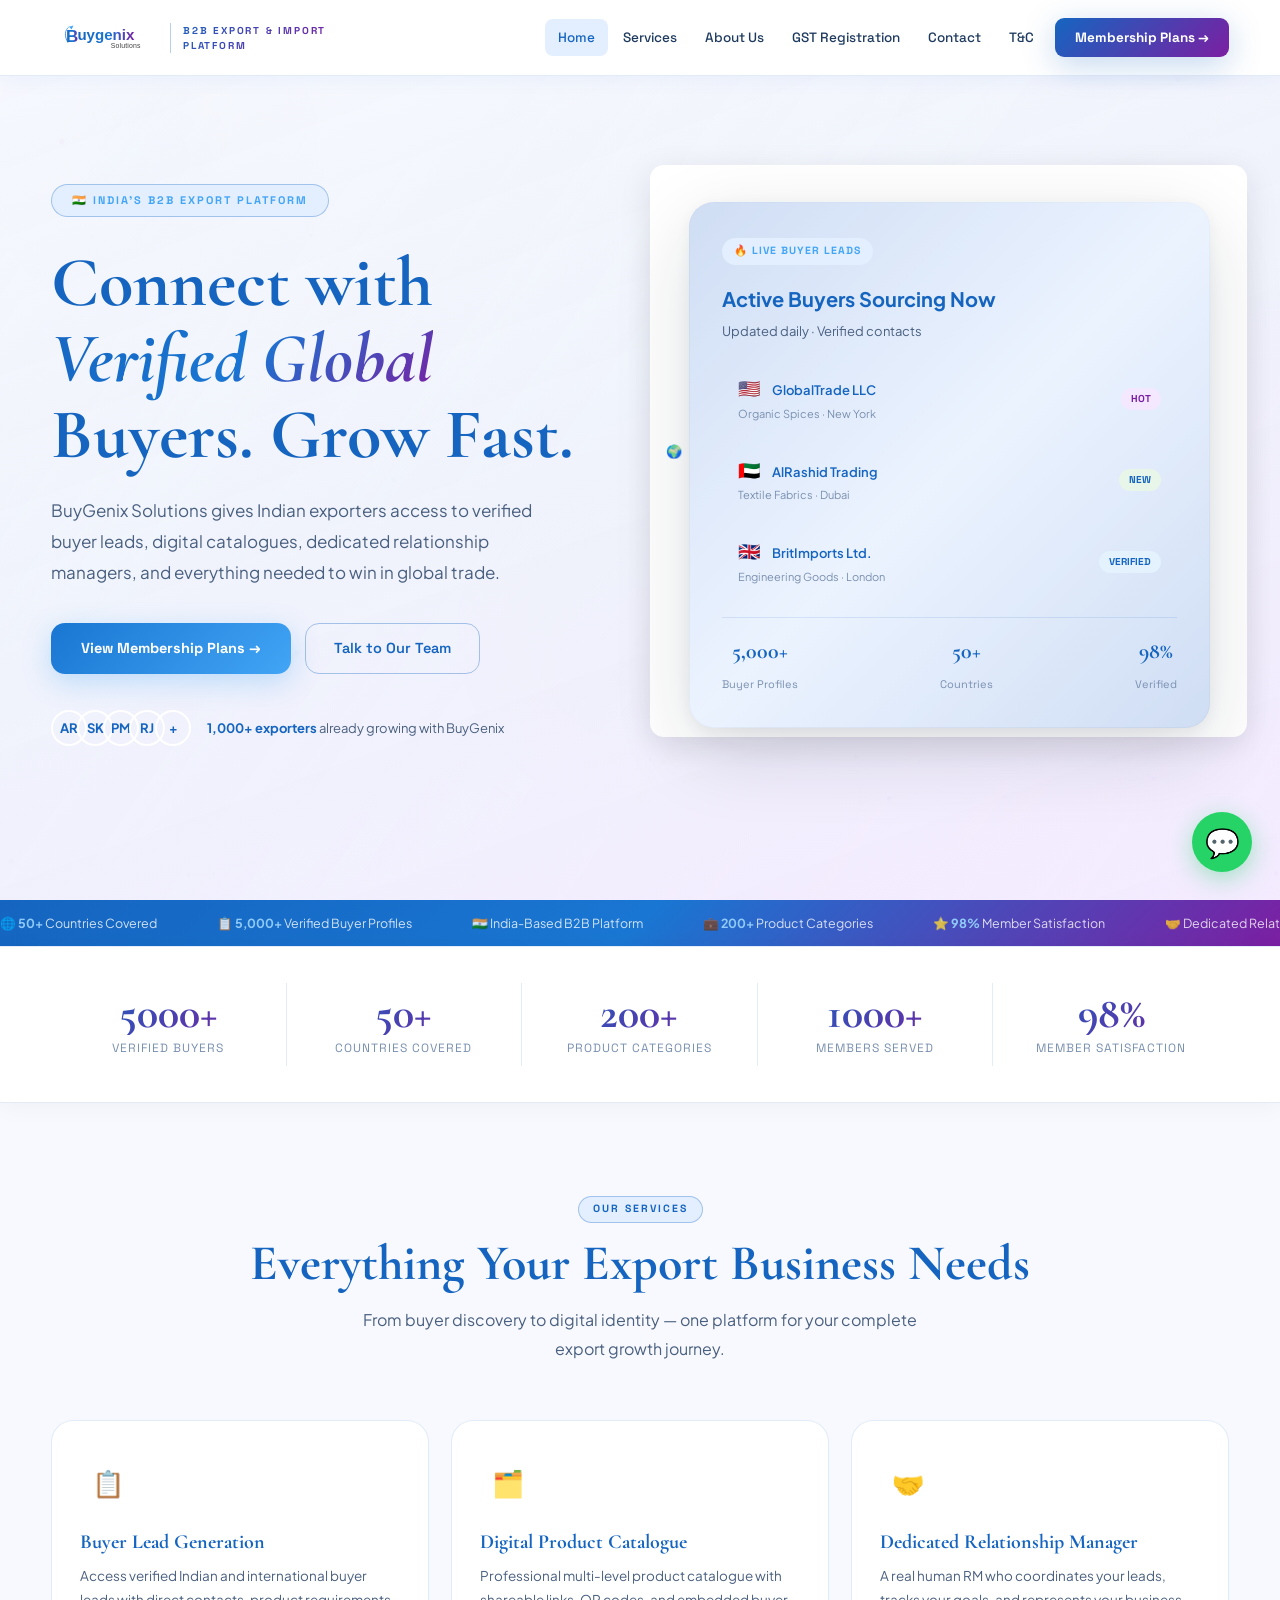
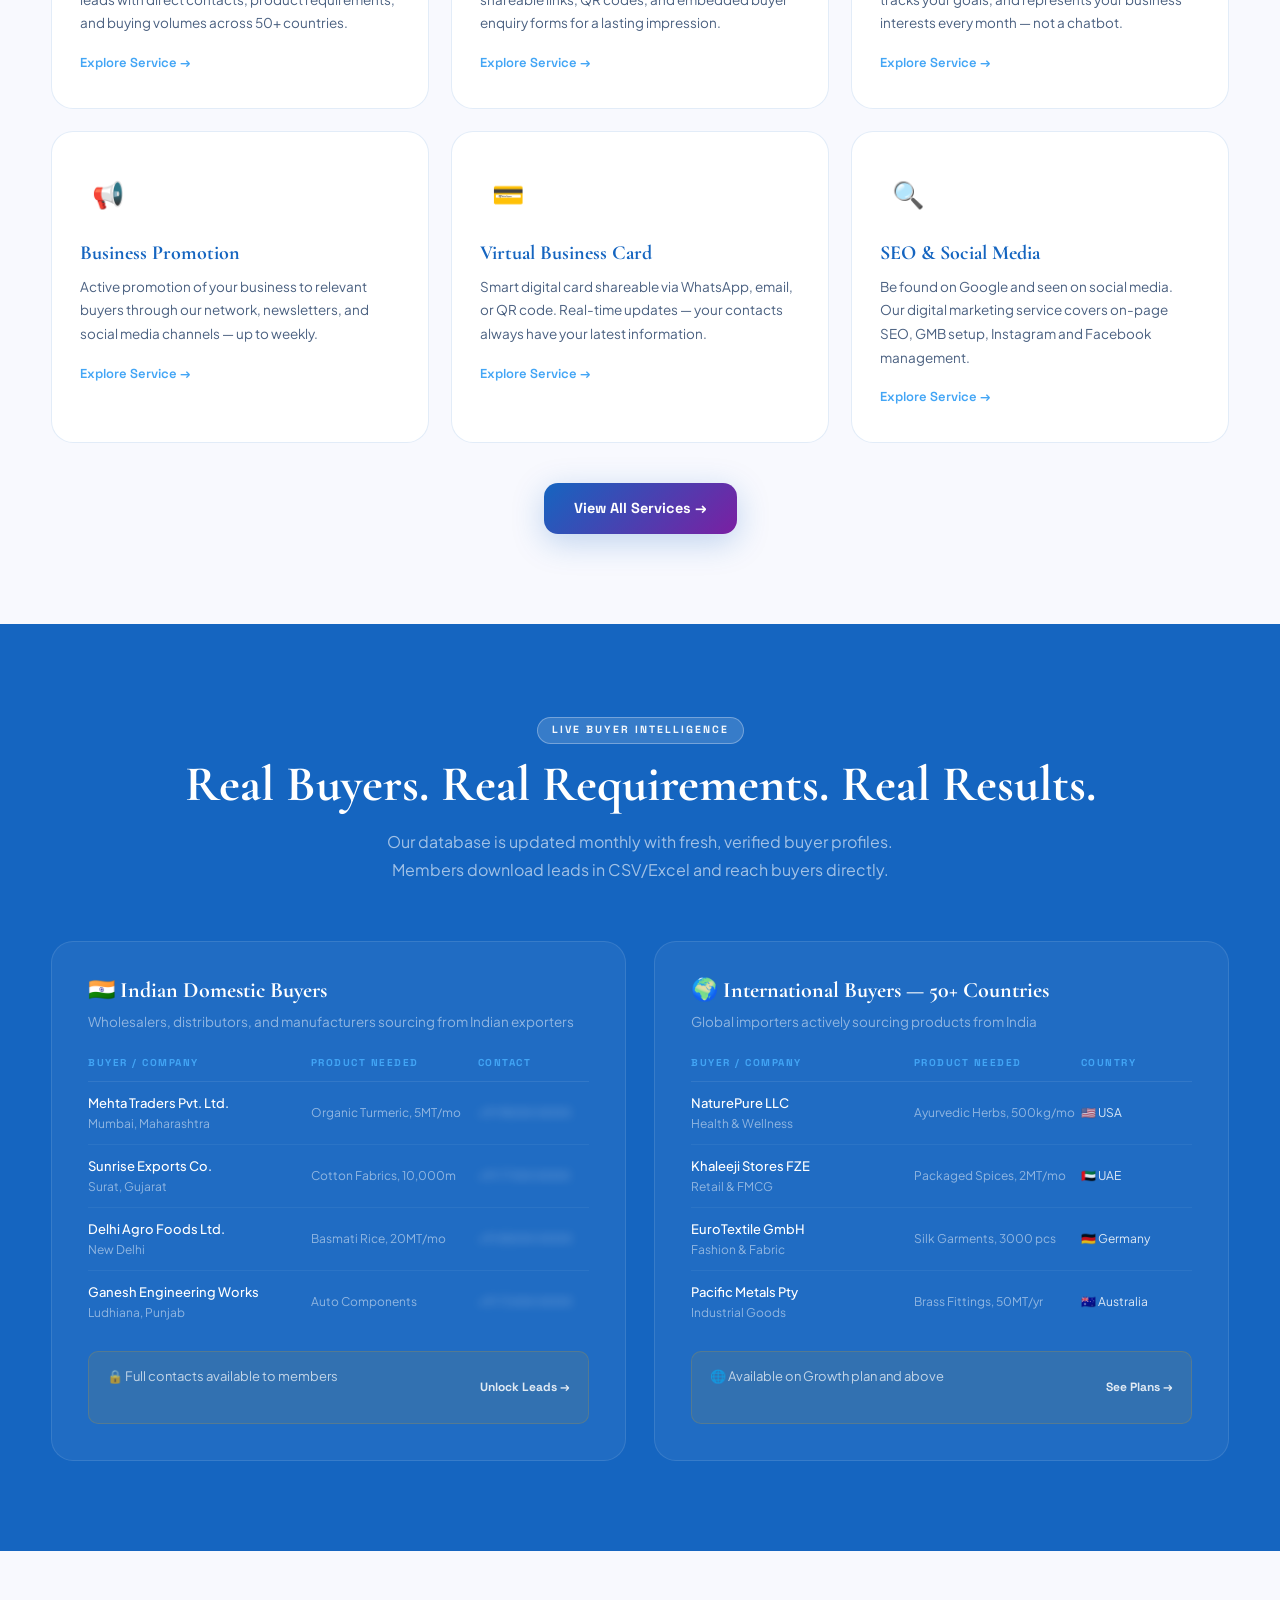
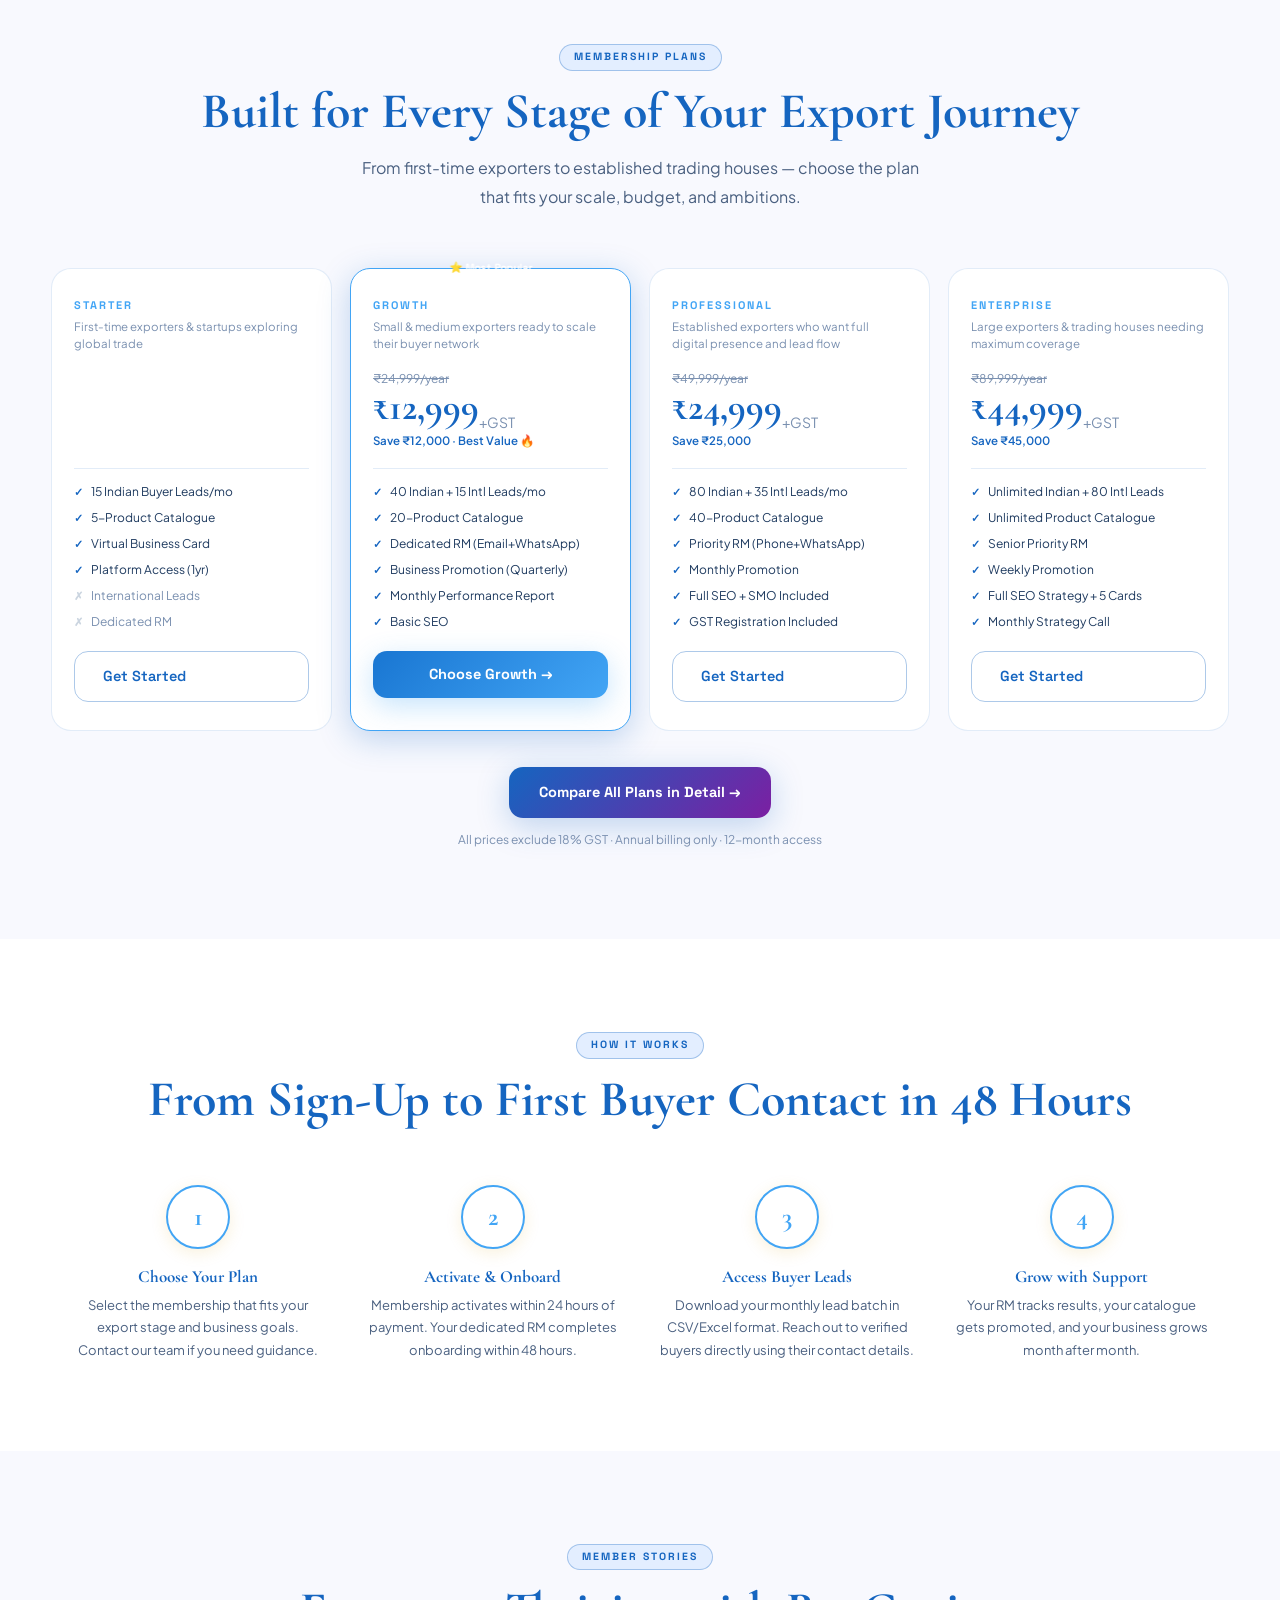
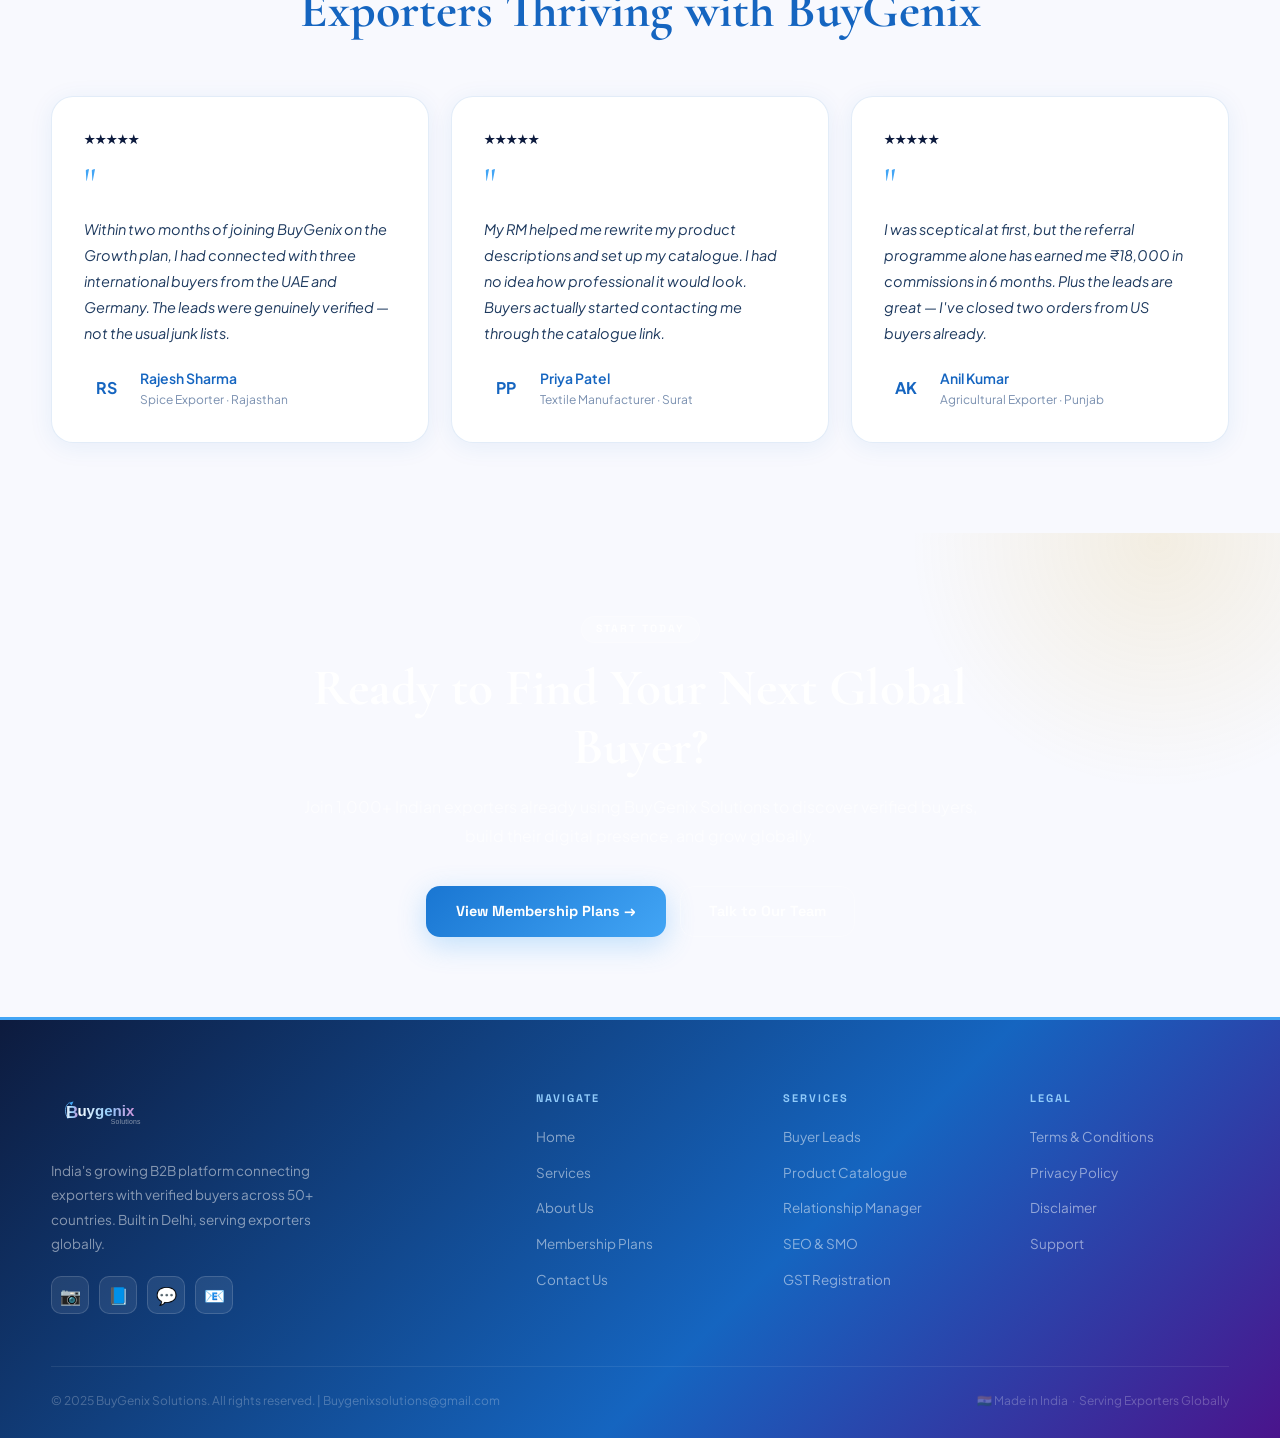
==== index.html @ 123ef962 "Add files via upload" ====
<!DOCTYPE html>
<html lang="en">
<head>
<meta charset="UTF-8">
<meta name="viewport" content="width=device-width, initial-scale=1.0">
<title>BuyGenix Solutions — India's Premier B2B Export-Import Platform</title>
<meta name="description" content="Connect with verified global buyers. Grow your export business with BuyGenix Solutions — buyer leads, digital catalogues, GST assistance and more.">
<link rel="preconnect" href="https://fonts.googleapis.com">
<link rel="preconnect" href="https://fonts.gstatic.com" crossorigin>
<link href="https://fonts.googleapis.com/css2?family=Cormorant+Garamond:ital,wght@0,400;0,500;0,600;0,700;1,400;1,600&family=Plus+Jakarta+Sans:wght@300;400;500;600;700&family=Space+Grotesk:wght@400;500;600;700&display=swap" rel="stylesheet">
<link rel="stylesheet" href="shared.css">
<style>
/* ── HERO ── */
.hero {
  position: relative; z-index: 10;
  min-height: 100vh;
  display: flex; align-items: center;
  padding: 110px 4% 80px;
}
.hero-inner { max-width: 1280px; margin: 0 auto; width: 100%; }
.hero-grid { display: grid; grid-template-columns: 1fr 1fr; gap: 60px; align-items: center; }
.hero-left {}
.hero-eyebrow {
  display: inline-flex; align-items: center; gap: 8px;
  background: linear-gradient(135deg, var(--sky-pale), var(--sky-pale));
  border: 1px solid var(--border-brand);
  color: var(--blue-sky);
  padding: 7px 20px;
  border-radius: 100px;
  font-size: 11px;
  font-weight: 700;
  letter-spacing: 2px;
  text-transform: uppercase;
  margin-bottom: 28px;
  font-family: 'Space Grotesk', sans-serif;
  animation: fadeUp 0.7s ease both;
}
.hero h1 {
  font-size: clamp(44px, 5.5vw, 78px);
  color: var(--blue-deep);
  margin-bottom: 22px;
  line-height: 1.08;
  animation: fadeUp 0.7s 0.1s ease both;
}
.hero h1 .accent { color: var(--blue-sky); font-style: italic; }
.hero h1 .line2 { display: block; }
.hero-sub {
  font-size: 17px;
  color: var(--text-mid);
  max-width: 520px;
  line-height: 1.8;
  margin-bottom: 36px;
  animation: fadeUp 0.7s 0.2s ease both;
}
.hero-btns {
  display: flex; gap: 14px; flex-wrap: wrap;
  animation: fadeUp 0.7s 0.3s ease both;
}
.hero-trust {
  display: flex; align-items: center; gap: 16px;
  margin-top: 36px;
  animation: fadeUp 0.7s 0.4s ease both;
}
.trust-avatars {
  display: flex;
}
.trust-avatars span {
  width: 36px; height: 36px;
  border-radius: 50%;
  border: 2px solid white;
  background: linear-gradient(135deg, var(--sky), var(--sky-mid));
  display: flex; align-items: center; justify-content: center;
  font-size: 13px;
  margin-left: -10px;
  font-weight: 700;
  color: var(--blue-deep);
}
.trust-avatars span:first-child { margin-left: 0; }
.trust-text { font-size: 13px; color: var(--text-mid); }
.trust-text strong { color: var(--blue-deep); }

/* Hero right — 3D floating card stack */
.hero-right {
  position: relative;
  animation: fadeUp 0.7s 0.2s ease both;
}
.hero-card-main {
  background: white;
  border-radius: 24px;
  padding: 32px;
  box-shadow: 0 24px 80px rgba(11,25,41,0.14), 0 4px 16px rgba(11,25,41,0.06);
  position: relative;
  transform-style: preserve-3d;
  animation: floatCard 6s ease-in-out infinite;
}
.hero-card-main::before {
  content: '';
  position: absolute; inset: -1px;
  border-radius: 25px;
  background: linear-gradient(135deg, var(--sky-mid), var(--sky-pale), var(--sky-mid));
  z-index: -1;
  opacity: 0.7;
}
@keyframes floatCard {
  0%, 100% { transform: translateY(0px) rotate(-1deg); }
  50% { transform: translateY(-12px) rotate(0.5deg); }
}
.hero-card-badge {
  display: inline-flex; align-items: center; gap: 6px;
  background: var(--sky-pale); color: var(--blue-sky);
  padding: 5px 12px; border-radius: 100px;
  font-size: 10.5px; font-weight: 700;
  letter-spacing: 1px; text-transform: uppercase;
  margin-bottom: 18px;
  font-family: 'Space Grotesk', sans-serif;
}
.hero-card-title {
  font-size: 20px; color: var(--blue-deep); font-weight: 700;
  margin-bottom: 6px;
}
.hero-card-sub { font-size: 13px; color: var(--text-mid); margin-bottom: 20px; }
.lead-row {
  display: flex; align-items: center; justify-content: space-between;
  background: var(--sky);
  border-radius: 10px;
  padding: 12px 16px;
  margin-bottom: 8px;
  font-size: 13px;
}
.lead-row-flag { font-size: 18px; margin-right: 10px; }
.lead-row-name { font-weight: 600; color: var(--blue-deep); }
.lead-row-cat { font-size: 11px; color: var(--text-light); }
.lead-row-badge {
  font-size: 10px; font-weight: 700;
  padding: 3px 10px; border-radius: 100px;
  font-family: 'Space Grotesk', sans-serif;
}
.badge-new { background: #E8F5E9; color: var(--blue-deep); }
.badge-hot { background: var(--purple-pale); color: var(--purple); }
.badge-verify { background: #E3F2FD; color: #1565C0; }
.hero-card-footer {
  display: flex; justify-content: space-between; align-items: center;
  margin-top: 18px; padding-top: 16px;
  border-top: 1px solid var(--border-soft);
}
.hero-card-stat { text-align: center; }
.hero-card-stat strong { display: block; font-size: 22px; color: var(--blue-deep); font-family: 'Cormorant Garamond', serif; }
.hero-card-stat span { font-size: 11px; color: var(--text-light); font-family: 'Space Grotesk', sans-serif; }

.hero-float-pill {
  position: absolute;
  background: white;
  border-radius: 14px;
  padding: 12px 16px;
  box-shadow: 0 8px 32px rgba(11,25,41,0.1);
  font-size: 13px;
  font-weight: 600;
  color: var(--blue-deep);
  white-space: nowrap;
  display: flex; align-items: center; gap: 8px;
  animation: floatPill 4s ease-in-out infinite;
}
.hero-float-pill:nth-child(2) { animation-delay: 1s; top: -18px; right: -18px; }
.hero-float-pill:nth-child(3) { animation-delay: 2s; bottom: 30px; left: -24px; }
@keyframes floatPill {
  0%, 100% { transform: translateY(0); }
  50% { transform: translateY(-6px); }
}

/* ── STATS BAR ── */
.stats-strip {
  position: relative; z-index: 10;
  background: white;
  border-top: 1px solid var(--border-soft);
  border-bottom: 1px solid var(--border-soft);
  padding: 36px 4%;
  box-shadow: 0 4px 24px rgba(11,25,41,0.04);
}
.stats-inner {
  max-width: 1200px; margin: 0 auto;
  display: grid; grid-template-columns: repeat(5, 1fr);
  gap: 0;
}
.stat-item {
  text-align: center;
  padding: 8px 20px;
  border-right: 1px solid var(--border-soft);
}
.stat-item:last-child { border-right: none; }
.stat-item .counter-val { font-size: 44px; }

/* ── SERVICES SECTION ── */
.section {
  position: relative; z-index: 10;
  padding: 90px 4%;
}
.section-inner { max-width: 1200px; margin: 0 auto; }
.section-head { text-align: center; margin-bottom: 56px; }
.section-head h2 { font-size: clamp(32px, 4vw, 50px); color: var(--blue-deep); margin-bottom: 14px; }
.section-head p { font-size: 16px; color: var(--text-mid); max-width: 560px; margin: 0 auto; line-height: 1.8; }

.services-grid {
  display: grid;
  grid-template-columns: repeat(3, 1fr);
  gap: 22px;
}
.svc-card {
  background: white;
  border: 1px solid var(--border-soft);
  border-radius: var(--radius-lg);
  padding: 34px 28px;
  transition: all 0.35s;
  position: relative; overflow: hidden;
  cursor: pointer;
}
.svc-card::after {
  content: '';
  position: absolute; bottom: 0; left: 0; right: 0; height: 3px;
  background: linear-gradient(90deg, var(--blue-sky), var(--gold-bright));
  transform: scaleX(0);
  transform-origin: left;
  transition: transform 0.35s;
}
.svc-card:hover {
  transform: translateY(-6px);
  box-shadow: var(--shadow-lg);
  border-color: var(--border-brand);
}
.svc-card:hover::after { transform: scaleX(1); }
.svc-icon {
  width: 56px; height: 56px;
  border-radius: 16px;
  background: var(--sky);
  display: flex; align-items: center; justify-content: center;
  font-size: 26px; margin-bottom: 20px;
  transition: background 0.3s;
}
.svc-card:hover .svc-icon { background: var(--sky-pale); }
.svc-card h3 { font-size: 20px; color: var(--blue-deep); margin-bottom: 10px; }
.svc-card p { font-size: 13.5px; color: var(--text-mid); line-height: 1.75; }
.svc-link {
  display: inline-flex; align-items: center; gap: 6px;
  margin-top: 18px; font-size: 13px; font-weight: 600;
  color: var(--blue-sky); font-family: 'Space Grotesk', sans-serif;
  transition: gap 0.2s;
}
.svc-card:hover .svc-link { gap: 10px; }

/* ── LEADS PREVIEW ── */
.leads-section { background: var(--blue-deep); }
.leads-section .section-head h2 { color: white; }
.leads-section .section-head p { color: rgba(255,255,255,0.6); }
.leads-grid { display: grid; grid-template-columns: 1fr 1fr; gap: 28px; margin-top: 0; }
.lead-showcase {
  background: rgba(255,255,255,0.05);
  border: 1px solid rgba(255,255,255,0.1);
  border-radius: var(--radius-lg);
  padding: 36px;
  position: relative; overflow: hidden;
}
.lead-showcase::before {
  content: '';
  position: absolute; top: 0; left: 0; right: 0; height: 3px;
  background: linear-gradient(90deg, var(--blue-sky), var(--gold-bright));
}
.lead-showcase h3 { font-size: 22px; color: white; margin-bottom: 8px; }
.lead-showcase p { font-size: 13.5px; color: rgba(255,255,255,0.5); margin-bottom: 22px; }
.lead-table { width: 100%; }
.lead-table-head {
  display: grid; grid-template-columns: 2fr 1.5fr 1fr;
  font-size: 10px; font-weight: 700;
  color: var(--blue-sky); letter-spacing: 1.5px;
  text-transform: uppercase; padding: 0 0 10px;
  border-bottom: 1px solid rgba(255,255,255,0.08);
  font-family: 'Space Grotesk', sans-serif;
}
.lead-row-grid {
  display: grid; grid-template-columns: 2fr 1.5fr 1fr;
  padding: 11px 0;
  border-bottom: 1px solid rgba(255,255,255,0.05);
  font-size: 13px;
  align-items: center;
}
.lead-row-grid:last-child { border: none; }
.lr-name { color: white; font-weight: 500; }
.lr-prod { color: rgba(255,255,255,0.5); font-size: 12px; }
.lr-blurred { filter: blur(5px); color: rgba(255,255,255,0.4); user-select: none; font-size: 12px; }
.lead-cta-strip {
  background: rgba(212,160,23,0.1);
  border: 1px solid rgba(212,160,23,0.2);
  border-radius: 10px;
  padding: 14px 18px;
  margin-top: 18px;
  display: flex; align-items: center; justify-content: space-between;
}
.lead-cta-strip p { font-size: 13px; color: rgba(255,255,255,0.7); }
.lead-cta-strip a {
  font-size: 12px; font-weight: 700; color: rgba(255,255,255,0.85);
  font-family: 'Space Grotesk', sans-serif;
  white-space: nowrap;
}

/* ── MEMBERSHIP PREVIEW ── */
.membership-light { background: var(--cream); }
.plans-preview-grid {
  display: grid;
  grid-template-columns: repeat(4, 1fr);
  gap: 18px;
  margin-top: 0;
}
.plan-card {
  background: white;
  border: 1.5px solid var(--border-soft);
  border-radius: 20px;
  padding: 28px 22px;
  position: relative;
  transition: all 0.3s;
}
.plan-card:hover { transform: translateY(-6px); box-shadow: var(--shadow-mid); }
.plan-card.featured {
  border-color: var(--blue-sky);
  box-shadow: var(--shadow-brand);
}
.plan-star {
  position: absolute; top: -13px; left: 50%;
  transform: translateX(-50%);
  background: linear-gradient(135deg, var(--blue-sky), var(--gold-bright));
  color: white;
  padding: 4px 20px; border-radius: 100px;
  font-size: 10.5px; font-weight: 700;
  white-space: nowrap;
  font-family: 'Space Grotesk', sans-serif;
}
.plan-tier {
  font-size: 11px; font-weight: 700; letter-spacing: 2px;
  text-transform: uppercase; color: var(--blue-sky);
  font-family: 'Space Grotesk', sans-serif;
  margin-bottom: 4px;
}
.plan-desc { font-size: 11.5px; color: var(--text-light); margin-bottom: 16px; line-height: 1.5; }
.plan-price-wrap { margin-bottom: 18px; }
.plan-orig { font-size: 12px; color: var(--text-light); text-decoration: line-through; }
.plan-price { font-size: 38px; color: var(--blue-deep); font-family: 'Cormorant Garamond', serif; font-weight: 700; line-height: 1; }
.plan-price sub { font-size: 14px; color: var(--text-light); font-family: 'Plus Jakarta Sans', sans-serif; font-weight: 400; }
.plan-save { font-size: 11.5px; color: var(--blue-deep); font-weight: 600; margin-top: 3px; }
.plan-divider { height: 1px; background: var(--border-soft); margin: 14px 0; }
.plan-features { list-style: none; display: flex; flex-direction: column; gap: 8px; margin-bottom: 20px; }
.plan-features li {
  font-size: 12px; color: var(--text-body);
  display: flex; align-items: flex-start; gap: 8px; line-height: 1.5;
}
.pf-yes { color: var(--blue-deep); font-size: 11px; margin-top: 1px; flex-shrink: 0; font-weight: 700; }
.pf-no { color: #CBD5E0; font-size: 11px; margin-top: 1px; flex-shrink: 0; font-weight: 700; }
.pf-dim { color: var(--text-light); }
.plan-btn-wrap { width: 100%; }
.plan-card .btn-primary, .plan-card .btn-gold { width: 100%; justify-content: center; padding: 12px 20px; }

/* ── PROCESS SECTION ── */
.process-section { background: white; }
.process-steps {
  display: grid; grid-template-columns: repeat(4, 1fr); gap: 0;
  position: relative; margin-top: 0;
}
.process-steps::before {
  content: '';
  position: absolute; top: 32px; left: calc(12.5% + 16px); right: calc(12.5% + 16px);
  height: 2px;
  background: linear-gradient(90deg, var(--blue-sky), var(--gold-bright), var(--blue-sky));
  z-index: 0;
}
.process-step { text-align: center; padding: 0 20px; position: relative; z-index:10; }
.step-num {
  width: 64px; height: 64px;
  border-radius: 50%;
  background: white;
  border: 2px solid var(--blue-sky);
  display: flex; align-items: center; justify-content: center;
  font-family: 'Cormorant Garamond', serif;
  font-size: 26px; font-weight: 700;
  color: var(--blue-sky);
  margin: 0 auto 18px;
  box-shadow: 0 4px 16px rgba(212,160,23,0.15);
}
.process-step h4 { font-size: 17px; color: var(--blue-deep); margin-bottom: 8px; }
.process-step p { font-size: 13px; color: var(--text-mid); line-height: 1.7; }

/* ── TESTIMONIALS ── */
.testimonials-section { background: var(--sky); }
.testimonials-grid { display: grid; grid-template-columns: repeat(3, 1fr); gap: 22px; }
.testi-card {
  background: white; border-radius: var(--radius-lg);
  padding: 32px; box-shadow: var(--shadow-soft);
  border: 1px solid var(--border-soft);
  position: relative;
}
.testi-quote {
  font-size: 42px; line-height: 1; color: var(--blue-sky);
  font-family: 'Cormorant Garamond', serif;
  margin-bottom: 12px;
}
.testi-text { font-size: 14.5px; color: var(--text-body); line-height: 1.8; margin-bottom: 20px; font-style: italic; }
.testi-author { display: flex; align-items: center; gap: 12px; }
.testi-avatar {
  width: 44px; height: 44px; border-radius: 50%;
  background: linear-gradient(135deg, var(--sky), var(--sky-mid));
  display: flex; align-items: center; justify-content: center;
  font-weight: 700; font-size: 16px; color: var(--blue-deep);
  flex-shrink: 0;
}
.testi-name { font-size: 14px; font-weight: 600; color: var(--blue-deep); }
.testi-role { font-size: 12px; color: var(--text-light); }
.testi-stars { color: var(--gold-bright); font-size: 13px; margin-bottom: 12px; }

/* ── WHY CHOOSE US ── */
.why-section {}
.why-grid { display: grid; grid-template-columns: 1fr 1fr; gap: 48px; align-items: center; }
.why-image-block { position: relative; }
.why-img-main {
  border-radius: var(--radius-xl);
  overflow: hidden;
  box-shadow: var(--shadow-lg);
}
.why-img-main img { width: 100%; height: 380px; object-fit: cover; display: block; }
.why-float-stat {
  position: absolute; bottom: -18px; right: -18px;
  background: white; border-radius: 18px;
  padding: 18px 22px;
  box-shadow: var(--shadow-mid);
  text-align: center;
}
.why-features { display: flex; flex-direction: column; gap: 20px; }
.why-feat-item {
  display: flex; gap: 16px; align-items: flex-start;
  padding: 18px; border-radius: var(--radius);
  border: 1px solid var(--border-soft);
  background: white;
  transition: all 0.3s;
}
.why-feat-item:hover { border-color: var(--border-brand); box-shadow: var(--shadow-soft); }
.why-feat-icon {
  width: 44px; height: 44px; border-radius: 12px;
  background: var(--sky-pale); display: flex; align-items: center; justify-content: center;
  font-size: 20px; flex-shrink: 0;
}
.why-feat-item h4 { font-size: 15px; color: var(--blue-deep); margin-bottom: 4px; }
.why-feat-item p { font-size: 13px; color: var(--text-mid); line-height: 1.7; }

/* ── CTA BANNER ── */
.cta-banner {
  position: relative; z-index: 10;
  background: linear-gradient(135deg, var(--blue-deep), var(--blue-mid), var(--slate));
  padding: 80px 4%;
  overflow: hidden;
}
.cta-banner::before {
  content: '';
  position: absolute; top: -50%; right: -10%;
  width: 500px; height: 500px; border-radius: 50%;
  background: radial-gradient(circle, rgba(212,160,23,0.12), transparent 70%);
  pointer-events: none;
}
.cta-inner {
  max-width: 700px; margin: 0 auto; text-align: center;
  position: relative; z-index:10;
}
.cta-inner h2 { font-size: clamp(32px, 4vw, 52px); color: white; margin-bottom: 16px; }
.cta-inner p { font-size: 16px; color: rgba(255,255,255,0.65); margin-bottom: 36px; line-height: 1.8; }
.cta-btns { display: flex; gap: 14px; justify-content: center; flex-wrap: wrap; }

@keyframes fadeUp {
  from { opacity: 0; transform: translateY(20px); }
  to { opacity: 1; transform: translateY(0); }
}

@media (max-width: 1024px) {
  .hero-grid, .why-grid { grid-template-columns: 1fr; }
  .hero-right { display: none; }
  .services-grid { grid-template-columns: 1fr 1fr; }
  .plans-preview-grid { grid-template-columns: 1fr 1fr; }
  .leads-grid { grid-template-columns: 1fr; }
  .process-steps { grid-template-columns: 1fr 1fr; }
  .process-steps::before { display: none; }
  .stats-inner { grid-template-columns: repeat(3, 1fr); }
}
@media (max-width: 768px) {
  .services-grid { grid-template-columns: 1fr; }
  .plans-preview-grid { grid-template-columns: 1fr; }
  .testimonials-grid { grid-template-columns: 1fr; }
  .stats-inner { grid-template-columns: repeat(2, 1fr); }
  .process-steps { grid-template-columns: 1fr; }
  .stat-item { border-right: none; border-bottom: 1px solid var(--border-soft); }
}
</style>
</head>
<body>

<canvas id="bg-canvas"></canvas>
<div class="page-overlay"></div>

<!-- WhatsApp Float -->
<a href="https://wa.me/917XXXXXXXXX" class="wa-float" title="Chat on WhatsApp">💬</a>

<!-- Navigation -->
<nav>
  <div class="logo">
    <div class="logo-svg-wrap"></div>
    <span class="logo-tagline">B2B Export &amp; Import<br>Platform</span>
  </div>
  <div class="nav-links">
    <a href="index.html" class="active">Home</a>
    <a href="services.html">Services</a>
    <a href="about.html">About Us</a>
    <a href="gst.html">GST Registration</a>
    <a href="contact.html">Contact</a>
    <a href="terms.html">T&amp;C</a>
    <a href="membership.html" class="nav-cta">Membership Plans →</a>
  </div>
  <div class="nav-burger">
    <span></span><span></span><span></span>
  </div>
</nav>

<div class="mobile-nav-overlay">
  <a href="index.html">Home</a>
  <a href="services.html">Services</a>
  <a href="about.html">About Us</a>
  <a href="gst.html">GST Registration</a>
  <a href="contact.html">Contact</a>
  <a href="terms.html">T&amp;C</a>
  <a href="membership.html" class="nav-cta">Membership Plans →</a>
</div>

<!-- HERO -->
<section class="hero">
  <div class="hero-inner">
    <div class="hero-grid">
      <div class="hero-left">
        <div class="hero-eyebrow">🇮🇳 India's B2B Export Platform</div>
        <h1>
          Connect with<br>
          <span class="accent" style="background:linear-gradient(135deg,#1565C0,#7B1FA2);-webkit-background-clip:text;-webkit-text-fill-color:transparent;background-clip:text;;background:linear-gradient(135deg,#1565C0,#1976D2,#7B1FA2);-webkit-background-clip:text;-webkit-text-fill-color:transparent;background-clip:text;">Verified Global</span>
          <span class="line2">Buyers. Grow Fast.</span>
        </h1>
        <p class="hero-sub">BuyGenix Solutions gives Indian exporters access to verified buyer leads, digital catalogues, dedicated relationship managers, and everything needed to win in global trade.</p>
        <div class="hero-btns">
          <a href="membership.html" class="btn-gold">View Membership Plans →</a>
          <a href="contact.html" class="btn-outline">Talk to Our Team</a>
        </div>
        <div class="hero-trust">
          <div class="trust-avatars">
            <span>AR</span><span>SK</span><span>PM</span><span>RJ</span><span>+</span>
          </div>
          <p class="trust-text"><strong>1,000+ exporters</strong> already growing with BuyGenix</p>
        </div>
      </div>
      <div class="hero-right">
        <div style="position:relative;padding:20px;">
          <!-- Float pills -->
          <div class="hero-float-pill" style="position:absolute;top:-10px;right:0px;">
            ✅ <span>Lead Verified</span>
          </div>
          <div class="hero-float-pill" style="position:absolute;bottom:10px;left:-20px;">
            🌍 <span>50+ Countries</span>
          </div>
          <!-- Main card -->
          <div class="hero-card-main tilt-card">
            <div class="hero-card-badge">🔥 Live Buyer Leads</div>
            <div class="hero-card-title">Active Buyers Sourcing Now</div>
            <div class="hero-card-sub">Updated daily · Verified contacts</div>
            <div class="lead-row">
              <span>
                <span class="lead-row-flag">🇺🇸</span>
                <span class="lead-row-name">GlobalTrade LLC</span><br>
                <span class="lead-row-cat">Organic Spices · New York</span>
              </span>
              <span class="lead-row-badge badge-hot">HOT</span>
            </div>
            <div class="lead-row">
              <span>
                <span class="lead-row-flag">🇦🇪</span>
                <span class="lead-row-name">AlRashid Trading</span><br>
                <span class="lead-row-cat">Textile Fabrics · Dubai</span>
              </span>
              <span class="lead-row-badge badge-new">NEW</span>
            </div>
            <div class="lead-row">
              <span>
                <span class="lead-row-flag">🇬🇧</span>
                <span class="lead-row-name">BritImports Ltd.</span><br>
                <span class="lead-row-cat">Engineering Goods · London</span>
              </span>
              <span class="lead-row-badge badge-verify">VERIFIED</span>
            </div>
            <div class="hero-card-footer">
              <div class="hero-card-stat">
                <strong>5,000+</strong>
                <span>Buyer Profiles</span>
              </div>
              <div class="hero-card-stat">
                <strong>50+</strong>
                <span>Countries</span>
              </div>
              <div class="hero-card-stat">
                <strong>98%</strong>
                <span>Verified</span>
              </div>
            </div>
          </div>
        </div>
      </div>
    </div>
  </div>
</section>

<!-- TICKER -->
<div class="ticker-wrap" style="position:relative;z-index:10;">
  <div class="ticker-track">
    <span>🌐 <strong>50+</strong> Countries Covered</span>
    <span>📋 <strong>5,000+</strong> Verified Buyer Profiles</span>
    <span>🇮🇳 India-Based B2B Platform</span>
    <span>💼 <strong>200+</strong> Product Categories</span>
    <span>⭐ <strong>98%</strong> Member Satisfaction</span>
    <span>🤝 Dedicated Relationship Manager</span>
    <span>🔒 GST Registration Assistance</span>
    <span>📊 Monthly Performance Reports</span>
    <span>💳 Virtual Business Card Included</span>
    <span>📢 Active Business Promotion</span>
    <span>💰 3-Level Referral Programme</span>
    <span>🌐 <strong>50+</strong> Countries Covered</span>
    <span>📋 <strong>5,000+</strong> Verified Buyer Profiles</span>
    <span>🇮🇳 India-Based B2B Platform</span>
    <span>💼 <strong>200+</strong> Product Categories</span>
    <span>⭐ <strong>98%</strong> Member Satisfaction</span>
    <span>🤝 Dedicated Relationship Manager</span>
    <span>🔒 GST Registration Assistance</span>
  </div>
</div>

<!-- STATS STRIP -->
<div class="stats-strip" style="position:relative;z-index:10;">
  <div class="stats-inner">
    <div class="stat-item reveal">
      <div class="counter-val" data-count="5000" data-suffix="+">0</div>
      <div class="counter-label">Verified Buyers</div>
    </div>
    <div class="stat-item reveal">
      <div class="counter-val" data-count="50" data-suffix="+">0</div>
      <div class="counter-label">Countries Covered</div>
    </div>
    <div class="stat-item reveal">
      <div class="counter-val" data-count="200" data-suffix="+">0</div>
      <div class="counter-label">Product Categories</div>
    </div>
    <div class="stat-item reveal">
      <div class="counter-val" data-count="1000" data-suffix="+">0</div>
      <div class="counter-label">Members Served</div>
    </div>
    <div class="stat-item reveal">
      <div class="counter-val" data-count="98" data-suffix="%">0</div>
      <div class="counter-label">Member Satisfaction</div>
    </div>
  </div>
</div>

<!-- SERVICES -->
<section style="position:relative;z-index:10;" class="section">
  <div class="section-inner">
    <div class="section-head">
      <div class="section-label reveal">Our Services</div>
      <h2 class="reveal">Everything Your Export Business Needs</h2>
      <p class="reveal">From buyer discovery to digital identity — one platform for your complete export growth journey.</p>
    </div>
    <div class="services-grid">
      <a href="services.html#leads" class="svc-card tilt-card reveal">
        <div class="svc-icon">📋</div>
        <h3>Buyer Lead Generation</h3>
        <p>Access verified Indian and international buyer leads with direct contacts, product requirements, and buying volumes across 50+ countries.</p>
        <span class="svc-link">Explore Service →</span>
      </a>
      <a href="services.html#catalogue" class="svc-card tilt-card reveal">
        <div class="svc-icon">🗂️</div>
        <h3>Digital Product Catalogue</h3>
        <p>Professional multi-level product catalogue with shareable links, QR codes, and embedded buyer enquiry forms for a lasting impression.</p>
        <span class="svc-link">Explore Service →</span>
      </a>
      <a href="services.html#rm" class="svc-card tilt-card reveal">
        <div class="svc-icon">🤝</div>
        <h3>Dedicated Relationship Manager</h3>
        <p>A real human RM who coordinates your leads, tracks your goals, and represents your business interests every month — not a chatbot.</p>
        <span class="svc-link">Explore Service →</span>
      </a>
      <a href="services.html#promotion" class="svc-card tilt-card reveal">
        <div class="svc-icon">📢</div>
        <h3>Business Promotion</h3>
        <p>Active promotion of your business to relevant buyers through our network, newsletters, and social media channels — up to weekly.</p>
        <span class="svc-link">Explore Service →</span>
      </a>
      <a href="services.html#bizcard" class="svc-card tilt-card reveal">
        <div class="svc-icon">💳</div>
        <h3>Virtual Business Card</h3>
        <p>Smart digital card shareable via WhatsApp, email, or QR code. Real-time updates — your contacts always have your latest information.</p>
        <span class="svc-link">Explore Service →</span>
      </a>
      <a href="services.html#seo" class="svc-card tilt-card reveal">
        <div class="svc-icon">🔍</div>
        <h3>SEO &amp; Social Media</h3>
        <p>Be found on Google and seen on social media. Our digital marketing service covers on-page SEO, GMB setup, Instagram and Facebook management.</p>
        <span class="svc-link">Explore Service →</span>
      </a>
    </div>
    <div style="text-align:center;margin-top:40px;" class="reveal">
      <a href="services.html" class="btn-primary">View All Services →</a>
    </div>
  </div>
</section>

<!-- LEADS SHOWCASE -->
<section style="position:relative;z-index:10;" class="section leads-section">
  <div class="section-inner">
    <div class="section-head">
      <div class="section-label dark reveal">Live Buyer Intelligence</div>
      <h2 class="reveal">Real Buyers. Real Requirements. Real Results.</h2>
      <p class="reveal" style="color:rgba(255,255,255,0.6);">Our database is updated monthly with fresh, verified buyer profiles. Members download leads in CSV/Excel and reach buyers directly.</p>
    </div>
    <div class="leads-grid">
      <div class="lead-showcase reveal-left">
        <h3>🇮🇳 Indian Domestic Buyers</h3>
        <p>Wholesalers, distributors, and manufacturers sourcing from Indian exporters</p>
        <div class="lead-table">
          <div class="lead-table-head">
            <span>Buyer / Company</span>
            <span>Product Needed</span>
            <span>Contact</span>
          </div>
          <div class="lead-row-grid">
            <div>
              <div class="lr-name">Mehta Traders Pvt. Ltd.</div>
              <div class="lr-prod">Mumbai, Maharashtra</div>
            </div>
            <div class="lr-prod">Organic Turmeric, 5MT/mo</div>
            <div class="lr-blurred">+91 98XXX XXXXX</div>
          </div>
          <div class="lead-row-grid">
            <div>
              <div class="lr-name">Sunrise Exports Co.</div>
              <div class="lr-prod">Surat, Gujarat</div>
            </div>
            <div class="lr-prod">Cotton Fabrics, 10,000m</div>
            <div class="lr-blurred">+91 77XXX XXXXX</div>
          </div>
          <div class="lead-row-grid">
            <div>
              <div class="lr-name">Delhi Agro Foods Ltd.</div>
              <div class="lr-prod">New Delhi</div>
            </div>
            <div class="lr-prod">Basmati Rice, 20MT/mo</div>
            <div class="lr-blurred">+91 88XXX XXXXX</div>
          </div>
          <div class="lead-row-grid">
            <div>
              <div class="lr-name">Ganesh Engineering Works</div>
              <div class="lr-prod">Ludhiana, Punjab</div>
            </div>
            <div class="lr-prod">Auto Components</div>
            <div class="lr-blurred">+91 70XXX XXXXX</div>
          </div>
        </div>
        <div class="lead-cta-strip">
          <p>🔒 Full contacts available to members</p>
          <a href="membership.html">Unlock Leads →</a>
        </div>
      </div>
      <div class="lead-showcase reveal-right">
        <h3>🌍 International Buyers — 50+ Countries</h3>
        <p>Global importers actively sourcing products from India</p>
        <div class="lead-table">
          <div class="lead-table-head">
            <span>Buyer / Company</span>
            <span>Product Needed</span>
            <span>Country</span>
          </div>
          <div class="lead-row-grid">
            <div>
              <div class="lr-name">NaturePure LLC</div>
              <div class="lr-prod">Health &amp; Wellness</div>
            </div>
            <div class="lr-prod">Ayurvedic Herbs, 500kg/mo</div>
            <div class="lr-prod" style="color:rgba(255,255,255,0.85);">🇺🇸 USA</div>
          </div>
          <div class="lead-row-grid">
            <div>
              <div class="lr-name">Khaleeji Stores FZE</div>
              <div class="lr-prod">Retail &amp; FMCG</div>
            </div>
            <div class="lr-prod">Packaged Spices, 2MT/mo</div>
            <div class="lr-prod" style="color:rgba(255,255,255,0.85);">🇦🇪 UAE</div>
          </div>
          <div class="lead-row-grid">
            <div>
              <div class="lr-name">EuroTextile GmbH</div>
              <div class="lr-prod">Fashion &amp; Fabric</div>
            </div>
            <div class="lr-prod">Silk Garments, 3000 pcs</div>
            <div class="lr-prod" style="color:rgba(255,255,255,0.85);">🇩🇪 Germany</div>
          </div>
          <div class="lead-row-grid">
            <div>
              <div class="lr-name">Pacific Metals Pty</div>
              <div class="lr-prod">Industrial Goods</div>
            </div>
            <div class="lr-prod">Brass Fittings, 50MT/yr</div>
            <div class="lr-prod" style="color:rgba(255,255,255,0.85);">🇦🇺 Australia</div>
          </div>
        </div>
        <div class="lead-cta-strip">
          <p>🌐 Available on Growth plan and above</p>
          <a href="membership.html">See Plans →</a>
        </div>
      </div>
    </div>
  </div>
</section>

<!-- MEMBERSHIP PREVIEW -->
<section style="position:relative;z-index:10;" class="section membership-light">
  <div class="section-inner">
    <div class="section-head">
      <div class="section-label reveal">Membership Plans</div>
      <h2 class="reveal">Built for Every Stage of Your Export Journey</h2>
      <p class="reveal">From first-time exporters to established trading houses — choose the plan that fits your scale, budget, and ambitions.</p>
    </div>
    <div class="plans-preview-grid">
      <div class="plan-card reveal tilt-card">
        <div class="plan-tier">Starter</div>
        <div class="plan-desc">First-time exporters &amp; startups exploring global trade</div>
        <div class="plan-price-wrap">
          <div class="plan-orig">₹8,999/year</div>
          <div class="plan-price">₹4,999<sub>+GST</sub></div>
          <div class="plan-save">Save ₹4,000 · Launch Offer</div>
        </div>
        <div class="plan-divider"></div>
        <ul class="plan-features">
          <li><span class="pf-yes">✓</span> 15 Indian Buyer Leads/mo</li>
          <li><span class="pf-yes">✓</span> 5-Product Catalogue</li>
          <li><span class="pf-yes">✓</span> Virtual Business Card</li>
          <li><span class="pf-yes">✓</span> Platform Access (1yr)</li>
          <li><span class="pf-no">✗</span> <span class="pf-dim">International Leads</span></li>
          <li><span class="pf-no">✗</span> <span class="pf-dim">Dedicated RM</span></li>
        </ul>
        <a href="contact.html" class="btn-outline plan-btn-wrap">Get Started</a>
      </div>
      <div class="plan-card featured reveal tilt-card">
        <div class="plan-star">⭐ Most Popular</div>
        <div class="plan-tier">Growth</div>
        <div class="plan-desc">Small &amp; medium exporters ready to scale their buyer network</div>
        <div class="plan-price-wrap">
          <div class="plan-orig">₹24,999/year</div>
          <div class="plan-price">₹12,999<sub>+GST</sub></div>
          <div class="plan-save">Save ₹12,000 · Best Value 🔥</div>
        </div>
        <div class="plan-divider"></div>
        <ul class="plan-features">
          <li><span class="pf-yes">✓</span> 40 Indian + 15 Intl Leads/mo</li>
          <li><span class="pf-yes">✓</span> 20-Product Catalogue</li>
          <li><span class="pf-yes">✓</span> Dedicated RM (Email+WhatsApp)</li>
          <li><span class="pf-yes">✓</span> Business Promotion (Quarterly)</li>
          <li><span class="pf-yes">✓</span> Monthly Performance Report</li>
          <li><span class="pf-yes">✓</span> Basic SEO</li>
        </ul>
        <a href="contact.html" class="btn-gold plan-btn-wrap">Choose Growth →</a>
      </div>
      <div class="plan-card reveal tilt-card">
        <div class="plan-tier">Professional</div>
        <div class="plan-desc">Established exporters who want full digital presence and lead flow</div>
        <div class="plan-price-wrap">
          <div class="plan-orig">₹49,999/year</div>
          <div class="plan-price">₹24,999<sub>+GST</sub></div>
          <div class="plan-save">Save ₹25,000</div>
        </div>
        <div class="plan-divider"></div>
        <ul class="plan-features">
          <li><span class="pf-yes">✓</span> 80 Indian + 35 Intl Leads/mo</li>
          <li><span class="pf-yes">✓</span> 40-Product Catalogue</li>
          <li><span class="pf-yes">✓</span> Priority RM (Phone+WhatsApp)</li>
          <li><span class="pf-yes">✓</span> Monthly Promotion</li>
          <li><span class="pf-yes">✓</span> Full SEO + SMO Included</li>
          <li><span class="pf-yes">✓</span> GST Registration Included</li>
        </ul>
        <a href="contact.html" class="btn-outline plan-btn-wrap">Get Started</a>
      </div>
      <div class="plan-card reveal tilt-card">
        <div class="plan-tier">Enterprise</div>
        <div class="plan-desc">Large exporters &amp; trading houses needing maximum coverage</div>
        <div class="plan-price-wrap">
          <div class="plan-orig">₹89,999/year</div>
          <div class="plan-price">₹44,999<sub>+GST</sub></div>
          <div class="plan-save">Save ₹45,000</div>
        </div>
        <div class="plan-divider"></div>
        <ul class="plan-features">
          <li><span class="pf-yes">✓</span> Unlimited Indian + 80 Intl Leads</li>
          <li><span class="pf-yes">✓</span> Unlimited Product Catalogue</li>
          <li><span class="pf-yes">✓</span> Senior Priority RM</li>
          <li><span class="pf-yes">✓</span> Weekly Promotion</li>
          <li><span class="pf-yes">✓</span> Full SEO Strategy + 5 Cards</li>
          <li><span class="pf-yes">✓</span> Monthly Strategy Call</li>
        </ul>
        <a href="contact.html" class="btn-outline plan-btn-wrap">Get Started</a>
      </div>
    </div>
    <div style="text-align:center;margin-top:36px;" class="reveal">
      <a href="membership.html" class="btn-primary">Compare All Plans in Detail →</a>
      <p style="margin-top:12px;font-size:12px;color:#7A90B0;">All prices exclude 18% GST · Annual billing only · 12-month access</p>
    </div>
  </div>
</section>

<!-- HOW IT WORKS -->
<section style="position:relative;z-index:10;" class="section process-section">
  <div class="section-inner">
    <div class="section-head">
      <div class="section-label reveal">How It Works</div>
      <h2 class="reveal">From Sign-Up to First Buyer Contact in 48 Hours</h2>
    </div>
    <div class="process-steps">
      <div class="process-step reveal">
        <div class="step-num">1</div>
        <h4>Choose Your Plan</h4>
        <p>Select the membership that fits your export stage and business goals. Contact our team if you need guidance.</p>
      </div>
      <div class="process-step reveal">
        <div class="step-num">2</div>
        <h4>Activate &amp; Onboard</h4>
        <p>Membership activates within 24 hours of payment. Your dedicated RM completes onboarding within 48 hours.</p>
      </div>
      <div class="process-step reveal">
        <div class="step-num">3</div>
        <h4>Access Buyer Leads</h4>
        <p>Download your monthly lead batch in CSV/Excel format. Reach out to verified buyers directly using their contact details.</p>
      </div>
      <div class="process-step reveal">
        <div class="step-num">4</div>
        <h4>Grow with Support</h4>
        <p>Your RM tracks results, your catalogue gets promoted, and your business grows month after month.</p>
      </div>
    </div>
  </div>
</section>

<!-- TESTIMONIALS -->
<section style="position:relative;z-index:10;" class="section testimonials-section">
  <div class="section-inner">
    <div class="section-head">
      <div class="section-label reveal">Member Stories</div>
      <h2 class="reveal">Exporters Thriving with BuyGenix</h2>
    </div>
    <div class="testimonials-grid">
      <div class="testi-card tilt-card reveal">
        <div class="testi-stars">★★★★★</div>
        <div class="testi-quote">"</div>
        <p class="testi-text">Within two months of joining BuyGenix on the Growth plan, I had connected with three international buyers from the UAE and Germany. The leads were genuinely verified — not the usual junk lists.</p>
        <div class="testi-author">
          <div class="testi-avatar">RS</div>
          <div>
            <div class="testi-name">Rajesh Sharma</div>
            <div class="testi-role">Spice Exporter · Rajasthan</div>
          </div>
        </div>
      </div>
      <div class="testi-card tilt-card reveal">
        <div class="testi-stars">★★★★★</div>
        <div class="testi-quote">"</div>
        <p class="testi-text">My RM helped me rewrite my product descriptions and set up my catalogue. I had no idea how professional it would look. Buyers actually started contacting me through the catalogue link.</p>
        <div class="testi-author">
          <div class="testi-avatar">PP</div>
          <div>
            <div class="testi-name">Priya Patel</div>
            <div class="testi-role">Textile Manufacturer · Surat</div>
          </div>
        </div>
      </div>
      <div class="testi-card tilt-card reveal">
        <div class="testi-stars">★★★★★</div>
        <div class="testi-quote">"</div>
        <p class="testi-text">I was sceptical at first, but the referral programme alone has earned me ₹18,000 in commissions in 6 months. Plus the leads are great — I've closed two orders from US buyers already.</p>
        <div class="testi-author">
          <div class="testi-avatar">AK</div>
          <div>
            <div class="testi-name">Anil Kumar</div>
            <div class="testi-role">Agricultural Exporter · Punjab</div>
          </div>
        </div>
      </div>
    </div>
  </div>
</section>

<!-- CTA BANNER -->
<div class="cta-banner">
  <div class="cta-inner reveal">
    <div class="section-label dark" style="margin-bottom:16px;">Start Today</div>
    <h2>Ready to Find Your Next Global Buyer?</h2>
    <p>Join 1,000+ Indian exporters already using BuyGenix Solutions to discover verified buyers, build their digital presence, and grow globally.</p>
    <div class="cta-btns">
      <a href="membership.html" class="btn-gold">View Membership Plans →</a>
      <a href="contact.html" class="btn-outline" style="border-color:rgba(255,255,255,0.3);color:white;">Talk to Our Team</a>
    </div>
  </div>
</div>

<!-- FOOTER -->
<footer style="position:relative;z-index:10;">
  <div class="footer-grid">
    <div class="footer-brand">
      <div class="logo-svg-wrap-footer"></div>
      <p>India's growing B2B platform connecting exporters with verified buyers across 50+ countries. Built in Delhi, serving exporters globally.</p>
      <div class="footer-social">
        <a href="https://instagram.com/buygenixsolutions" target="_blank" title="Instagram">📷</a>
        <a href="https://facebook.com/buygenixsolutions" target="_blank" title="Facebook">📘</a>
        <a href="https://wa.me/917XXXXXXXXX" target="_blank" title="WhatsApp">💬</a>
        <a href="mailto:Buygenixsolutions@gmail.com" title="Email">📧</a>
      </div>
    </div>
    <div class="footer-col">
      <h4>Navigate</h4>
      <ul>
        <li><a href="index.html">Home</a></li>
        <li><a href="services.html">Services</a></li>
        <li><a href="about.html">About Us</a></li>
        <li><a href="membership.html">Membership Plans</a></li>
        <li><a href="contact.html">Contact Us</a></li>
      </ul>
    </div>
    <div class="footer-col">
      <h4>Services</h4>
      <ul>
        <li><a href="services.html#leads">Buyer Leads</a></li>
        <li><a href="services.html#catalogue">Product Catalogue</a></li>
        <li><a href="services.html#rm">Relationship Manager</a></li>
        <li><a href="services.html#seo">SEO &amp; SMO</a></li>
        <li><a href="gst.html">GST Registration</a></li>
      </ul>
    </div>
    <div class="footer-col">
      <h4>Legal</h4>
      <ul>
        <li><a href="terms.html">Terms &amp; Conditions</a></li>
        <li><a href="privacy.html">Privacy Policy</a></li>
        <li><a href="terms.html">Disclaimer</a></li>
        <li><a href="contact.html">Support</a></li>
      </ul>
    </div>
  </div>
  <div class="footer-bottom">
    <p>© 2025 BuyGenix Solutions. All rights reserved. | Buygenixsolutions@gmail.com</p>
    <p>🇮🇳 Made in India &nbsp;·&nbsp; Serving Exporters Globally</p>
  </div>
</footer>

<script src="shared.js"></script>
</body>
</html>
---- shared.css ----
/* BuyGenix Solutions v3.1 — Self-contained, file:// compatible */
/* Google Fonts loaded via <link> in HTML head — not @import */

:root {
  --blue-deep:    #1565C0;
  --blue-mid:     #1976D2;
  --blue-sky:     #42A5F5;
  --purple:       #7B1FA2;
  --purple-soft:  #9C27B0;
  --white:        #FFFFFF;
  --cream:        #F8F9FE;
  --cream2:       #EEF2FB;
  --sky-pale:     #E3EEFF;
  --sky-mid:      #BBCFEF;
  --purple-pale:  #F3E8FF;
  --purple-mid:   #D8B4FE;
  --ink:          #0D1B3E;
  --text-body:    #1E3A5F;
  --text-mid:     #4A6080;
  --text-light:   #7A90B0;
  --border-soft:  rgba(21,101,192,0.12);
  --border-mid:   rgba(21,101,192,0.22);
  --border-brand: rgba(21,101,192,0.32);
  --border-purple: rgba(123,31,162,0.2);
  --shadow-soft:  0 4px 24px rgba(21,101,192,0.08);
  --shadow-mid:   0 8px 40px rgba(21,101,192,0.14);
  --shadow-lg:    0 20px 60px rgba(21,101,192,0.18);
  --shadow-brand: 0 8px 32px rgba(21,101,192,0.25);
  --shadow-purple: 0 8px 32px rgba(123,31,162,0.2);
  --grad-brand:   linear-gradient(135deg, #1565C0 0%, #1976D2 50%, #7B1FA2 100%);
  --grad-blue:    linear-gradient(135deg, #1565C0, #1976D2);
  --grad-sky:     linear-gradient(135deg, #1976D2, #42A5F5);
  --grad-light:   linear-gradient(135deg, #E3EEFF, #F3E8FF);
  --radius:       14px;
  --radius-lg:    22px;
  --radius-xl:    32px;
}

*, *::before, *::after { box-sizing: border-box; margin: 0; padding: 0; }
html { scroll-behavior: smooth; }

body {
  font-family: 'Plus Jakarta Sans', 'Segoe UI', Arial, sans-serif;
  background: #F8F9FE;
  color: #0D1B3E;
  overflow-x: hidden;
  line-height: 1.6;
}

h1,h2,h3,h4,h5 {
  font-family: 'Cormorant Garamond', Georgia, 'Times New Roman', serif;
  line-height: 1.15;
}
a { text-decoration: none; color: inherit; }
img { max-width: 100%; }

/* CANVAS — decorative only, behind everything */
#bg-canvas {
  position: fixed; top: 0; left: 0; width: 100%; height: 100%;
  z-index: 0; pointer-events: none; opacity: 0.7;
}

/* OVERLAY — MUST be semi-transparent, never solid */
.page-overlay {
  position: fixed; top: 0; left: 0; width: 100%; height: 100%;
  background: linear-gradient(160deg,
    rgba(248,249,254,0.82) 0%,
    rgba(238,242,251,0.78) 50%,
    rgba(243,232,255,0.80) 100%
  );
  z-index: 1; pointer-events: none;
}

/* ── NAVIGATION ── */
nav {
  position: fixed; top: 0; left: 0; right: 0; z-index: 1000;
  height: 76px; display: flex; align-items: center;
  justify-content: space-between; padding: 0 4%;
  background: rgba(255,255,255,0.97);
  border-bottom: 1px solid rgba(21,101,192,0.12);
  box-shadow: 0 2px 20px rgba(21,101,192,0.06);
  transition: all 0.3s;
}
nav.scrolled { height: 66px; box-shadow: 0 4px 32px rgba(21,101,192,0.1); }

.logo { display: flex; align-items: center; gap: 12px; }
.logo-svg-wrap { height: 44px; display: flex; align-items: center; }
.logo-svg-wrap svg { height: 44px; width: auto; }

.logo-tagline {
  font-size: 10px;
  font-family: 'Space Grotesk', 'Segoe UI', Arial, sans-serif;
  background: linear-gradient(135deg, #1565C0, #7B1FA2);
  -webkit-background-clip: text; -webkit-text-fill-color: transparent;
  background-clip: text;
  letter-spacing: 1.8px; text-transform: uppercase; font-weight: 700;
  border-left: 1.5px solid rgba(21,101,192,0.3);
  padding-left: 12px; line-height: 1.5;
}

.nav-links { display: flex; align-items: center; gap: 2px; }
.nav-links a {
  font-size: 13.5px; font-weight: 500; color: #1E3A5F;
  padding: 8px 13px; border-radius: 8px; transition: all 0.2s;
  white-space: nowrap; font-family: 'Space Grotesk', Arial, sans-serif;
}
.nav-links a:hover, .nav-links a.active {
  color: #1565C0; background: #E3EEFF;
}
.nav-cta {
  background: linear-gradient(135deg, #1565C0, #7B1FA2) !important;
  color: #fff !important; font-weight: 700 !important;
  padding: 9px 20px !important; border-radius: 9px !important;
  box-shadow: 0 8px 32px rgba(21,101,192,0.25) !important;
  margin-left: 6px;
}
.nav-cta:hover { opacity: 0.9 !important; transform: translateY(-1px); }

.nav-burger { display: none; flex-direction: column; gap: 5px; cursor: pointer; padding: 8px; }
.nav-burger span { width: 24px; height: 2px; background: #1565C0; border-radius: 2px; transition: all 0.3s; }

.mobile-nav-overlay {
  display: none; position: fixed; top: 76px; left: 0; right: 0; bottom: 0;
  background: rgba(255,255,255,0.99); z-index: 999;
  padding: 32px 24px; flex-direction: column; gap: 8px;
}
.mobile-nav-overlay.open { display: flex; }
.mobile-nav-overlay a {
  font-size: 20px; font-family: 'Cormorant Garamond', Georgia, serif; font-weight: 600;
  color: #0D1B3E; padding: 14px 0; border-bottom: 1px solid rgba(21,101,192,0.1);
  transition: color 0.2s;
}
.mobile-nav-overlay a:hover { color: #1565C0; }
.mobile-nav-overlay .nav-cta { margin-top: 16px; text-align: center; border-radius: 12px !important; padding: 16px !important; }

/* ── PAGE CONTENT — z-index 10+ so always above overlay ── */
.page-hero {
  position: relative; z-index: 10;
  padding: 148px 4% 80px; max-width: 1300px; margin: 0 auto;
}

.hero-badge {
  display: inline-flex; align-items: center; gap: 8px;
  background: #E3EEFF; border: 1px solid rgba(21,101,192,0.32);
  color: #1565C0; padding: 6px 18px; border-radius: 100px;
  font-size: 11.5px; font-weight: 700; letter-spacing: 1.5px;
  text-transform: uppercase; margin-bottom: 24px;
  font-family: 'Space Grotesk', Arial, sans-serif;
}

.page-hero h1 {
  font-size: clamp(40px, 5.5vw, 72px); color: #0D1B3E;
  margin-bottom: 18px; font-weight: 700;
}
.page-hero h1 .accent {
  background: linear-gradient(135deg, #1565C0, #7B1FA2);
  -webkit-background-clip: text; -webkit-text-fill-color: transparent;
  background-clip: text; font-style: italic;
}
.page-hero p { font-size: 17px; color: #4A6080; max-width: 640px; line-height: 1.8; }

/* ── MAIN CONTENT WRAP ── */
.content-wrap {
  position: relative; z-index: 10;
  max-width: 1200px; margin: 0 auto; padding: 0 4% 100px;
}

/* ── CARDS ── */
.card-glass {
  background: rgba(255,255,255,0.96);
  border: 1px solid rgba(21,101,192,0.12);
  border-radius: 22px; padding: 44px;
  box-shadow: 0 4px 24px rgba(21,101,192,0.08);
  margin-bottom: 28px; transition: box-shadow 0.3s;
}
.card-glass:hover { box-shadow: 0 8px 40px rgba(21,101,192,0.14); }

/* ── SECTION LABEL ── */
.section-label {
  display: inline-block; background: #E3EEFF;
  border: 1px solid rgba(21,101,192,0.32); color: #1565C0;
  padding: 4px 14px; border-radius: 100px; font-size: 10.5px;
  font-weight: 700; letter-spacing: 2px; text-transform: uppercase;
  margin-bottom: 12px; font-family: 'Space Grotesk', Arial, sans-serif;
}
.section-label.dark {
  background: rgba(255,255,255,0.15); border-color: rgba(255,255,255,0.3);
  color: rgba(255,255,255,0.95);
}
.section-label.purple {
  background: #F3E8FF; border-color: rgba(123,31,162,0.2); color: #7B1FA2;
}

/* ── BUTTONS ── */
.btn-primary {
  display: inline-flex; align-items: center; gap: 8px;
  background: linear-gradient(135deg, #1565C0, #7B1FA2);
  color: #fff; padding: 14px 30px; border-radius: 14px;
  font-weight: 700; font-size: 14.5px; transition: all 0.25s;
  box-shadow: 0 8px 32px rgba(21,101,192,0.25);
  font-family: 'Space Grotesk', Arial, sans-serif; border: none; cursor: pointer;
}
.btn-primary:hover { transform: translateY(-2px); box-shadow: 0 12px 40px rgba(21,101,192,0.35); opacity: 0.93; }

.btn-gold {
  display: inline-flex; align-items: center; gap: 8px;
  background: linear-gradient(135deg, #1976D2, #42A5F5);
  color: #fff; padding: 14px 30px; border-radius: 14px;
  font-weight: 700; font-size: 14.5px; transition: all 0.25s;
  box-shadow: 0 8px 28px rgba(66,165,245,0.3);
  font-family: 'Space Grotesk', Arial, sans-serif; border: none; cursor: pointer;
}
.btn-gold:hover { transform: translateY(-2px); box-shadow: 0 12px 40px rgba(66,165,245,0.45); }

.btn-purple {
  display: inline-flex; align-items: center; gap: 8px;
  background: linear-gradient(135deg, #7B1FA2, #9C27B0);
  color: #fff; padding: 14px 30px; border-radius: 14px;
  font-weight: 700; font-size: 14.5px; transition: all 0.25s;
  box-shadow: 0 8px 32px rgba(123,31,162,0.2);
  font-family: 'Space Grotesk', Arial, sans-serif; border: none; cursor: pointer;
}
.btn-purple:hover { transform: translateY(-2px); }

.btn-outline {
  display: inline-flex; align-items: center; gap: 8px;
  background: transparent; color: #1565C0;
  padding: 13px 28px; border-radius: 14px;
  font-weight: 600; font-size: 14.5px; transition: all 0.25s;
  border: 1.5px solid rgba(21,101,192,0.35);
  font-family: 'Space Grotesk', Arial, sans-serif; cursor: pointer;
}
.btn-outline:hover { background: #E3EEFF; border-color: #1565C0; }

/* ── WHATSAPP FLOAT ── */
.wa-float {
  position: fixed; bottom: 28px; right: 28px; z-index: 9999;
  background: #25D366; width: 60px; height: 60px; border-radius: 50%;
  display: flex; align-items: center; justify-content: center; font-size: 28px;
  box-shadow: 0 6px 24px rgba(37,211,102,0.4); transition: transform 0.2s;
  animation: wa-pulse 3s ease infinite;
}
.wa-float:hover { transform: scale(1.1); }
@keyframes wa-pulse {
  0%,100% { box-shadow: 0 6px 24px rgba(37,211,102,0.4); }
  50% { box-shadow: 0 6px 40px rgba(37,211,102,0.65); }
}

/* ── SCROLL ANIMATIONS ── */
.reveal { opacity: 0; transform: translateY(28px); transition: opacity 0.6s ease, transform 0.6s ease; }
.reveal.visible { opacity: 1; transform: translateY(0); }
.reveal-left { opacity: 0; transform: translateX(-28px); transition: opacity 0.6s ease, transform 0.6s ease; }
.reveal-left.visible { opacity: 1; transform: translateX(0); }
.reveal-right { opacity: 0; transform: translateX(28px); transition: opacity 0.6s ease, transform 0.6s ease; }
.reveal-right.visible { opacity: 1; transform: translateX(0); }

/* ── TILT CARDS ── */
.tilt-card { transform-style: preserve-3d; transition: transform 0.1s ease; }

/* ── TICKER ── */
.ticker-wrap {
  position: relative; z-index: 10;
  background: linear-gradient(135deg, #1565C0, #1976D2, #7B1FA2);
  padding: 13px 0; overflow: hidden;
}
.ticker-track { display: flex; gap: 60px; animation: tickerScroll 45s linear infinite; white-space: nowrap; }
.ticker-track span { color: rgba(255,255,255,0.8); font-size: 12.5px; }
.ticker-track strong { color: #90CAF9; font-weight: 700; }
@keyframes tickerScroll { from { transform: translateX(0); } to { transform: translateX(-50%); } }

/* ── COUNTER ── */
.counter-val {
  font-family: 'Cormorant Garamond', Georgia, serif; font-size: 48px;
  font-weight: 700; line-height: 1;
  background: linear-gradient(135deg, #1565C0, #7B1FA2);
  -webkit-background-clip: text; -webkit-text-fill-color: transparent; background-clip: text;
}
.counter-label {
  font-size: 12px; color: #7A90B0; text-transform: uppercase;
  letter-spacing: 1px; margin-top: 4px;
  font-family: 'Space Grotesk', Arial, sans-serif;
}

/* ── SHIMMER ── */
.shimmer-line {
  height: 2px;
  background: linear-gradient(90deg, transparent, #42A5F5, #9C27B0, transparent);
  background-size: 200% 100%; animation: shimmer 2.5s linear infinite;
}
@keyframes shimmer { from { background-position: -200% 0; } to { background-position: 200% 0; } }

/* ── DATA TABLE ── */
.data-table { width: 100%; border-collapse: collapse; }
.data-table th {
  background: #E3EEFF; color: #1565C0; font-size: 11px;
  text-transform: uppercase; letter-spacing: 1px; padding: 14px 18px;
  text-align: left; border-bottom: 2px solid rgba(21,101,192,0.32);
  font-family: 'Space Grotesk', Arial, sans-serif; font-weight: 700;
}
.data-table td { padding: 13px 18px; font-size: 13.5px; color: #1E3A5F; border-bottom: 1px solid rgba(21,101,192,0.08); }
.data-table tr:last-child td { border: none; }
.data-table tr:hover td { background: #E3EEFF; }
.td-yes { color: #1565C0 !important; font-weight: 700; }
.td-no { color: #CBD5E0 !important; }

/* ── FOOTER ── */
footer {
  position: relative; z-index: 10;
  background: linear-gradient(135deg, #0D1B3E 0%, #1565C0 60%, #4A148C 100%);
  color: #fff; padding: 72px 4% 28px; border-top: 3px solid #42A5F5;
}
.footer-grid {
  max-width: 1200px; margin: 0 auto;
  display: grid; grid-template-columns: 2.2fr 1fr 1fr 1fr;
  gap: 48px; margin-bottom: 52px;
}
.footer-brand p { font-size: 13.5px; color: rgba(255,255,255,0.5); line-height: 1.8; max-width: 300px; margin-top: 16px; }
.footer-social { display: flex; gap: 10px; margin-top: 20px; }
.footer-social a {
  width: 38px; height: 38px; border-radius: 10px;
  background: rgba(255,255,255,0.08); border: 1px solid rgba(255,255,255,0.15);
  display: flex; align-items: center; justify-content: center;
  font-size: 17px; transition: all 0.2s; color: inherit;
}
.footer-social a:hover { background: rgba(66,165,245,0.25); border-color: #42A5F5; transform: translateY(-2px); }
.footer-col h4 {
  font-family: 'Space Grotesk', Arial, sans-serif; font-size: 11px; font-weight: 700;
  text-transform: uppercase; letter-spacing: 2px; color: #90CAF9; margin-bottom: 18px;
}
.footer-col ul { list-style: none; display: flex; flex-direction: column; gap: 10px; }
.footer-col ul li a { font-size: 13.5px; color: rgba(255,255,255,0.5); transition: color 0.2s; }
.footer-col ul li a:hover { color: #90CAF9; }
.footer-bottom {
  max-width: 1200px; margin: 0 auto; border-top: 1px solid rgba(255,255,255,0.08);
  padding-top: 24px; display: flex; justify-content: space-between;
  align-items: center; flex-wrap: wrap; gap: 8px;
}
.footer-bottom p { font-size: 12px; color: rgba(255,255,255,0.25); }

/* ── RESPONSIVE ── */
@media (max-width: 1024px) { .footer-grid { grid-template-columns: 1fr 1fr; } }
@media (max-width: 768px) {
  nav { padding: 0 5%; }
  .nav-links { display: none; }
  .nav-burger { display: flex; }
  .page-hero { padding: 110px 5% 60px; }
  .content-wrap { padding: 0 5% 60px; }
  .card-glass { padding: 24px 18px; }
  .footer-grid { grid-template-columns: 1fr; gap: 28px; }
  .footer-bottom { flex-direction: column; text-align: center; }
}
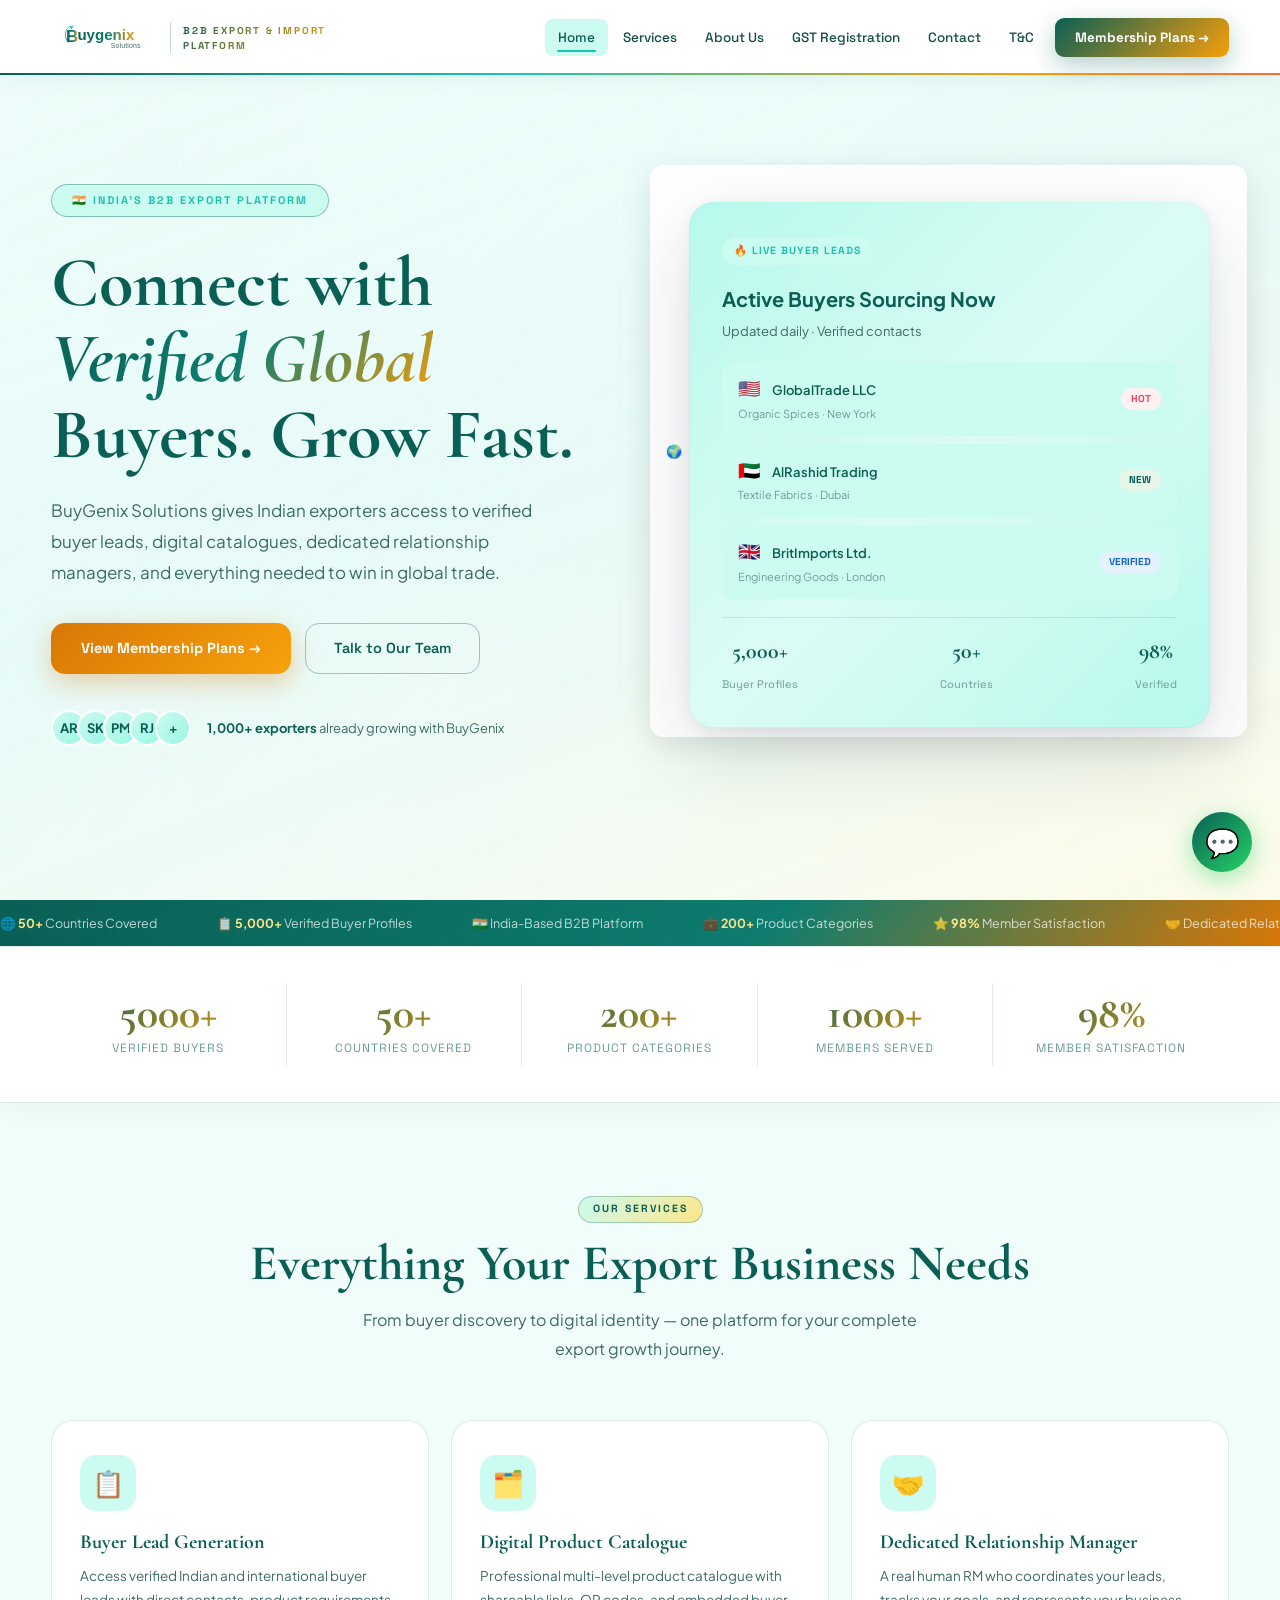
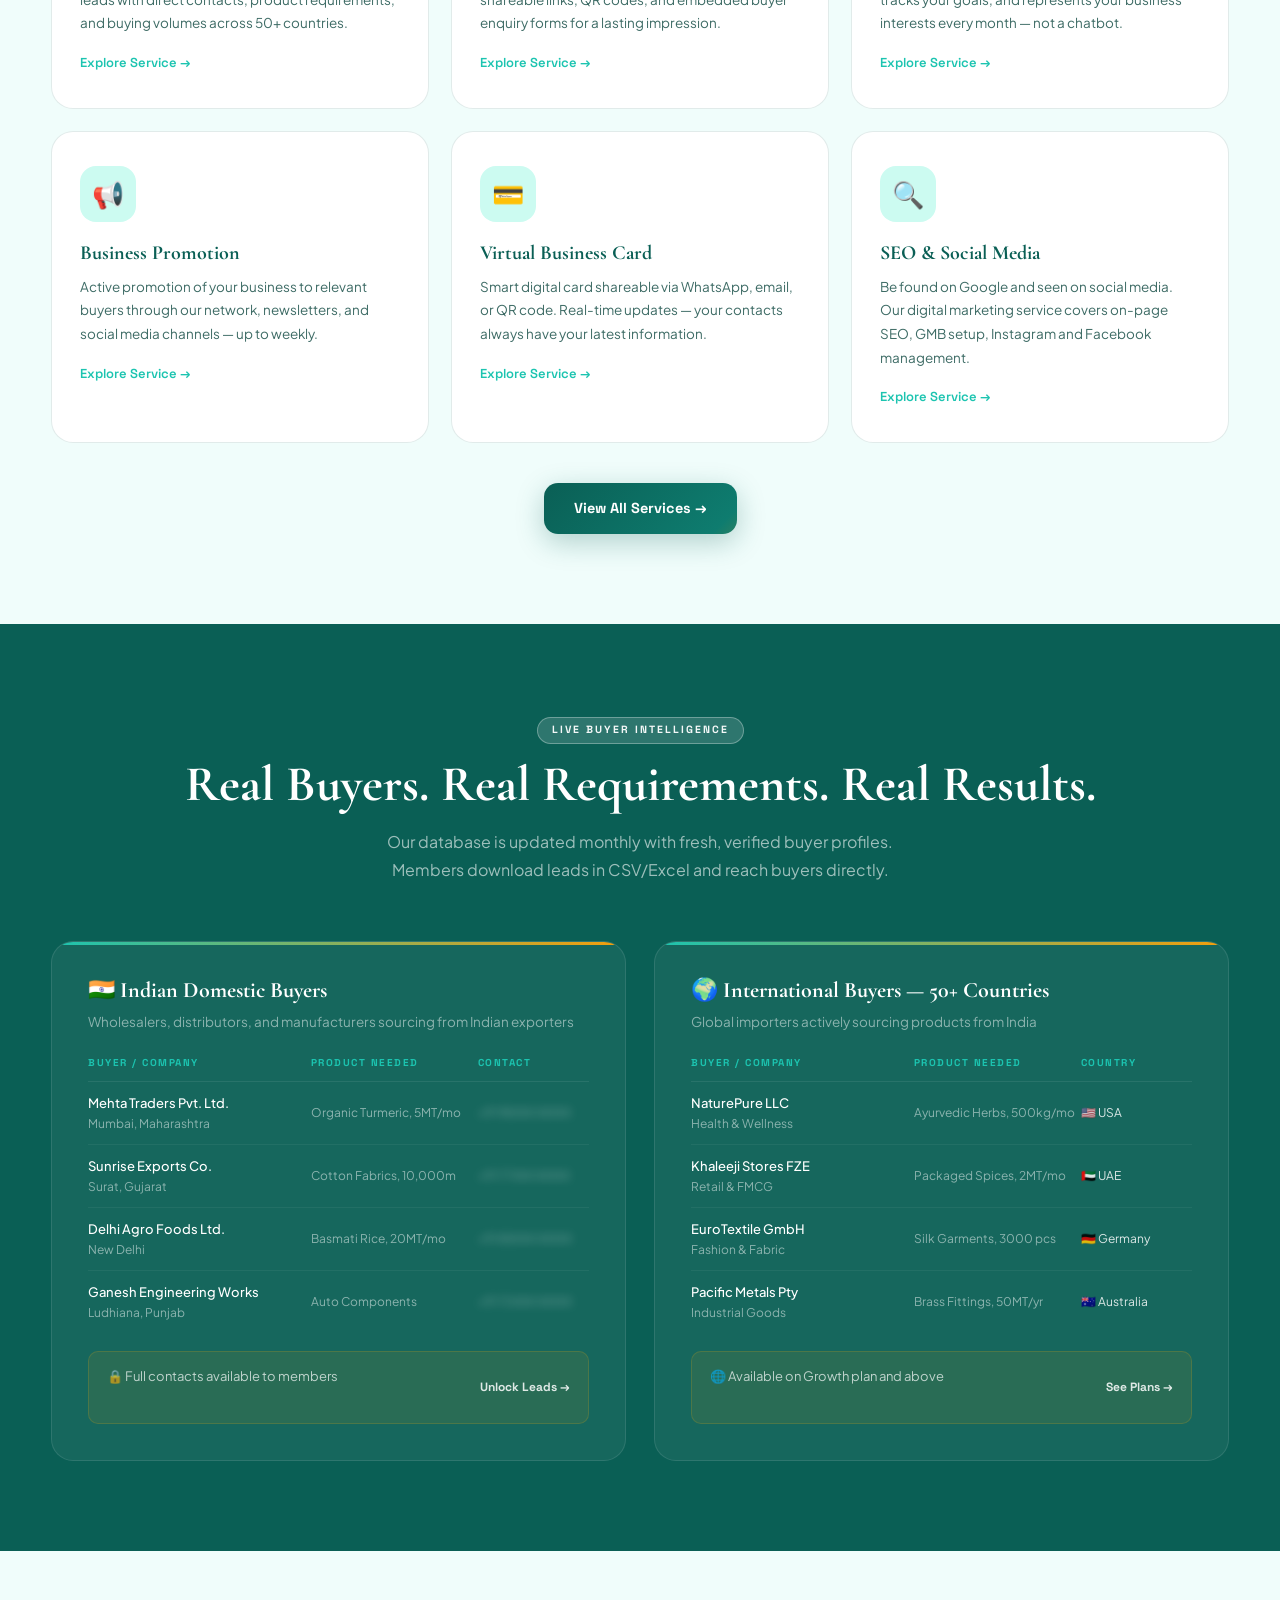
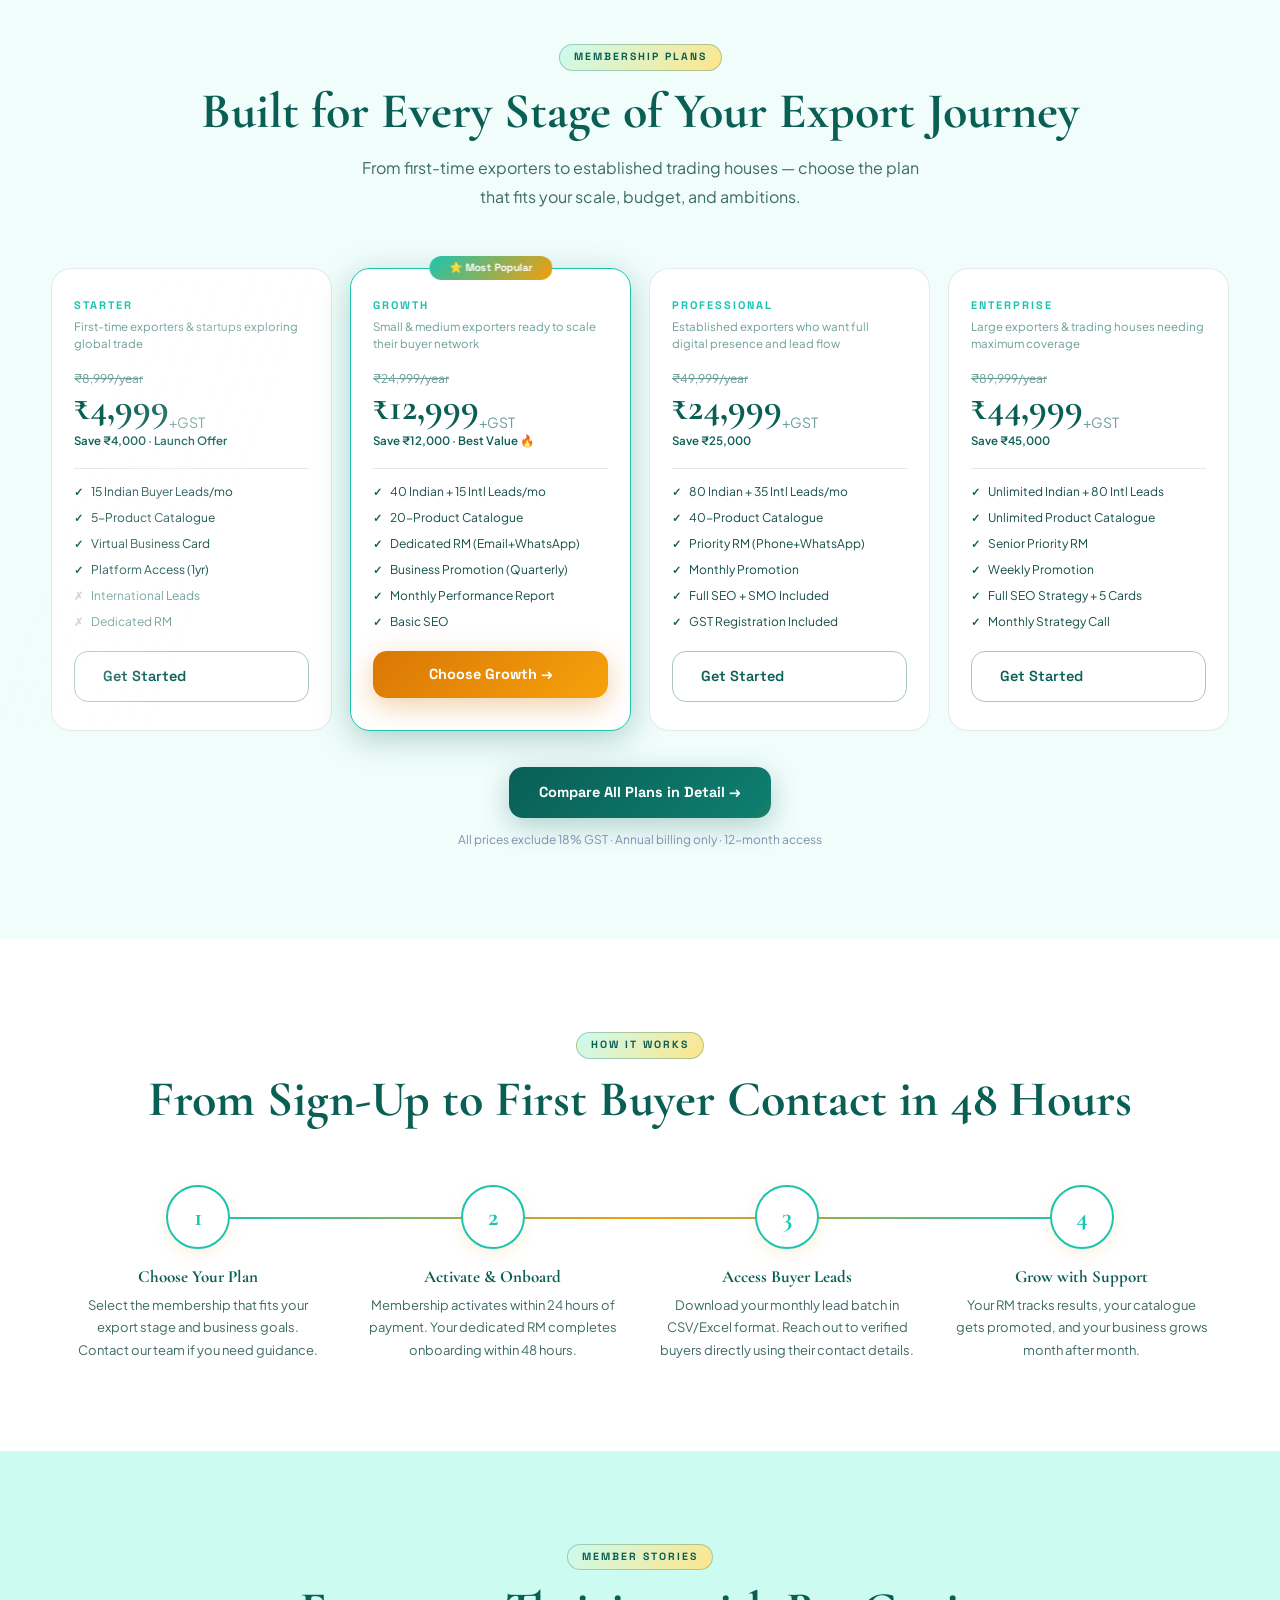
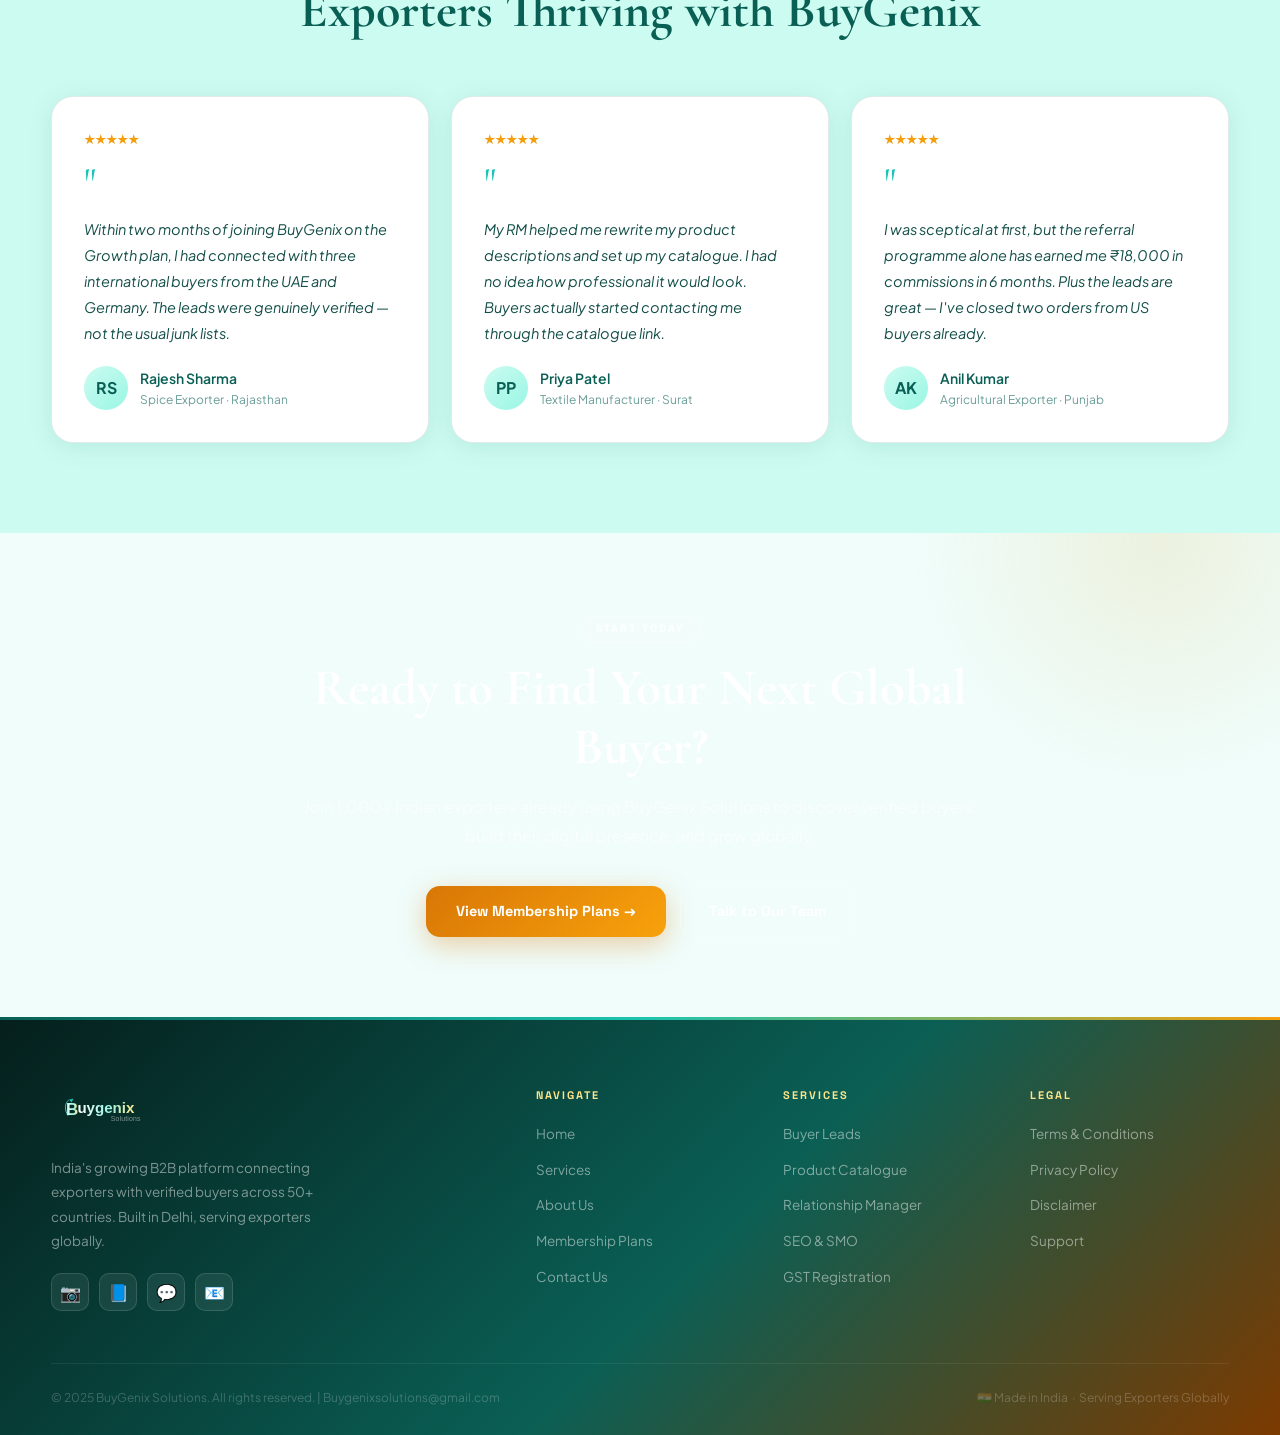
==== commit 7e350b5d: "Add files via upload" ====
--- a/index.html
+++ b/index.html
@@ -538,7 +538,7 @@
         <div class="hero-eyebrow">🇮🇳 India's B2B Export Platform</div>
         <h1>
           Connect with<br>
-          <span class="accent" style="background:linear-gradient(135deg,#1565C0,#7B1FA2);-webkit-background-clip:text;-webkit-text-fill-color:transparent;background-clip:text;;background:linear-gradient(135deg,#1565C0,#1976D2,#7B1FA2);-webkit-background-clip:text;-webkit-text-fill-color:transparent;background-clip:text;">Verified Global</span>
+          <span class="accent" style="background:linear-gradient(135deg,#0A5F55,#F59E0B);-webkit-background-clip:text;-webkit-text-fill-color:transparent;background-clip:text;;background:linear-gradient(135deg,#0A5F55,#0E7C6F,#F59E0B);-webkit-background-clip:text;-webkit-text-fill-color:transparent;background-clip:text;">Verified Global</span>
           <span class="line2">Buyers. Grow Fast.</span>
         </h1>
         <p class="hero-sub">BuyGenix Solutions gives Indian exporters access to verified buyer leads, digital catalogues, dedicated relationship managers, and everything needed to win in global trade.</p>
--- a/shared.css
+++ b/shared.css
@@ -1,39 +1,55 @@
-/* BuyGenix Solutions v3.1 — Self-contained, file:// compatible */
+/* BuyGenix Solutions v4.0 — Vibrant Teal × Amber Theme */
 /* Google Fonts loaded via <link> in HTML head — not @import */
 
 :root {
-  --blue-deep:    #1565C0;
-  --blue-mid:     #1976D2;
-  --blue-sky:     #42A5F5;
-  --purple:       #7B1FA2;
-  --purple-soft:  #9C27B0;
+  --teal-deep:    #0A5F55;
+  --teal-mid:     #0E7C6F;
+  --teal-bright:  #12A090;
+  --teal-light:   #1CC4B0;
+  --amber:        #F59E0B;
+  --amber-bright: #FBBF24;
+  --amber-soft:   #FDE68A;
+  --coral:        #F43F5E;
+  --coral-soft:   #FFE4E8;
+  --gold:         #D97706;
+
+  /* Backward compat aliases */
+  --blue-deep:    #0A5F55;
+  --blue-mid:     #0E7C6F;
+  --blue-sky:     #1CC4B0;
+  --purple:       #F43F5E;
+  --purple-soft:  #F97316;
   --white:        #FFFFFF;
-  --cream:        #F8F9FE;
-  --cream2:       #EEF2FB;
-  --sky-pale:     #E3EEFF;
-  --sky-mid:      #BBCFEF;
-  --purple-pale:  #F3E8FF;
-  --purple-mid:   #D8B4FE;
-  --ink:          #0D1B3E;
-  --text-body:    #1E3A5F;
-  --text-mid:     #4A6080;
-  --text-light:   #7A90B0;
-  --border-soft:  rgba(21,101,192,0.12);
-  --border-mid:   rgba(21,101,192,0.22);
-  --border-brand: rgba(21,101,192,0.32);
-  --border-purple: rgba(123,31,162,0.2);
-  --shadow-soft:  0 4px 24px rgba(21,101,192,0.08);
-  --shadow-mid:   0 8px 40px rgba(21,101,192,0.14);
-  --shadow-lg:    0 20px 60px rgba(21,101,192,0.18);
-  --shadow-brand: 0 8px 32px rgba(21,101,192,0.25);
-  --shadow-purple: 0 8px 32px rgba(123,31,162,0.2);
-  --grad-brand:   linear-gradient(135deg, #1565C0 0%, #1976D2 50%, #7B1FA2 100%);
-  --grad-blue:    linear-gradient(135deg, #1565C0, #1976D2);
-  --grad-sky:     linear-gradient(135deg, #1976D2, #42A5F5);
-  --grad-light:   linear-gradient(135deg, #E3EEFF, #F3E8FF);
+  --cream:        #F0FDFB;
+  --cream2:       #E6FAF8;
+  --sky-pale:     #CCFBF1;
+  --sky-mid:      #99F6E4;
+  --sky:          #CCFBF1;
+  --purple-pale:  #FFF1F2;
+  --purple-mid:   #FECDD3;
+  --ink:          #0A2B27;
+  --text-body:    #134E48;
+  --text-mid:     #3D6B65;
+  --text-light:   #6B9E98;
+  --border-soft:  rgba(10,95,85,0.12);
+  --border-mid:   rgba(10,95,85,0.22);
+  --border-brand: rgba(10,95,85,0.38);
+  --border-purple: rgba(244,63,94,0.2);
+  --shadow-soft:  0 4px 24px rgba(10,95,85,0.1);
+  --shadow-mid:   0 8px 40px rgba(10,95,85,0.16);
+  --shadow-lg:    0 20px 60px rgba(10,95,85,0.2);
+  --shadow-brand: 0 8px 32px rgba(10,95,85,0.28);
+  --shadow-purple: 0 8px 32px rgba(244,63,94,0.2);
+  --grad-brand:   linear-gradient(135deg, #0A5F55 0%, #0E7C6F 50%, #F59E0B 100%);
+  --grad-blue:    linear-gradient(135deg, #0A5F55, #0E7C6F);
+  --grad-sky:     linear-gradient(135deg, #0E7C6F, #1CC4B0);
+  --grad-light:   linear-gradient(135deg, #CCFBF1, #FDE68A);
   --radius:       14px;
   --radius-lg:    22px;
   --radius-xl:    32px;
+
+  /* gold-bright for membership cards */
+  --gold-bright:  #F59E0B;
 }
 
 *, *::before, *::after { box-sizing: border-box; margin: 0; padding: 0; }
@@ -41,8 +57,8 @@
 
 body {
   font-family: 'Plus Jakarta Sans', 'Segoe UI', Arial, sans-serif;
-  background: #F8F9FE;
-  color: #0D1B3E;
+  background: #F0FDFB;
+  color: #0A2B27;
   overflow-x: hidden;
   line-height: 1.6;
 }
@@ -54,34 +70,45 @@
 a { text-decoration: none; color: inherit; }
 img { max-width: 100%; }
 
-/* CANVAS — decorative only, behind everything */
+/* CANVAS */
 #bg-canvas {
   position: fixed; top: 0; left: 0; width: 100%; height: 100%;
-  z-index: 0; pointer-events: none; opacity: 0.7;
-}
-
-/* OVERLAY — MUST be semi-transparent, never solid */
+  z-index: 0; pointer-events: none; opacity: 0.65;
+}
+
+/* OVERLAY */
 .page-overlay {
   position: fixed; top: 0; left: 0; width: 100%; height: 100%;
   background: linear-gradient(160deg,
-    rgba(248,249,254,0.82) 0%,
-    rgba(238,242,251,0.78) 50%,
-    rgba(243,232,255,0.80) 100%
+    rgba(240,253,251,0.84) 0%,
+    rgba(230,250,248,0.78) 50%,
+    rgba(255,251,235,0.80) 100%
   );
   z-index: 1; pointer-events: none;
 }
 
-/* ── NAVIGATION ── */
+/* NAV */
 nav {
   position: fixed; top: 0; left: 0; right: 0; z-index: 1000;
   height: 76px; display: flex; align-items: center;
   justify-content: space-between; padding: 0 4%;
   background: rgba(255,255,255,0.97);
-  border-bottom: 1px solid rgba(21,101,192,0.12);
-  box-shadow: 0 2px 20px rgba(21,101,192,0.06);
+  border-bottom: 1px solid rgba(10,95,85,0.1);
+  box-shadow: 0 2px 20px rgba(10,95,85,0.07);
   transition: all 0.3s;
 }
-nav.scrolled { height: 66px; box-shadow: 0 4px 32px rgba(21,101,192,0.1); }
+nav::after {
+  content: '';
+  position: absolute; bottom: 0; left: 0; right: 0; height: 2.5px;
+  background: linear-gradient(90deg, #0A5F55, #1CC4B0, #F59E0B, #F43F5E, #1CC4B0, #0A5F55);
+  background-size: 200% 100%;
+  animation: navGrad 4s linear infinite;
+}
+@keyframes navGrad {
+  0%   { background-position: 0% 0; }
+  100% { background-position: 200% 0; }
+}
+nav.scrolled { height: 66px; box-shadow: 0 4px 32px rgba(10,95,85,0.12); }
 
 .logo { display: flex; align-items: center; gap: 12px; }
 .logo-svg-wrap { height: 44px; display: flex; align-items: center; }
@@ -90,34 +117,40 @@
 .logo-tagline {
   font-size: 10px;
   font-family: 'Space Grotesk', 'Segoe UI', Arial, sans-serif;
-  background: linear-gradient(135deg, #1565C0, #7B1FA2);
+  background: linear-gradient(135deg, #0A5F55, #F59E0B);
   -webkit-background-clip: text; -webkit-text-fill-color: transparent;
   background-clip: text;
   letter-spacing: 1.8px; text-transform: uppercase; font-weight: 700;
-  border-left: 1.5px solid rgba(21,101,192,0.3);
+  border-left: 1.5px solid rgba(10,95,85,0.25);
   padding-left: 12px; line-height: 1.5;
 }
 
 .nav-links { display: flex; align-items: center; gap: 2px; }
 .nav-links a {
-  font-size: 13.5px; font-weight: 500; color: #1E3A5F;
-  padding: 8px 13px; border-radius: 8px; transition: all 0.2s;
+  font-size: 13.5px; font-weight: 500; color: #134E48;
+  padding: 8px 13px; border-radius: 8px; transition: all 0.22s;
   white-space: nowrap; font-family: 'Space Grotesk', Arial, sans-serif;
-}
-.nav-links a:hover, .nav-links a.active {
-  color: #1565C0; background: #E3EEFF;
-}
+  position: relative;
+}
+.nav-links a::after {
+  content: ''; position: absolute; bottom: 4px; left: 50%; right: 50%;
+  height: 2px; background: var(--teal-light); border-radius: 2px;
+  transition: all 0.25s;
+}
+.nav-links a:hover::after, .nav-links a.active::after { left: 12px; right: 12px; }
+.nav-links a:hover, .nav-links a.active { color: var(--teal-deep); background: var(--sky-pale); }
 .nav-cta {
-  background: linear-gradient(135deg, #1565C0, #7B1FA2) !important;
+  background: linear-gradient(135deg, #0A5F55, #F59E0B) !important;
   color: #fff !important; font-weight: 700 !important;
   padding: 9px 20px !important; border-radius: 9px !important;
-  box-shadow: 0 8px 32px rgba(21,101,192,0.25) !important;
+  box-shadow: 0 8px 24px rgba(10,95,85,0.3) !important;
   margin-left: 6px;
 }
+.nav-cta::after { display: none !important; }
 .nav-cta:hover { opacity: 0.9 !important; transform: translateY(-1px); }
 
 .nav-burger { display: none; flex-direction: column; gap: 5px; cursor: pointer; padding: 8px; }
-.nav-burger span { width: 24px; height: 2px; background: #1565C0; border-radius: 2px; transition: all 0.3s; }
+.nav-burger span { width: 24px; height: 2px; background: var(--teal-deep); border-radius: 2px; transition: all 0.3s; }
 
 .mobile-nav-overlay {
   display: none; position: fixed; top: 76px; left: 0; right: 0; bottom: 0;
@@ -127,13 +160,12 @@
 .mobile-nav-overlay.open { display: flex; }
 .mobile-nav-overlay a {
   font-size: 20px; font-family: 'Cormorant Garamond', Georgia, serif; font-weight: 600;
-  color: #0D1B3E; padding: 14px 0; border-bottom: 1px solid rgba(21,101,192,0.1);
-  transition: color 0.2s;
-}
-.mobile-nav-overlay a:hover { color: #1565C0; }
+  color: #0A2B27; padding: 14px 0; border-bottom: 1px solid rgba(10,95,85,0.1); transition: color 0.2s;
+}
+.mobile-nav-overlay a:hover { color: var(--teal-deep); }
 .mobile-nav-overlay .nav-cta { margin-top: 16px; text-align: center; border-radius: 12px !important; padding: 16px !important; }
 
-/* ── PAGE CONTENT — z-index 10+ so always above overlay ── */
+/* PAGE HERO */
 .page-hero {
   position: relative; z-index: 10;
   padding: 148px 4% 80px; max-width: 1300px; margin: 0 auto;
@@ -141,44 +173,51 @@
 
 .hero-badge {
   display: inline-flex; align-items: center; gap: 8px;
-  background: #E3EEFF; border: 1px solid rgba(21,101,192,0.32);
-  color: #1565C0; padding: 6px 18px; border-radius: 100px;
+  background: linear-gradient(135deg, #CCFBF1, #FDE68A);
+  border: 1px solid rgba(10,95,85,0.25);
+  color: var(--teal-deep); padding: 6px 18px; border-radius: 100px;
   font-size: 11.5px; font-weight: 700; letter-spacing: 1.5px;
   text-transform: uppercase; margin-bottom: 24px;
   font-family: 'Space Grotesk', Arial, sans-serif;
+  animation: badgePulse 3s ease-in-out infinite;
+}
+@keyframes badgePulse {
+  0%,100% { box-shadow: 0 0 0 0 rgba(28,196,176,0.3); }
+  50%      { box-shadow: 0 0 0 8px rgba(28,196,176,0); }
 }
 
 .page-hero h1 {
-  font-size: clamp(40px, 5.5vw, 72px); color: #0D1B3E;
+  font-size: clamp(40px, 5.5vw, 72px); color: #0A2B27;
   margin-bottom: 18px; font-weight: 700;
 }
 .page-hero h1 .accent {
-  background: linear-gradient(135deg, #1565C0, #7B1FA2);
+  background: linear-gradient(135deg, #0A5F55, #1CC4B0, #F59E0B);
   -webkit-background-clip: text; -webkit-text-fill-color: transparent;
   background-clip: text; font-style: italic;
 }
-.page-hero p { font-size: 17px; color: #4A6080; max-width: 640px; line-height: 1.8; }
-
-/* ── MAIN CONTENT WRAP ── */
+.page-hero p { font-size: 17px; color: var(--text-mid); max-width: 640px; line-height: 1.8; }
+
+/* CONTENT WRAP */
 .content-wrap {
   position: relative; z-index: 10;
   max-width: 1200px; margin: 0 auto; padding: 0 4% 100px;
 }
 
-/* ── CARDS ── */
+/* CARDS */
 .card-glass {
-  background: rgba(255,255,255,0.96);
-  border: 1px solid rgba(21,101,192,0.12);
+  background: rgba(255,255,255,0.97);
+  border: 1px solid rgba(10,95,85,0.1);
   border-radius: 22px; padding: 44px;
-  box-shadow: 0 4px 24px rgba(21,101,192,0.08);
-  margin-bottom: 28px; transition: box-shadow 0.3s;
-}
-.card-glass:hover { box-shadow: 0 8px 40px rgba(21,101,192,0.14); }
-
-/* ── SECTION LABEL ── */
+  box-shadow: 0 4px 24px rgba(10,95,85,0.08);
+  margin-bottom: 28px; transition: box-shadow 0.3s, transform 0.3s;
+}
+.card-glass:hover { box-shadow: 0 12px 48px rgba(10,95,85,0.14); transform: translateY(-2px); }
+
+/* SECTION LABEL */
 .section-label {
-  display: inline-block; background: #E3EEFF;
-  border: 1px solid rgba(21,101,192,0.32); color: #1565C0;
+  display: inline-block;
+  background: linear-gradient(135deg, #CCFBF1, #FDE68A);
+  border: 1px solid rgba(10,95,85,0.28); color: var(--teal-deep);
   padding: 4px 14px; border-radius: 100px; font-size: 10.5px;
   font-weight: 700; letter-spacing: 2px; text-transform: uppercase;
   margin-bottom: 12px; font-family: 'Space Grotesk', Arial, sans-serif;
@@ -188,156 +227,170 @@
   color: rgba(255,255,255,0.95);
 }
 .section-label.purple {
-  background: #F3E8FF; border-color: rgba(123,31,162,0.2); color: #7B1FA2;
-}
-
-/* ── BUTTONS ── */
+  background: linear-gradient(135deg, #FFF1F2, #FFE4E8);
+  border-color: rgba(244,63,94,0.2); color: #E11D48;
+}
+
+/* BUTTONS */
 .btn-primary {
   display: inline-flex; align-items: center; gap: 8px;
-  background: linear-gradient(135deg, #1565C0, #7B1FA2);
+  background: linear-gradient(135deg, #0A5F55, #0E7C6F, #F59E0B);
+  background-size: 200% 100%; background-position: 0% 0;
   color: #fff; padding: 14px 30px; border-radius: 14px;
-  font-weight: 700; font-size: 14.5px; transition: all 0.25s;
-  box-shadow: 0 8px 32px rgba(21,101,192,0.25);
+  font-weight: 700; font-size: 14.5px; transition: all 0.35s;
+  box-shadow: 0 8px 28px rgba(10,95,85,0.28);
   font-family: 'Space Grotesk', Arial, sans-serif; border: none; cursor: pointer;
 }
-.btn-primary:hover { transform: translateY(-2px); box-shadow: 0 12px 40px rgba(21,101,192,0.35); opacity: 0.93; }
+.btn-primary:hover { transform: translateY(-3px); box-shadow: 0 14px 40px rgba(10,95,85,0.38); background-position: 100% 0; }
 
 .btn-gold {
   display: inline-flex; align-items: center; gap: 8px;
-  background: linear-gradient(135deg, #1976D2, #42A5F5);
+  background: linear-gradient(135deg, #D97706, #F59E0B, #FBBF24);
+  background-size: 200% 100%; background-position: 0% 0;
   color: #fff; padding: 14px 30px; border-radius: 14px;
-  font-weight: 700; font-size: 14.5px; transition: all 0.25s;
-  box-shadow: 0 8px 28px rgba(66,165,245,0.3);
+  font-weight: 700; font-size: 14.5px; transition: all 0.35s;
+  box-shadow: 0 8px 28px rgba(217,119,6,0.35);
   font-family: 'Space Grotesk', Arial, sans-serif; border: none; cursor: pointer;
 }
-.btn-gold:hover { transform: translateY(-2px); box-shadow: 0 12px 40px rgba(66,165,245,0.45); }
+.btn-gold:hover { transform: translateY(-3px); box-shadow: 0 14px 40px rgba(217,119,6,0.5); background-position: 100% 0; }
 
 .btn-purple {
   display: inline-flex; align-items: center; gap: 8px;
-  background: linear-gradient(135deg, #7B1FA2, #9C27B0);
+  background: linear-gradient(135deg, #E11D48, #F43F5E);
   color: #fff; padding: 14px 30px; border-radius: 14px;
-  font-weight: 700; font-size: 14.5px; transition: all 0.25s;
-  box-shadow: 0 8px 32px rgba(123,31,162,0.2);
+  font-weight: 700; font-size: 14.5px; transition: all 0.3s;
+  box-shadow: 0 8px 28px rgba(244,63,94,0.25);
   font-family: 'Space Grotesk', Arial, sans-serif; border: none; cursor: pointer;
 }
-.btn-purple:hover { transform: translateY(-2px); }
+.btn-purple:hover { transform: translateY(-2px); box-shadow: 0 14px 36px rgba(244,63,94,0.4); }
 
 .btn-outline {
   display: inline-flex; align-items: center; gap: 8px;
-  background: transparent; color: #1565C0;
+  background: transparent; color: var(--teal-deep);
   padding: 13px 28px; border-radius: 14px;
   font-weight: 600; font-size: 14.5px; transition: all 0.25s;
-  border: 1.5px solid rgba(21,101,192,0.35);
+  border: 1.5px solid rgba(10,95,85,0.35);
   font-family: 'Space Grotesk', Arial, sans-serif; cursor: pointer;
 }
-.btn-outline:hover { background: #E3EEFF; border-color: #1565C0; }
-
-/* ── WHATSAPP FLOAT ── */
+.btn-outline:hover { background: var(--sky-pale); border-color: var(--teal-deep); box-shadow: 0 4px 16px rgba(10,95,85,0.15); }
+
+/* WHATSAPP FLOAT */
 .wa-float {
   position: fixed; bottom: 28px; right: 28px; z-index: 9999;
-  background: #25D366; width: 60px; height: 60px; border-radius: 50%;
+  background: linear-gradient(135deg, #0A5F55, #25D366);
+  width: 60px; height: 60px; border-radius: 50%;
   display: flex; align-items: center; justify-content: center; font-size: 28px;
-  box-shadow: 0 6px 24px rgba(37,211,102,0.4); transition: transform 0.2s;
+  box-shadow: 0 6px 24px rgba(37,211,102,0.45); transition: transform 0.2s;
   animation: wa-pulse 3s ease infinite;
 }
-.wa-float:hover { transform: scale(1.1); }
+.wa-float:hover { transform: scale(1.12) rotate(-5deg); }
 @keyframes wa-pulse {
   0%,100% { box-shadow: 0 6px 24px rgba(37,211,102,0.4); }
-  50% { box-shadow: 0 6px 40px rgba(37,211,102,0.65); }
-}
-
-/* ── SCROLL ANIMATIONS ── */
-.reveal { opacity: 0; transform: translateY(28px); transition: opacity 0.6s ease, transform 0.6s ease; }
+  50%      { box-shadow: 0 6px 44px rgba(37,211,102,0.7); }
+}
+
+/* SCROLL ANIMATIONS */
+.reveal { opacity: 0; transform: translateY(32px); transition: opacity 0.65s cubic-bezier(0.16,1,0.3,1), transform 0.65s cubic-bezier(0.16,1,0.3,1); }
 .reveal.visible { opacity: 1; transform: translateY(0); }
-.reveal-left { opacity: 0; transform: translateX(-28px); transition: opacity 0.6s ease, transform 0.6s ease; }
+.reveal-left { opacity: 0; transform: translateX(-32px); transition: opacity 0.65s cubic-bezier(0.16,1,0.3,1), transform 0.65s cubic-bezier(0.16,1,0.3,1); }
 .reveal-left.visible { opacity: 1; transform: translateX(0); }
-.reveal-right { opacity: 0; transform: translateX(28px); transition: opacity 0.6s ease, transform 0.6s ease; }
+.reveal-right { opacity: 0; transform: translateX(32px); transition: opacity 0.65s cubic-bezier(0.16,1,0.3,1), transform 0.65s cubic-bezier(0.16,1,0.3,1); }
 .reveal-right.visible { opacity: 1; transform: translateX(0); }
 
-/* ── TILT CARDS ── */
+/* TILT */
 .tilt-card { transform-style: preserve-3d; transition: transform 0.1s ease; }
 
-/* ── TICKER ── */
+/* TICKER */
 .ticker-wrap {
   position: relative; z-index: 10;
-  background: linear-gradient(135deg, #1565C0, #1976D2, #7B1FA2);
+  background: linear-gradient(135deg, #0A5F55, #0E7C6F 60%, #D97706);
   padding: 13px 0; overflow: hidden;
 }
 .ticker-track { display: flex; gap: 60px; animation: tickerScroll 45s linear infinite; white-space: nowrap; }
-.ticker-track span { color: rgba(255,255,255,0.8); font-size: 12.5px; }
-.ticker-track strong { color: #90CAF9; font-weight: 700; }
+.ticker-track span { color: rgba(255,255,255,0.75); font-size: 12.5px; }
+.ticker-track strong { color: #FDE68A; font-weight: 700; }
 @keyframes tickerScroll { from { transform: translateX(0); } to { transform: translateX(-50%); } }
 
-/* ── COUNTER ── */
+/* COUNTER */
 .counter-val {
   font-family: 'Cormorant Garamond', Georgia, serif; font-size: 48px;
   font-weight: 700; line-height: 1;
-  background: linear-gradient(135deg, #1565C0, #7B1FA2);
+  background: linear-gradient(135deg, #0A5F55, #F59E0B);
   -webkit-background-clip: text; -webkit-text-fill-color: transparent; background-clip: text;
 }
 .counter-label {
-  font-size: 12px; color: #7A90B0; text-transform: uppercase;
-  letter-spacing: 1px; margin-top: 4px;
-  font-family: 'Space Grotesk', Arial, sans-serif;
-}
-
-/* ── SHIMMER ── */
+  font-size: 12px; color: var(--text-light); text-transform: uppercase;
+  letter-spacing: 1px; margin-top: 4px; font-family: 'Space Grotesk', Arial, sans-serif;
+}
+
+/* SHIMMER */
 .shimmer-line {
   height: 2px;
-  background: linear-gradient(90deg, transparent, #42A5F5, #9C27B0, transparent);
+  background: linear-gradient(90deg, transparent, #1CC4B0, #F59E0B, #F43F5E, transparent);
   background-size: 200% 100%; animation: shimmer 2.5s linear infinite;
 }
 @keyframes shimmer { from { background-position: -200% 0; } to { background-position: 200% 0; } }
 
-/* ── DATA TABLE ── */
+/* DATA TABLE */
 .data-table { width: 100%; border-collapse: collapse; }
 .data-table th {
-  background: #E3EEFF; color: #1565C0; font-size: 11px;
+  background: linear-gradient(135deg, #CCFBF1, #F0FDF4);
+  color: var(--teal-deep); font-size: 11px;
   text-transform: uppercase; letter-spacing: 1px; padding: 14px 18px;
-  text-align: left; border-bottom: 2px solid rgba(21,101,192,0.32);
+  text-align: left; border-bottom: 2px solid rgba(10,95,85,0.25);
   font-family: 'Space Grotesk', Arial, sans-serif; font-weight: 700;
 }
-.data-table td { padding: 13px 18px; font-size: 13.5px; color: #1E3A5F; border-bottom: 1px solid rgba(21,101,192,0.08); }
+.data-table td { padding: 13px 18px; font-size: 13.5px; color: var(--text-body); border-bottom: 1px solid rgba(10,95,85,0.07); }
 .data-table tr:last-child td { border: none; }
-.data-table tr:hover td { background: #E3EEFF; }
-.td-yes { color: #1565C0 !important; font-weight: 700; }
+.data-table tr:hover td { background: #F0FDFB; }
+.td-yes { color: var(--teal-deep) !important; font-weight: 700; }
 .td-no { color: #CBD5E0 !important; }
 
-/* ── FOOTER ── */
+/* FOOTER */
 footer {
   position: relative; z-index: 10;
-  background: linear-gradient(135deg, #0D1B3E 0%, #1565C0 60%, #4A148C 100%);
-  color: #fff; padding: 72px 4% 28px; border-top: 3px solid #42A5F5;
+  background: linear-gradient(135deg, #051F1C 0%, #0A5F55 55%, #7C3A00 100%);
+  color: #fff; padding: 72px 4% 28px;
+}
+footer::before {
+  content: '';
+  position: absolute; top: 0; left: 0; right: 0; height: 3px;
+  background: linear-gradient(90deg, #0A5F55, #1CC4B0, #F59E0B, #F43F5E, #1CC4B0);
+  background-size: 200% 100%;
+  animation: navGrad 5s linear infinite;
 }
 .footer-grid {
   max-width: 1200px; margin: 0 auto;
   display: grid; grid-template-columns: 2.2fr 1fr 1fr 1fr;
   gap: 48px; margin-bottom: 52px;
 }
-.footer-brand p { font-size: 13.5px; color: rgba(255,255,255,0.5); line-height: 1.8; max-width: 300px; margin-top: 16px; }
+.footer-brand p { font-size: 13.5px; color: rgba(255,255,255,0.48); line-height: 1.8; max-width: 300px; margin-top: 16px; }
 .footer-social { display: flex; gap: 10px; margin-top: 20px; }
 .footer-social a {
   width: 38px; height: 38px; border-radius: 10px;
-  background: rgba(255,255,255,0.08); border: 1px solid rgba(255,255,255,0.15);
+  background: rgba(255,255,255,0.07); border: 1px solid rgba(255,255,255,0.13);
   display: flex; align-items: center; justify-content: center;
-  font-size: 17px; transition: all 0.2s; color: inherit;
-}
-.footer-social a:hover { background: rgba(66,165,245,0.25); border-color: #42A5F5; transform: translateY(-2px); }
+  font-size: 17px; transition: all 0.25s; color: inherit;
+}
+.footer-social a:hover {
+  background: rgba(28,196,176,0.25); border-color: var(--teal-light);
+  transform: translateY(-3px); box-shadow: 0 6px 20px rgba(28,196,176,0.3);
+}
 .footer-col h4 {
   font-family: 'Space Grotesk', Arial, sans-serif; font-size: 11px; font-weight: 700;
-  text-transform: uppercase; letter-spacing: 2px; color: #90CAF9; margin-bottom: 18px;
+  text-transform: uppercase; letter-spacing: 2px; color: #FDE68A; margin-bottom: 18px;
 }
 .footer-col ul { list-style: none; display: flex; flex-direction: column; gap: 10px; }
-.footer-col ul li a { font-size: 13.5px; color: rgba(255,255,255,0.5); transition: color 0.2s; }
-.footer-col ul li a:hover { color: #90CAF9; }
+.footer-col ul li a { font-size: 13.5px; color: rgba(255,255,255,0.48); transition: color 0.2s; }
+.footer-col ul li a:hover { color: #FDE68A; }
 .footer-bottom {
-  max-width: 1200px; margin: 0 auto; border-top: 1px solid rgba(255,255,255,0.08);
+  max-width: 1200px; margin: 0 auto; border-top: 1px solid rgba(255,255,255,0.07);
   padding-top: 24px; display: flex; justify-content: space-between;
   align-items: center; flex-wrap: wrap; gap: 8px;
 }
-.footer-bottom p { font-size: 12px; color: rgba(255,255,255,0.25); }
-
-/* ── RESPONSIVE ── */
+.footer-bottom p { font-size: 12px; color: rgba(255,255,255,0.22); }
+
+/* RESPONSIVE */
 @media (max-width: 1024px) { .footer-grid { grid-template-columns: 1fr 1fr; } }
 @media (max-width: 768px) {
   nav { padding: 0 5%; }
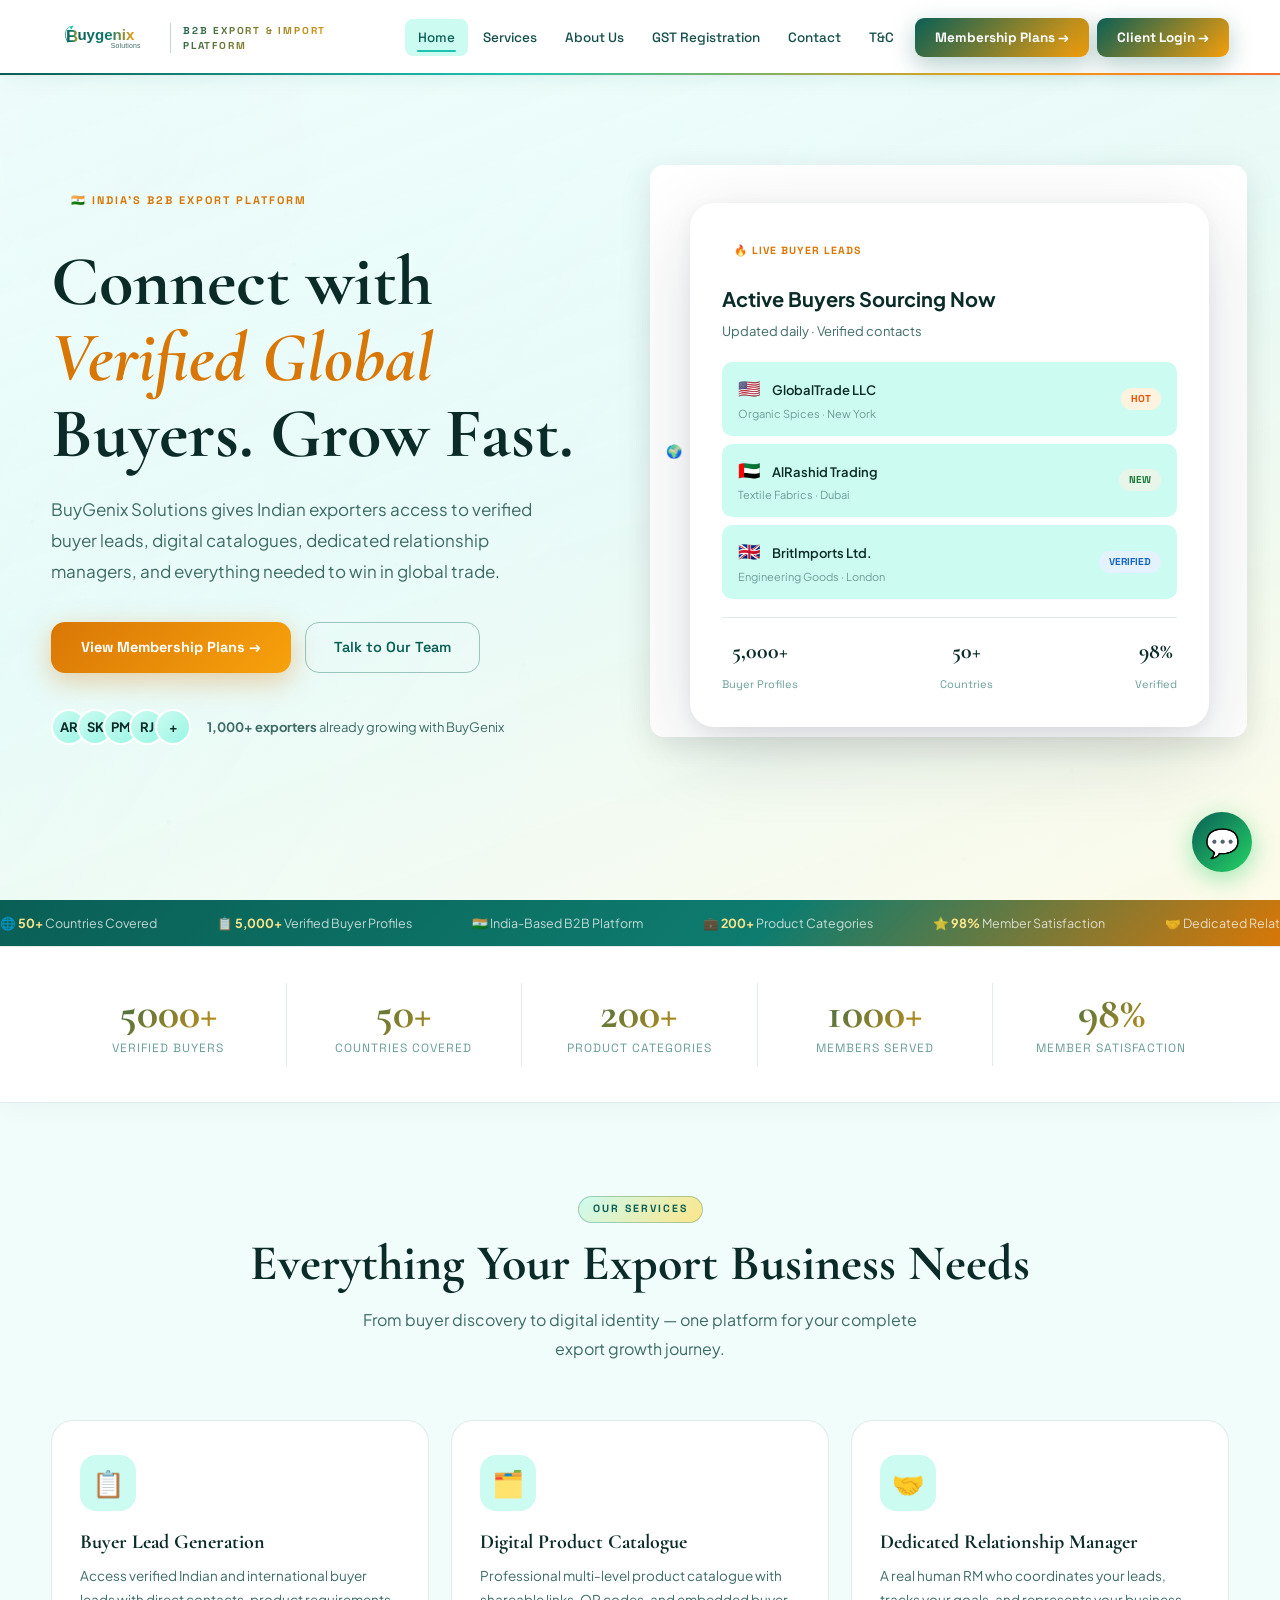
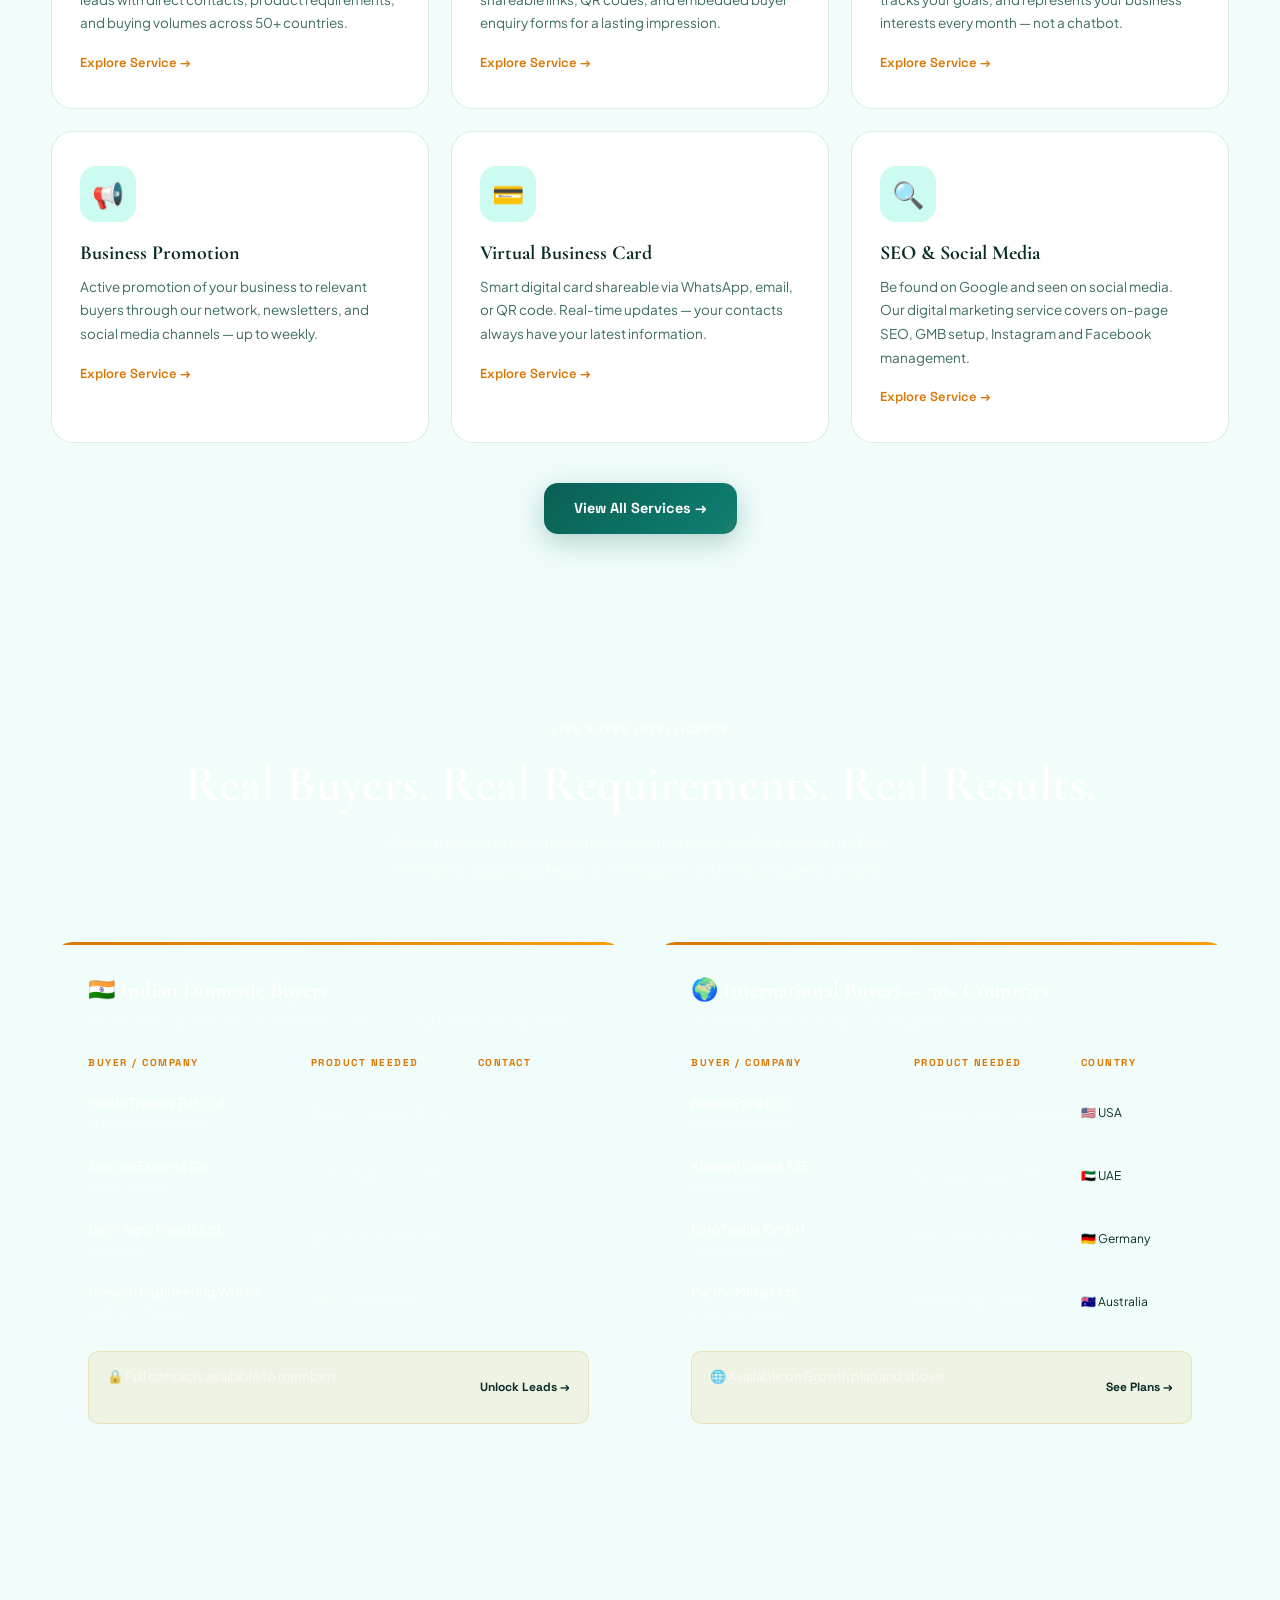
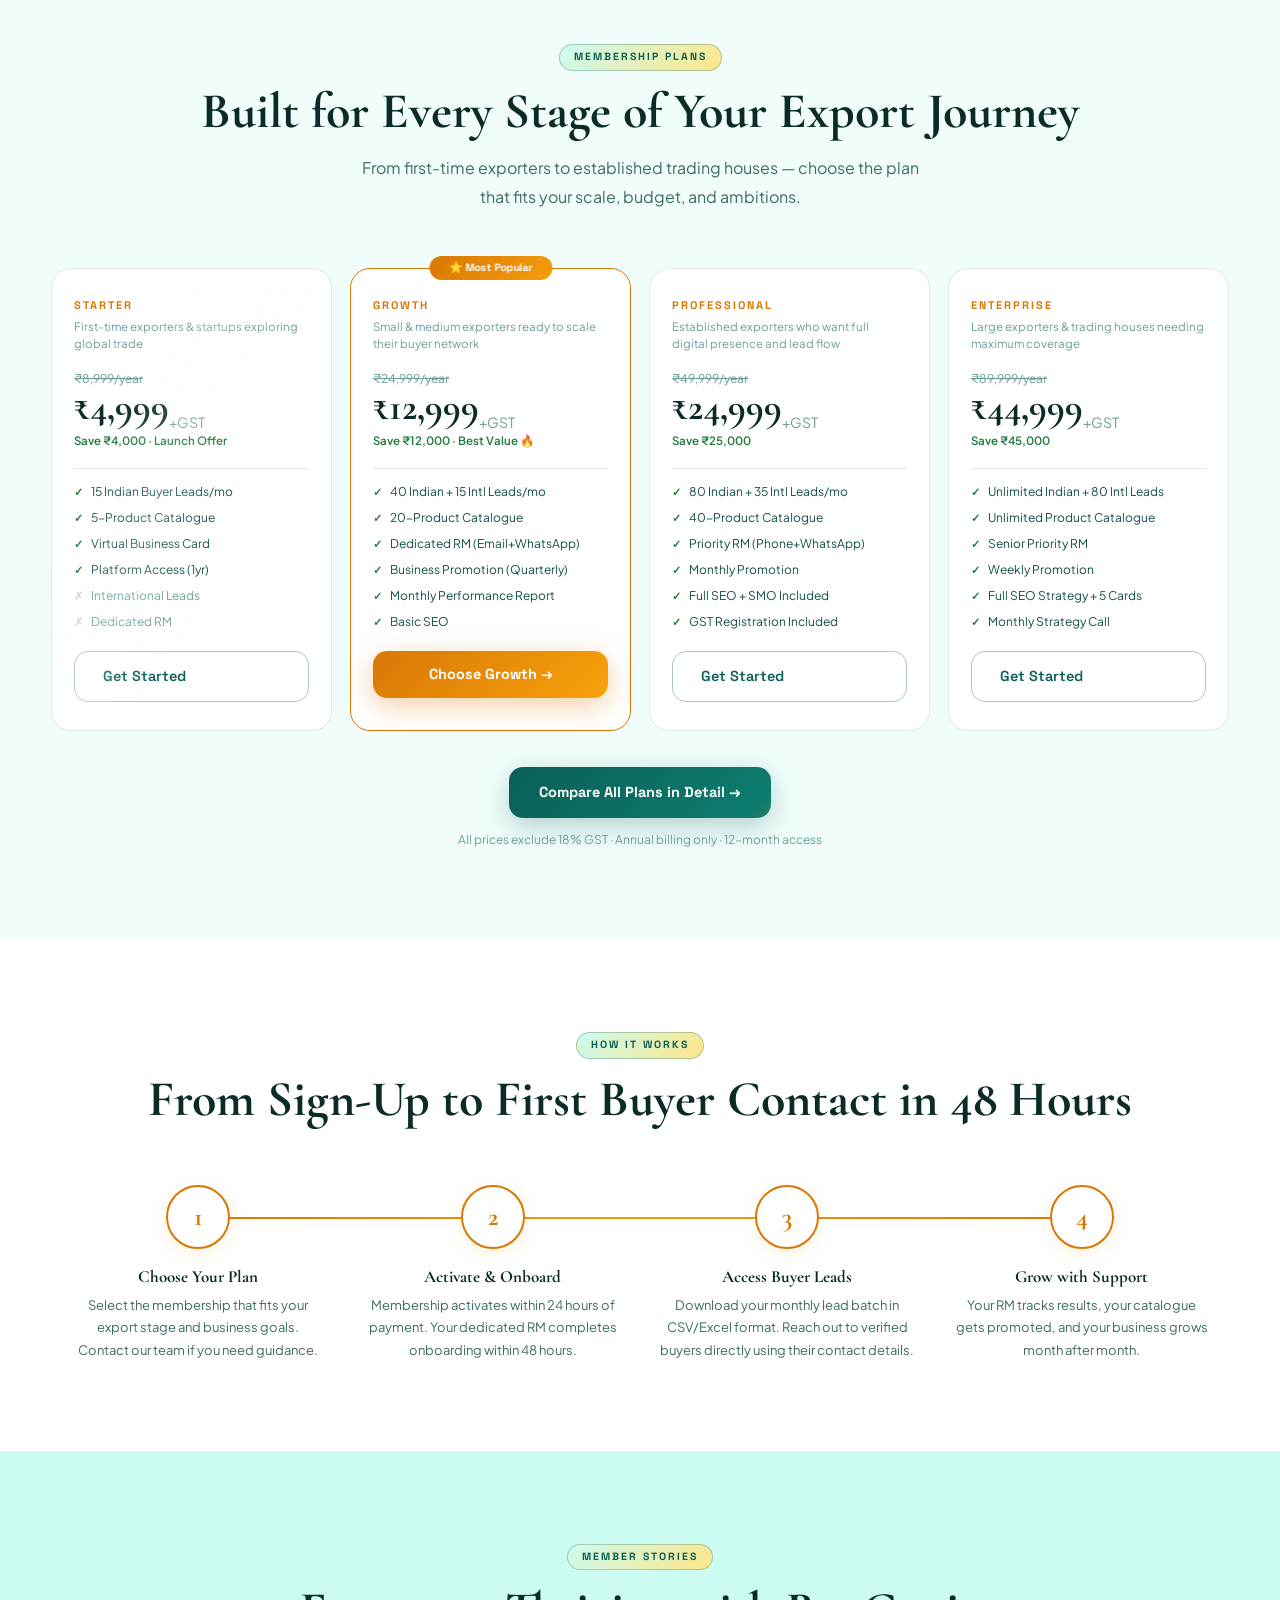
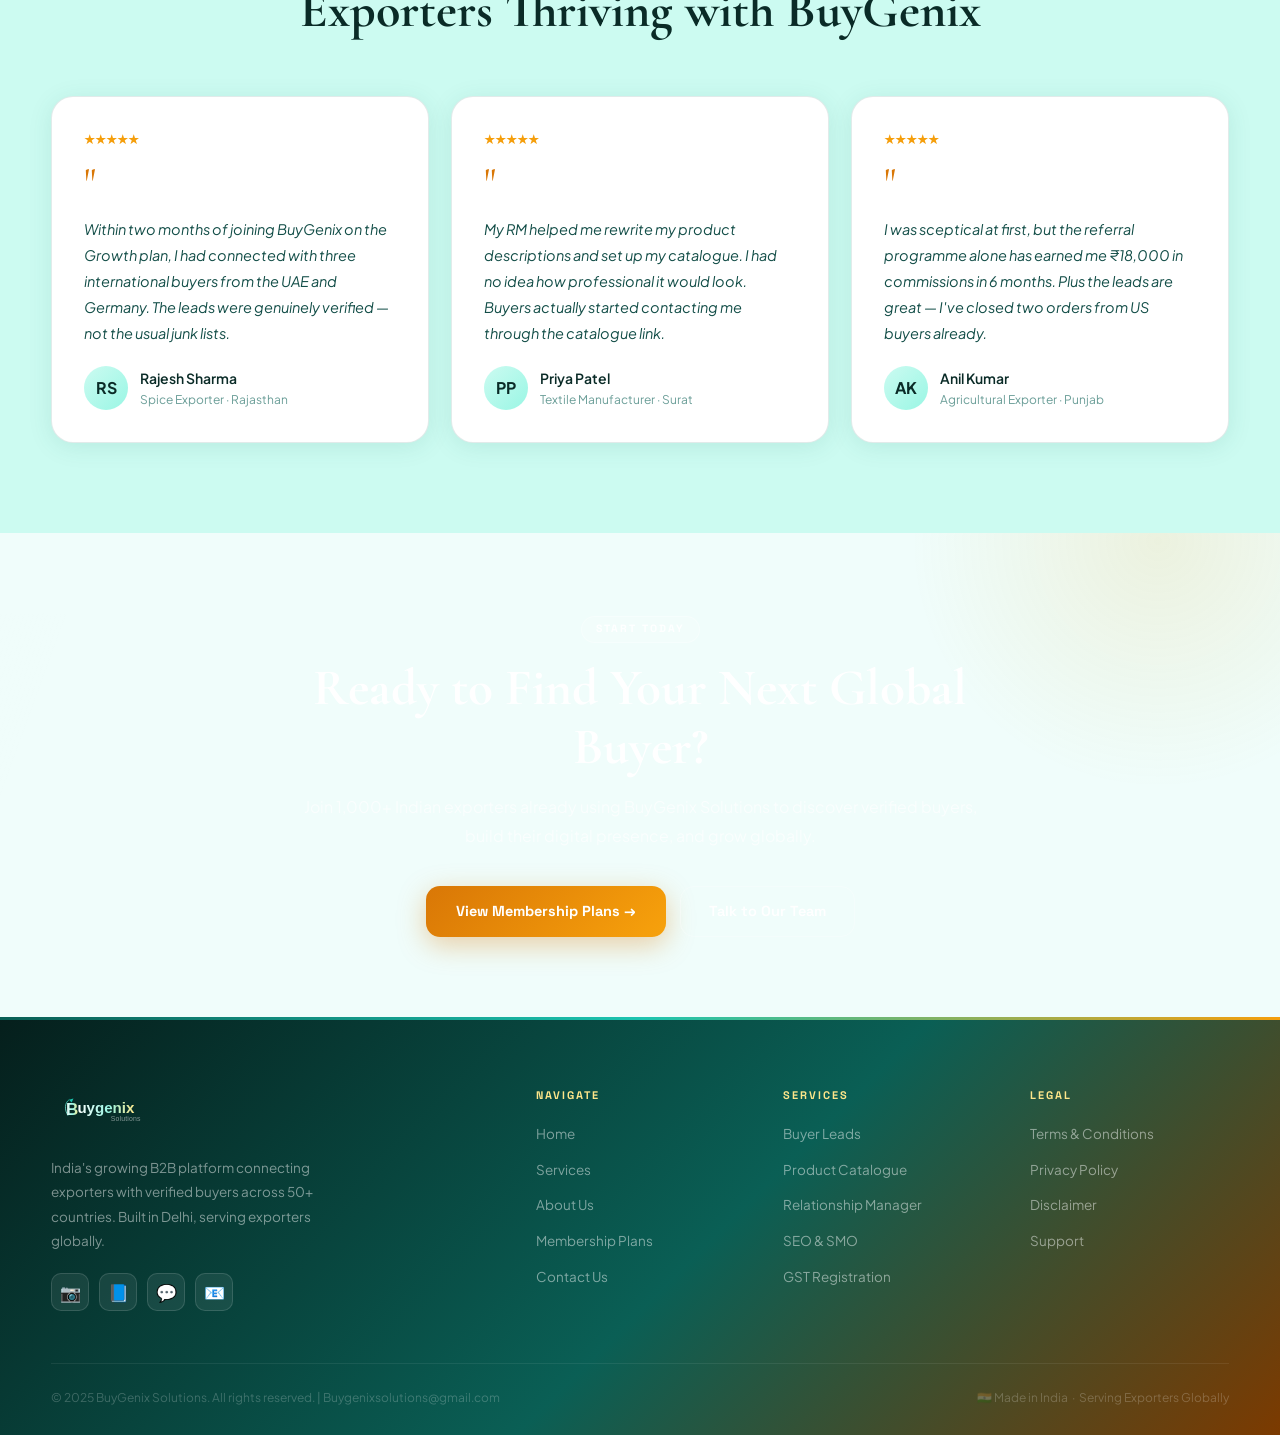
==== commit a64e361c: "Add files via upload" ====
--- a/index.html
+++ b/index.html
@@ -6,13 +6,12 @@
 <title>BuyGenix Solutions — India's Premier B2B Export-Import Platform</title>
 <meta name="description" content="Connect with verified global buyers. Grow your export business with BuyGenix Solutions — buyer leads, digital catalogues, GST assistance and more.">
 <link rel="preconnect" href="https://fonts.googleapis.com">
-<link rel="preconnect" href="https://fonts.gstatic.com" crossorigin>
 <link href="https://fonts.googleapis.com/css2?family=Cormorant+Garamond:ital,wght@0,400;0,500;0,600;0,700;1,400;1,600&family=Plus+Jakarta+Sans:wght@300;400;500;600;700&family=Space+Grotesk:wght@400;500;600;700&display=swap" rel="stylesheet">
 <link rel="stylesheet" href="shared.css">
 <style>
 /* ── HERO ── */
 .hero {
-  position: relative; z-index: 10;
+  position: relative; z-index: 2;
   min-height: 100vh;
   display: flex; align-items: center;
   padding: 110px 4% 80px;
@@ -22,9 +21,9 @@
 .hero-left {}
 .hero-eyebrow {
   display: inline-flex; align-items: center; gap: 8px;
-  background: linear-gradient(135deg, var(--sky-pale), var(--sky-pale));
-  border: 1px solid var(--border-brand);
-  color: var(--blue-sky);
+  background: linear-gradient(135deg, var(--gold-pale), #FFF8E7);
+  border: 1px solid var(--border-gold);
+  color: var(--gold);
   padding: 7px 20px;
   border-radius: 100px;
   font-size: 11px;
@@ -37,12 +36,12 @@
 }
 .hero h1 {
   font-size: clamp(44px, 5.5vw, 78px);
-  color: var(--blue-deep);
+  color: var(--navy);
   margin-bottom: 22px;
   line-height: 1.08;
   animation: fadeUp 0.7s 0.1s ease both;
 }
-.hero h1 .accent { color: var(--blue-sky); font-style: italic; }
+.hero h1 .accent { color: var(--gold); font-style: italic; }
 .hero h1 .line2 { display: block; }
 .hero-sub {
   font-size: 17px;
@@ -73,11 +72,11 @@
   font-size: 13px;
   margin-left: -10px;
   font-weight: 700;
-  color: var(--blue-deep);
+  color: var(--navy);
 }
 .trust-avatars span:first-child { margin-left: 0; }
 .trust-text { font-size: 13px; color: var(--text-mid); }
-.trust-text strong { color: var(--blue-deep); }
+.trust-text strong { color: var(--navy); }
 
 /* Hero right — 3D floating card stack */
 .hero-right {
@@ -97,7 +96,7 @@
   content: '';
   position: absolute; inset: -1px;
   border-radius: 25px;
-  background: linear-gradient(135deg, var(--sky-mid), var(--sky-pale), var(--sky-mid));
+  background: linear-gradient(135deg, var(--sky-mid), var(--gold-pale), var(--sky-mid));
   z-index: -1;
   opacity: 0.7;
 }
@@ -107,7 +106,7 @@
 }
 .hero-card-badge {
   display: inline-flex; align-items: center; gap: 6px;
-  background: var(--sky-pale); color: var(--blue-sky);
+  background: var(--gold-pale); color: var(--gold);
   padding: 5px 12px; border-radius: 100px;
   font-size: 10.5px; font-weight: 700;
   letter-spacing: 1px; text-transform: uppercase;
@@ -115,7 +114,7 @@
   font-family: 'Space Grotesk', sans-serif;
 }
 .hero-card-title {
-  font-size: 20px; color: var(--blue-deep); font-weight: 700;
+  font-size: 20px; color: var(--navy); font-weight: 700;
   margin-bottom: 6px;
 }
 .hero-card-sub { font-size: 13px; color: var(--text-mid); margin-bottom: 20px; }
@@ -128,15 +127,15 @@
   font-size: 13px;
 }
 .lead-row-flag { font-size: 18px; margin-right: 10px; }
-.lead-row-name { font-weight: 600; color: var(--blue-deep); }
+.lead-row-name { font-weight: 600; color: var(--navy); }
 .lead-row-cat { font-size: 11px; color: var(--text-light); }
 .lead-row-badge {
   font-size: 10px; font-weight: 700;
   padding: 3px 10px; border-radius: 100px;
   font-family: 'Space Grotesk', sans-serif;
 }
-.badge-new { background: #E8F5E9; color: var(--blue-deep); }
-.badge-hot { background: var(--purple-pale); color: var(--purple); }
+.badge-new { background: #E8F5E9; color: #1D7A3A; }
+.badge-hot { background: #FFF3E0; color: #E65100; }
 .badge-verify { background: #E3F2FD; color: #1565C0; }
 .hero-card-footer {
   display: flex; justify-content: space-between; align-items: center;
@@ -144,7 +143,7 @@
   border-top: 1px solid var(--border-soft);
 }
 .hero-card-stat { text-align: center; }
-.hero-card-stat strong { display: block; font-size: 22px; color: var(--blue-deep); font-family: 'Cormorant Garamond', serif; }
+.hero-card-stat strong { display: block; font-size: 22px; color: var(--navy); font-family: 'Cormorant Garamond', serif; }
 .hero-card-stat span { font-size: 11px; color: var(--text-light); font-family: 'Space Grotesk', sans-serif; }
 
 .hero-float-pill {
@@ -155,7 +154,7 @@
   box-shadow: 0 8px 32px rgba(11,25,41,0.1);
   font-size: 13px;
   font-weight: 600;
-  color: var(--blue-deep);
+  color: var(--navy);
   white-space: nowrap;
   display: flex; align-items: center; gap: 8px;
   animation: floatPill 4s ease-in-out infinite;
@@ -169,7 +168,7 @@
 
 /* ── STATS BAR ── */
 .stats-strip {
-  position: relative; z-index: 10;
+  position: relative; z-index: 2;
   background: white;
   border-top: 1px solid var(--border-soft);
   border-bottom: 1px solid var(--border-soft);
@@ -191,12 +190,12 @@
 
 /* ── SERVICES SECTION ── */
 .section {
-  position: relative; z-index: 10;
+  position: relative; z-index: 2;
   padding: 90px 4%;
 }
 .section-inner { max-width: 1200px; margin: 0 auto; }
 .section-head { text-align: center; margin-bottom: 56px; }
-.section-head h2 { font-size: clamp(32px, 4vw, 50px); color: var(--blue-deep); margin-bottom: 14px; }
+.section-head h2 { font-size: clamp(32px, 4vw, 50px); color: var(--navy); margin-bottom: 14px; }
 .section-head p { font-size: 16px; color: var(--text-mid); max-width: 560px; margin: 0 auto; line-height: 1.8; }
 
 .services-grid {
@@ -216,7 +215,7 @@
 .svc-card::after {
   content: '';
   position: absolute; bottom: 0; left: 0; right: 0; height: 3px;
-  background: linear-gradient(90deg, var(--blue-sky), var(--gold-bright));
+  background: linear-gradient(90deg, var(--gold), var(--gold-bright));
   transform: scaleX(0);
   transform-origin: left;
   transition: transform 0.35s;
@@ -224,7 +223,7 @@
 .svc-card:hover {
   transform: translateY(-6px);
   box-shadow: var(--shadow-lg);
-  border-color: var(--border-brand);
+  border-color: var(--border-gold);
 }
 .svc-card:hover::after { transform: scaleX(1); }
 .svc-icon {
@@ -235,19 +234,19 @@
   font-size: 26px; margin-bottom: 20px;
   transition: background 0.3s;
 }
-.svc-card:hover .svc-icon { background: var(--sky-pale); }
-.svc-card h3 { font-size: 20px; color: var(--blue-deep); margin-bottom: 10px; }
+.svc-card:hover .svc-icon { background: var(--gold-pale); }
+.svc-card h3 { font-size: 20px; color: var(--navy); margin-bottom: 10px; }
 .svc-card p { font-size: 13.5px; color: var(--text-mid); line-height: 1.75; }
 .svc-link {
   display: inline-flex; align-items: center; gap: 6px;
   margin-top: 18px; font-size: 13px; font-weight: 600;
-  color: var(--blue-sky); font-family: 'Space Grotesk', sans-serif;
+  color: var(--gold); font-family: 'Space Grotesk', sans-serif;
   transition: gap 0.2s;
 }
 .svc-card:hover .svc-link { gap: 10px; }
 
 /* ── LEADS PREVIEW ── */
-.leads-section { background: var(--blue-deep); }
+.leads-section { background: var(--navy); }
 .leads-section .section-head h2 { color: white; }
 .leads-section .section-head p { color: rgba(255,255,255,0.6); }
 .leads-grid { display: grid; grid-template-columns: 1fr 1fr; gap: 28px; margin-top: 0; }
@@ -261,7 +260,7 @@
 .lead-showcase::before {
   content: '';
   position: absolute; top: 0; left: 0; right: 0; height: 3px;
-  background: linear-gradient(90deg, var(--blue-sky), var(--gold-bright));
+  background: linear-gradient(90deg, var(--gold), var(--gold-bright));
 }
 .lead-showcase h3 { font-size: 22px; color: white; margin-bottom: 8px; }
 .lead-showcase p { font-size: 13.5px; color: rgba(255,255,255,0.5); margin-bottom: 22px; }
@@ -269,7 +268,7 @@
 .lead-table-head {
   display: grid; grid-template-columns: 2fr 1.5fr 1fr;
   font-size: 10px; font-weight: 700;
-  color: var(--blue-sky); letter-spacing: 1.5px;
+  color: var(--gold); letter-spacing: 1.5px;
   text-transform: uppercase; padding: 0 0 10px;
   border-bottom: 1px solid rgba(255,255,255,0.08);
   font-family: 'Space Grotesk', sans-serif;
@@ -295,7 +294,7 @@
 }
 .lead-cta-strip p { font-size: 13px; color: rgba(255,255,255,0.7); }
 .lead-cta-strip a {
-  font-size: 12px; font-weight: 700; color: rgba(255,255,255,0.85);
+  font-size: 12px; font-weight: 700; color: var(--gold-light);
   font-family: 'Space Grotesk', sans-serif;
   white-space: nowrap;
 }
@@ -318,13 +317,13 @@
 }
 .plan-card:hover { transform: translateY(-6px); box-shadow: var(--shadow-mid); }
 .plan-card.featured {
-  border-color: var(--blue-sky);
-  box-shadow: var(--shadow-brand);
+  border-color: var(--gold);
+  box-shadow: var(--shadow-gold);
 }
 .plan-star {
   position: absolute; top: -13px; left: 50%;
   transform: translateX(-50%);
-  background: linear-gradient(135deg, var(--blue-sky), var(--gold-bright));
+  background: linear-gradient(135deg, var(--gold), var(--gold-bright));
   color: white;
   padding: 4px 20px; border-radius: 100px;
   font-size: 10.5px; font-weight: 700;
@@ -333,23 +332,23 @@
 }
 .plan-tier {
   font-size: 11px; font-weight: 700; letter-spacing: 2px;
-  text-transform: uppercase; color: var(--blue-sky);
+  text-transform: uppercase; color: var(--gold);
   font-family: 'Space Grotesk', sans-serif;
   margin-bottom: 4px;
 }
 .plan-desc { font-size: 11.5px; color: var(--text-light); margin-bottom: 16px; line-height: 1.5; }
 .plan-price-wrap { margin-bottom: 18px; }
 .plan-orig { font-size: 12px; color: var(--text-light); text-decoration: line-through; }
-.plan-price { font-size: 38px; color: var(--blue-deep); font-family: 'Cormorant Garamond', serif; font-weight: 700; line-height: 1; }
+.plan-price { font-size: 38px; color: var(--navy); font-family: 'Cormorant Garamond', serif; font-weight: 700; line-height: 1; }
 .plan-price sub { font-size: 14px; color: var(--text-light); font-family: 'Plus Jakarta Sans', sans-serif; font-weight: 400; }
-.plan-save { font-size: 11.5px; color: var(--blue-deep); font-weight: 600; margin-top: 3px; }
+.plan-save { font-size: 11.5px; color: #1D7A3A; font-weight: 600; margin-top: 3px; }
 .plan-divider { height: 1px; background: var(--border-soft); margin: 14px 0; }
 .plan-features { list-style: none; display: flex; flex-direction: column; gap: 8px; margin-bottom: 20px; }
 .plan-features li {
   font-size: 12px; color: var(--text-body);
   display: flex; align-items: flex-start; gap: 8px; line-height: 1.5;
 }
-.pf-yes { color: var(--blue-deep); font-size: 11px; margin-top: 1px; flex-shrink: 0; font-weight: 700; }
+.pf-yes { color: #1D7A3A; font-size: 11px; margin-top: 1px; flex-shrink: 0; font-weight: 700; }
 .pf-no { color: #CBD5E0; font-size: 11px; margin-top: 1px; flex-shrink: 0; font-weight: 700; }
 .pf-dim { color: var(--text-light); }
 .plan-btn-wrap { width: 100%; }
@@ -365,23 +364,23 @@
   content: '';
   position: absolute; top: 32px; left: calc(12.5% + 16px); right: calc(12.5% + 16px);
   height: 2px;
-  background: linear-gradient(90deg, var(--blue-sky), var(--gold-bright), var(--blue-sky));
+  background: linear-gradient(90deg, var(--gold), var(--gold-bright), var(--gold));
   z-index: 0;
 }
-.process-step { text-align: center; padding: 0 20px; position: relative; z-index:10; }
+.process-step { text-align: center; padding: 0 20px; position: relative; z-index: 1; }
 .step-num {
   width: 64px; height: 64px;
   border-radius: 50%;
   background: white;
-  border: 2px solid var(--blue-sky);
+  border: 2px solid var(--gold);
   display: flex; align-items: center; justify-content: center;
   font-family: 'Cormorant Garamond', serif;
   font-size: 26px; font-weight: 700;
-  color: var(--blue-sky);
+  color: var(--gold);
   margin: 0 auto 18px;
   box-shadow: 0 4px 16px rgba(212,160,23,0.15);
 }
-.process-step h4 { font-size: 17px; color: var(--blue-deep); margin-bottom: 8px; }
+.process-step h4 { font-size: 17px; color: var(--navy); margin-bottom: 8px; }
 .process-step p { font-size: 13px; color: var(--text-mid); line-height: 1.7; }
 
 /* ── TESTIMONIALS ── */
@@ -394,7 +393,7 @@
   position: relative;
 }
 .testi-quote {
-  font-size: 42px; line-height: 1; color: var(--blue-sky);
+  font-size: 42px; line-height: 1; color: var(--gold);
   font-family: 'Cormorant Garamond', serif;
   margin-bottom: 12px;
 }
@@ -404,10 +403,10 @@
   width: 44px; height: 44px; border-radius: 50%;
   background: linear-gradient(135deg, var(--sky), var(--sky-mid));
   display: flex; align-items: center; justify-content: center;
-  font-weight: 700; font-size: 16px; color: var(--blue-deep);
+  font-weight: 700; font-size: 16px; color: var(--navy);
   flex-shrink: 0;
 }
-.testi-name { font-size: 14px; font-weight: 600; color: var(--blue-deep); }
+.testi-name { font-size: 14px; font-weight: 600; color: var(--navy); }
 .testi-role { font-size: 12px; color: var(--text-light); }
 .testi-stars { color: var(--gold-bright); font-size: 13px; margin-bottom: 12px; }
 
@@ -436,19 +435,19 @@
   background: white;
   transition: all 0.3s;
 }
-.why-feat-item:hover { border-color: var(--border-brand); box-shadow: var(--shadow-soft); }
+.why-feat-item:hover { border-color: var(--border-gold); box-shadow: var(--shadow-soft); }
 .why-feat-icon {
   width: 44px; height: 44px; border-radius: 12px;
-  background: var(--sky-pale); display: flex; align-items: center; justify-content: center;
+  background: var(--gold-pale); display: flex; align-items: center; justify-content: center;
   font-size: 20px; flex-shrink: 0;
 }
-.why-feat-item h4 { font-size: 15px; color: var(--blue-deep); margin-bottom: 4px; }
+.why-feat-item h4 { font-size: 15px; color: var(--navy); margin-bottom: 4px; }
 .why-feat-item p { font-size: 13px; color: var(--text-mid); line-height: 1.7; }
 
 /* ── CTA BANNER ── */
 .cta-banner {
-  position: relative; z-index: 10;
-  background: linear-gradient(135deg, var(--blue-deep), var(--blue-mid), var(--slate));
+  position: relative; z-index: 2;
+  background: linear-gradient(135deg, var(--navy), var(--navy-mid), var(--slate));
   padding: 80px 4%;
   overflow: hidden;
 }
@@ -461,7 +460,7 @@
 }
 .cta-inner {
   max-width: 700px; margin: 0 auto; text-align: center;
-  position: relative; z-index:10;
+  position: relative; z-index: 1;
 }
 .cta-inner h2 { font-size: clamp(32px, 4vw, 52px); color: white; margin-bottom: 16px; }
 .cta-inner p { font-size: 16px; color: rgba(255,255,255,0.65); margin-bottom: 36px; line-height: 1.8; }
@@ -498,7 +497,7 @@
 <div class="page-overlay"></div>
 
 <!-- WhatsApp Float -->
-<a href="https://wa.me/917XXXXXXXXX" class="wa-float" title="Chat on WhatsApp">💬</a>
+<a href="https://wa.me/919818187246" class="wa-float" title="Chat on WhatsApp">💬</a>
 
 <!-- Navigation -->
 <nav>
@@ -513,7 +512,7 @@
     <a href="gst.html">GST Registration</a>
     <a href="contact.html">Contact</a>
     <a href="terms.html">T&amp;C</a>
-    <a href="membership.html" class="nav-cta">Membership Plans →</a>
+    <a href="membership.html" class="nav-cta">Membership Plans →</a><a href="client-portal.html" class="nav-cta" style="background:var(--gold);color:white;margin-left:6px">Client Login →</a>
   </div>
   <div class="nav-burger">
     <span></span><span></span><span></span>
@@ -527,7 +526,7 @@
   <a href="gst.html">GST Registration</a>
   <a href="contact.html">Contact</a>
   <a href="terms.html">T&amp;C</a>
-  <a href="membership.html" class="nav-cta">Membership Plans →</a>
+  <a href="membership.html" class="nav-cta">Membership Plans →</a><a href="client-portal.html" class="nav-cta" style="background:var(--gold);color:white;margin-left:6px">Client Login →</a>
 </div>
 
 <!-- HERO -->
@@ -538,7 +537,7 @@
         <div class="hero-eyebrow">🇮🇳 India's B2B Export Platform</div>
         <h1>
           Connect with<br>
-          <span class="accent" style="background:linear-gradient(135deg,#0A5F55,#F59E0B);-webkit-background-clip:text;-webkit-text-fill-color:transparent;background-clip:text;;background:linear-gradient(135deg,#0A5F55,#0E7C6F,#F59E0B);-webkit-background-clip:text;-webkit-text-fill-color:transparent;background-clip:text;">Verified Global</span>
+          <span class="accent">Verified Global</span>
           <span class="line2">Buyers. Grow Fast.</span>
         </h1>
         <p class="hero-sub">BuyGenix Solutions gives Indian exporters access to verified buyer leads, digital catalogues, dedicated relationship managers, and everything needed to win in global trade.</p>
@@ -613,7 +612,7 @@
 </section>
 
 <!-- TICKER -->
-<div class="ticker-wrap" style="position:relative;z-index:10;">
+<div class="ticker-wrap">
   <div class="ticker-track">
     <span>🌐 <strong>50+</strong> Countries Covered</span>
     <span>📋 <strong>5,000+</strong> Verified Buyer Profiles</span>
@@ -637,7 +636,7 @@
 </div>
 
 <!-- STATS STRIP -->
-<div class="stats-strip" style="position:relative;z-index:10;">
+<div class="stats-strip">
   <div class="stats-inner">
     <div class="stat-item reveal">
       <div class="counter-val" data-count="5000" data-suffix="+">0</div>
@@ -663,7 +662,7 @@
 </div>
 
 <!-- SERVICES -->
-<section style="position:relative;z-index:10;" class="section">
+<section class="section">
   <div class="section-inner">
     <div class="section-head">
       <div class="section-label reveal">Our Services</div>
@@ -715,7 +714,7 @@
 </section>
 
 <!-- LEADS SHOWCASE -->
-<section style="position:relative;z-index:10;" class="section leads-section">
+<section class="section leads-section">
   <div class="section-inner">
     <div class="section-head">
       <div class="section-label dark reveal">Live Buyer Intelligence</div>
@@ -785,7 +784,7 @@
               <div class="lr-prod">Health &amp; Wellness</div>
             </div>
             <div class="lr-prod">Ayurvedic Herbs, 500kg/mo</div>
-            <div class="lr-prod" style="color:rgba(255,255,255,0.85);">🇺🇸 USA</div>
+            <div class="lr-prod" style="color:var(--gold-light);">🇺🇸 USA</div>
           </div>
           <div class="lead-row-grid">
             <div>
@@ -793,7 +792,7 @@
               <div class="lr-prod">Retail &amp; FMCG</div>
             </div>
             <div class="lr-prod">Packaged Spices, 2MT/mo</div>
-            <div class="lr-prod" style="color:rgba(255,255,255,0.85);">🇦🇪 UAE</div>
+            <div class="lr-prod" style="color:var(--gold-light);">🇦🇪 UAE</div>
           </div>
           <div class="lead-row-grid">
             <div>
@@ -801,7 +800,7 @@
               <div class="lr-prod">Fashion &amp; Fabric</div>
             </div>
             <div class="lr-prod">Silk Garments, 3000 pcs</div>
-            <div class="lr-prod" style="color:rgba(255,255,255,0.85);">🇩🇪 Germany</div>
+            <div class="lr-prod" style="color:var(--gold-light);">🇩🇪 Germany</div>
           </div>
           <div class="lead-row-grid">
             <div>
@@ -809,7 +808,7 @@
               <div class="lr-prod">Industrial Goods</div>
             </div>
             <div class="lr-prod">Brass Fittings, 50MT/yr</div>
-            <div class="lr-prod" style="color:rgba(255,255,255,0.85);">🇦🇺 Australia</div>
+            <div class="lr-prod" style="color:var(--gold-light);">🇦🇺 Australia</div>
           </div>
         </div>
         <div class="lead-cta-strip">
@@ -822,7 +821,7 @@
 </section>
 
 <!-- MEMBERSHIP PREVIEW -->
-<section style="position:relative;z-index:10;" class="section membership-light">
+<section class="section membership-light">
   <div class="section-inner">
     <div class="section-head">
       <div class="section-label reveal">Membership Plans</div>
@@ -910,13 +909,13 @@
     </div>
     <div style="text-align:center;margin-top:36px;" class="reveal">
       <a href="membership.html" class="btn-primary">Compare All Plans in Detail →</a>
-      <p style="margin-top:12px;font-size:12px;color:#7A90B0;">All prices exclude 18% GST · Annual billing only · 12-month access</p>
+      <p style="margin-top:12px;font-size:12px;color:var(--text-light);">All prices exclude 18% GST · Annual billing only · 12-month access</p>
     </div>
   </div>
 </section>
 
 <!-- HOW IT WORKS -->
-<section style="position:relative;z-index:10;" class="section process-section">
+<section class="section process-section">
   <div class="section-inner">
     <div class="section-head">
       <div class="section-label reveal">How It Works</div>
@@ -948,7 +947,7 @@
 </section>
 
 <!-- TESTIMONIALS -->
-<section style="position:relative;z-index:10;" class="section testimonials-section">
+<section class="section testimonials-section">
   <div class="section-inner">
     <div class="section-head">
       <div class="section-label reveal">Member Stories</div>
@@ -1009,7 +1008,7 @@
 </div>
 
 <!-- FOOTER -->
-<footer style="position:relative;z-index:10;">
+<footer>
   <div class="footer-grid">
     <div class="footer-brand">
       <div class="logo-svg-wrap-footer"></div>
@@ -1017,7 +1016,7 @@
       <div class="footer-social">
         <a href="https://instagram.com/buygenixsolutions" target="_blank" title="Instagram">📷</a>
         <a href="https://facebook.com/buygenixsolutions" target="_blank" title="Facebook">📘</a>
-        <a href="https://wa.me/917XXXXXXXXX" target="_blank" title="WhatsApp">💬</a>
+        <a href="https://wa.me/919818187246" target="_blank" title="WhatsApp">💬</a>
         <a href="mailto:Buygenixsolutions@gmail.com" title="Email">📧</a>
       </div>
     </div>
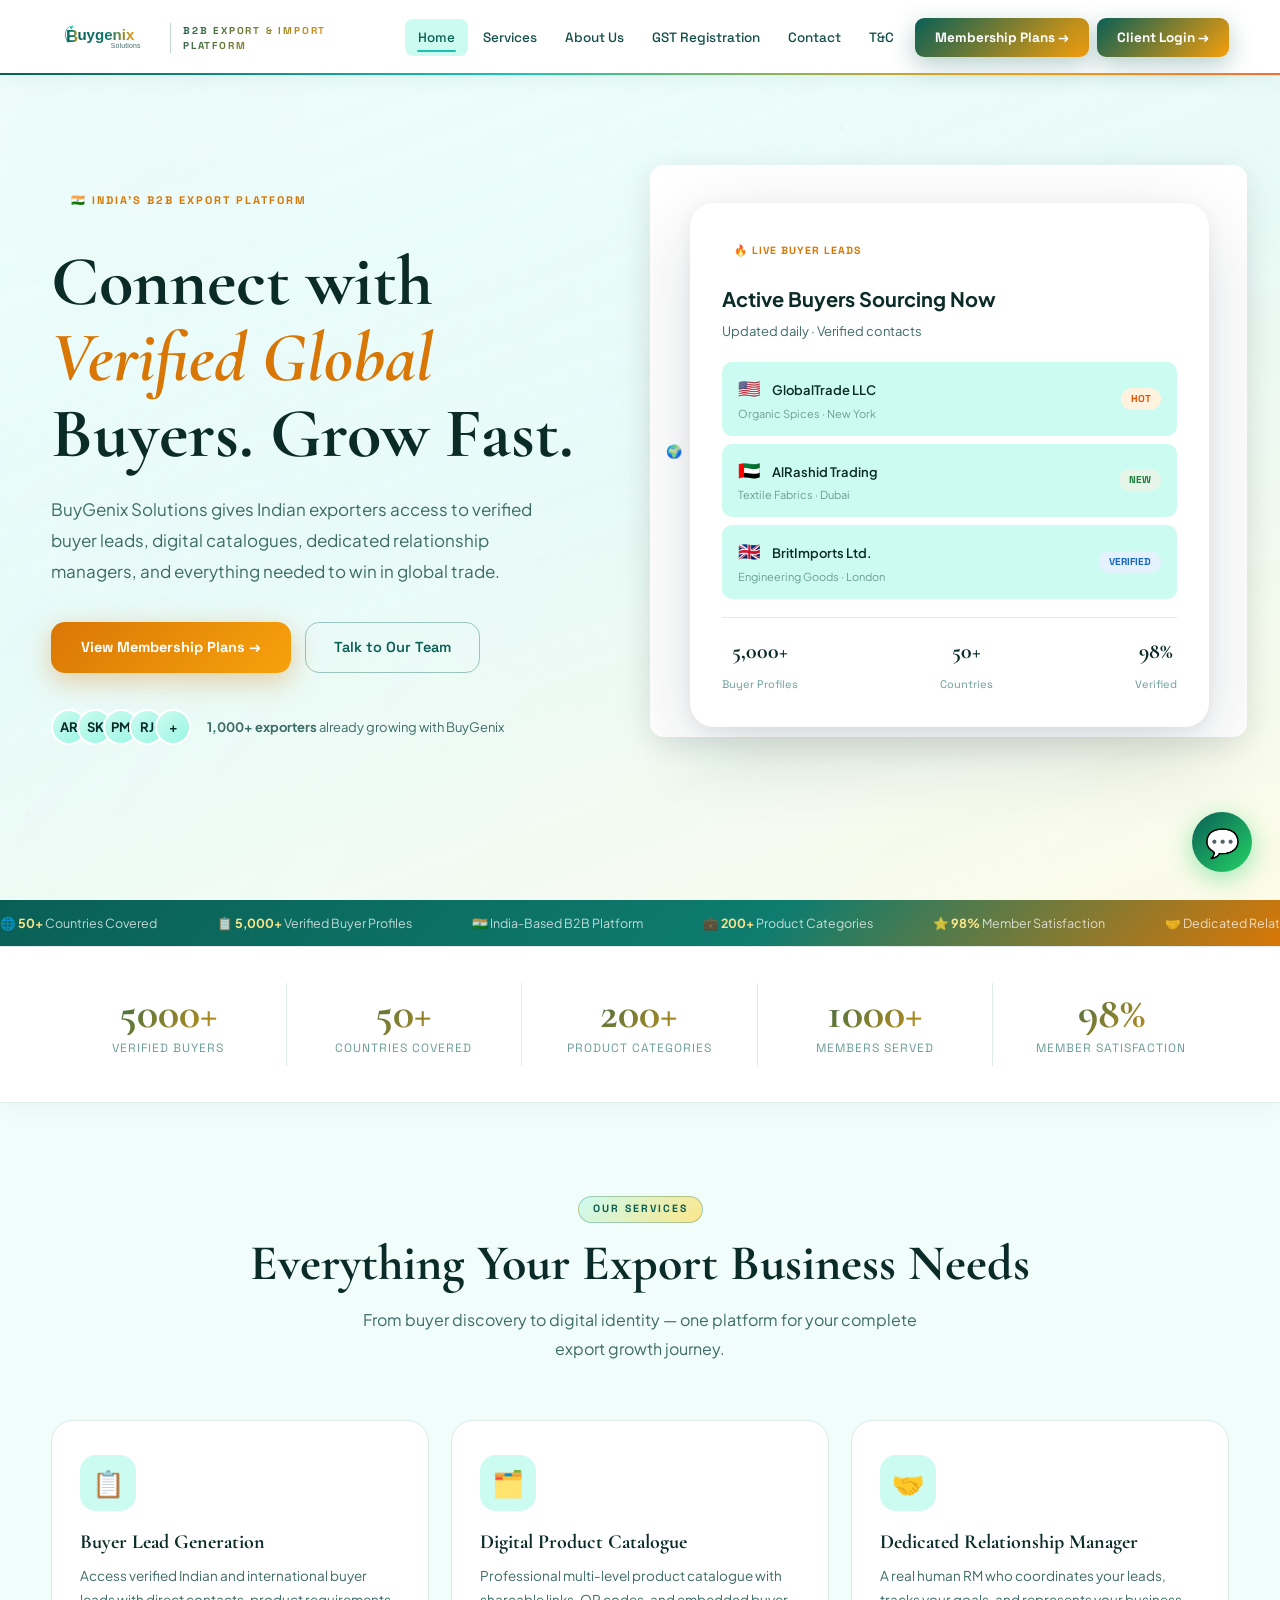
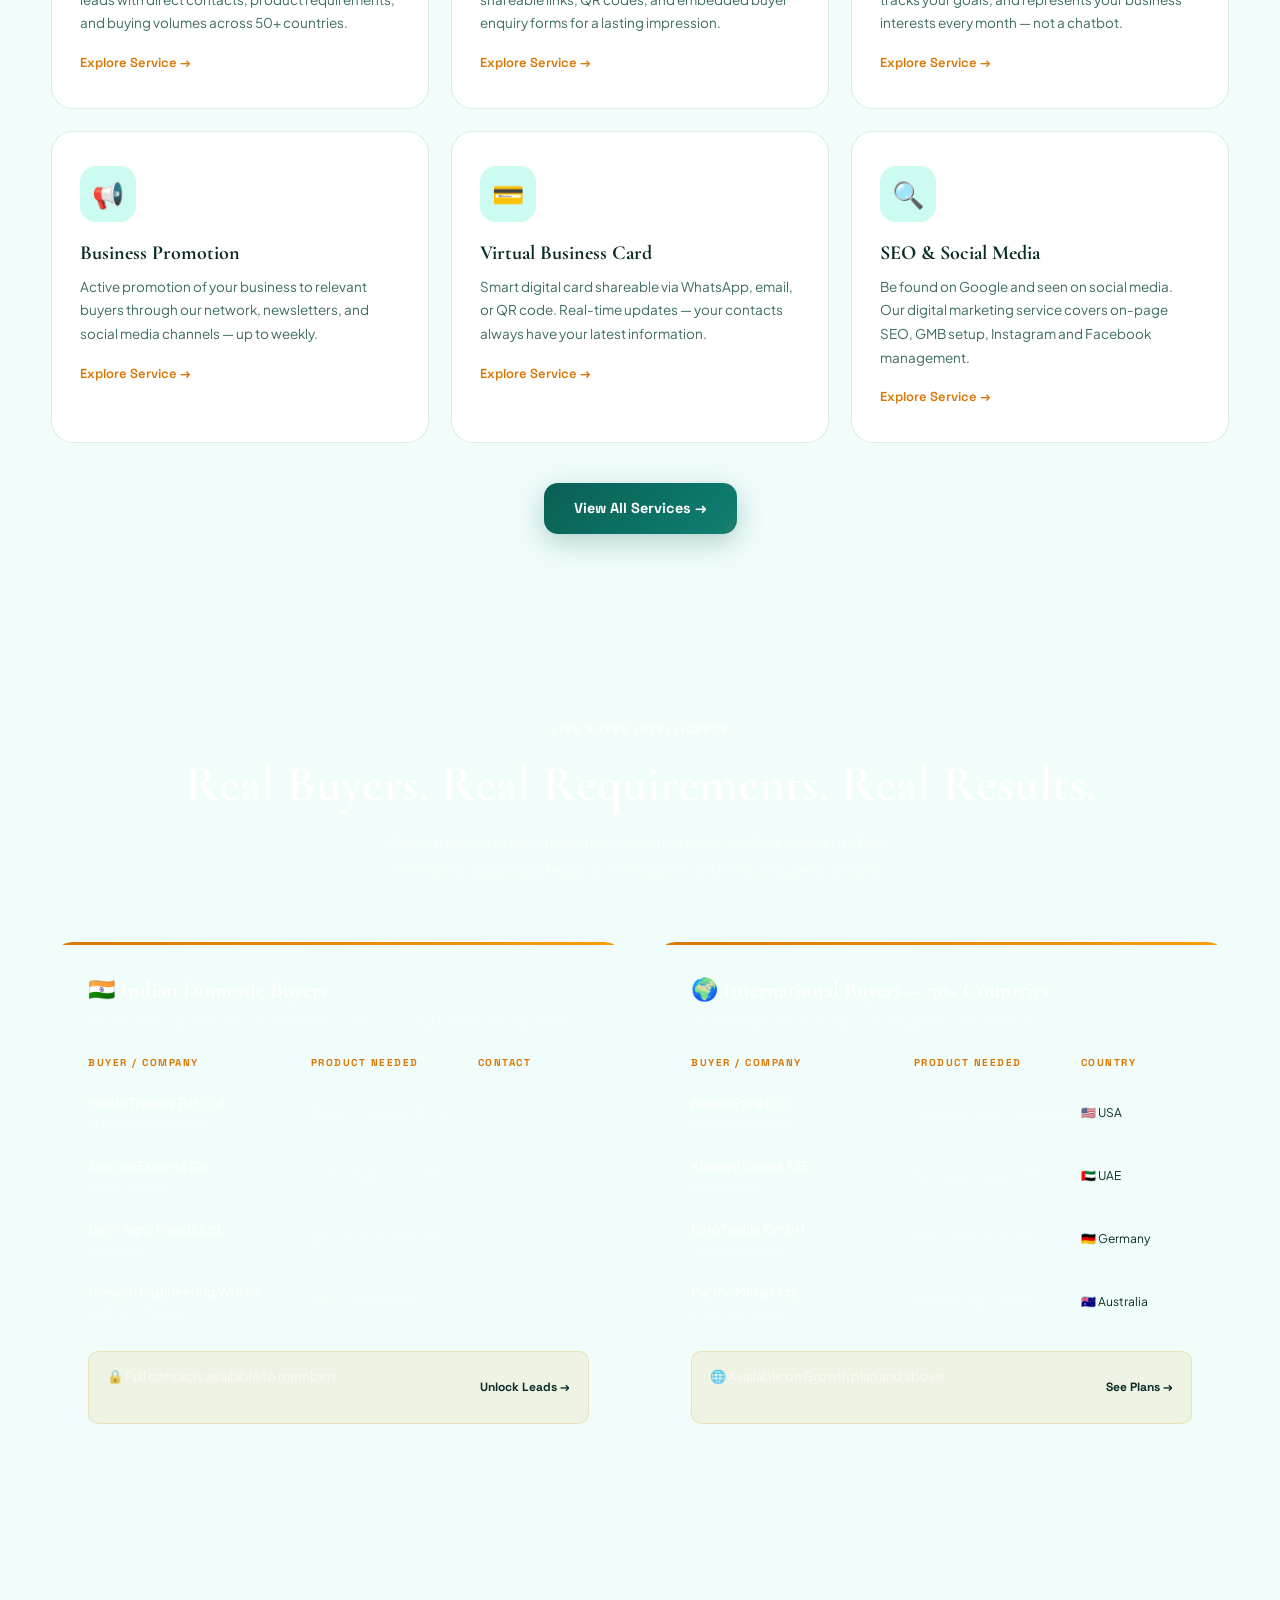
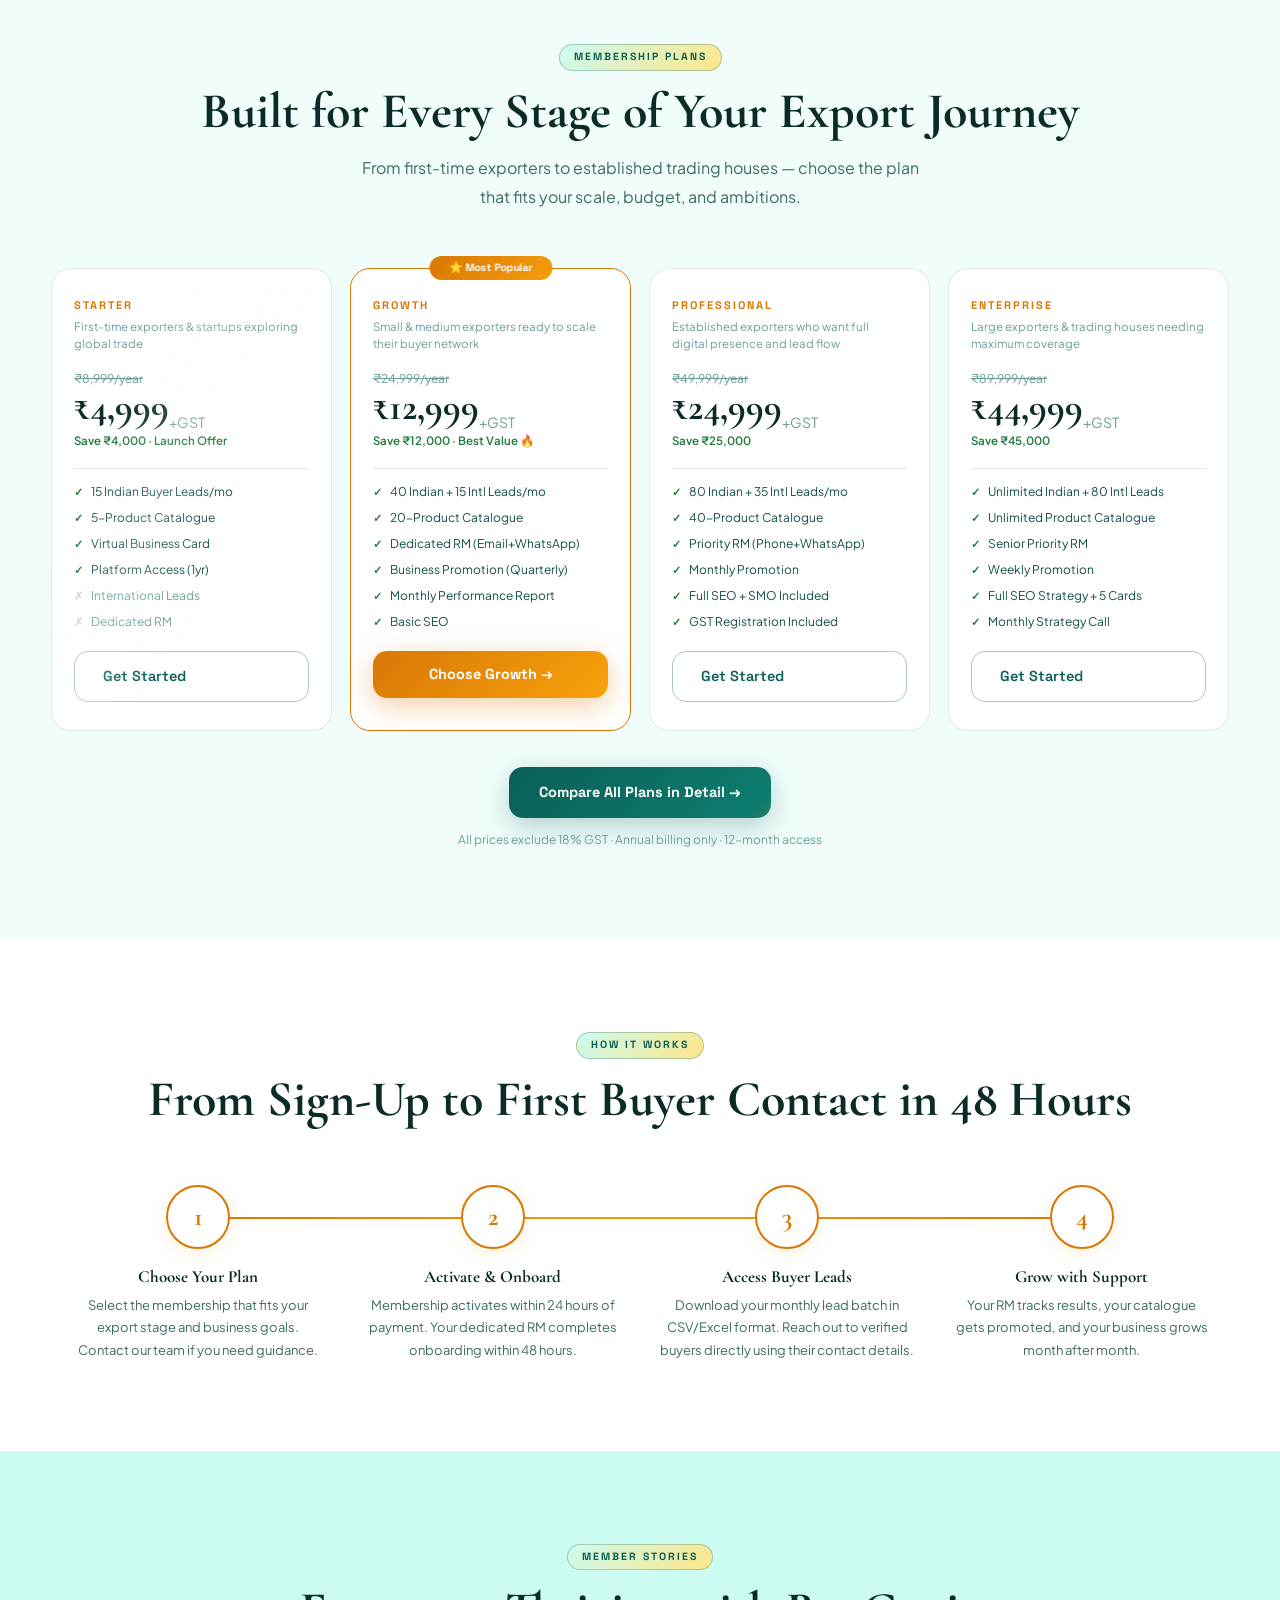
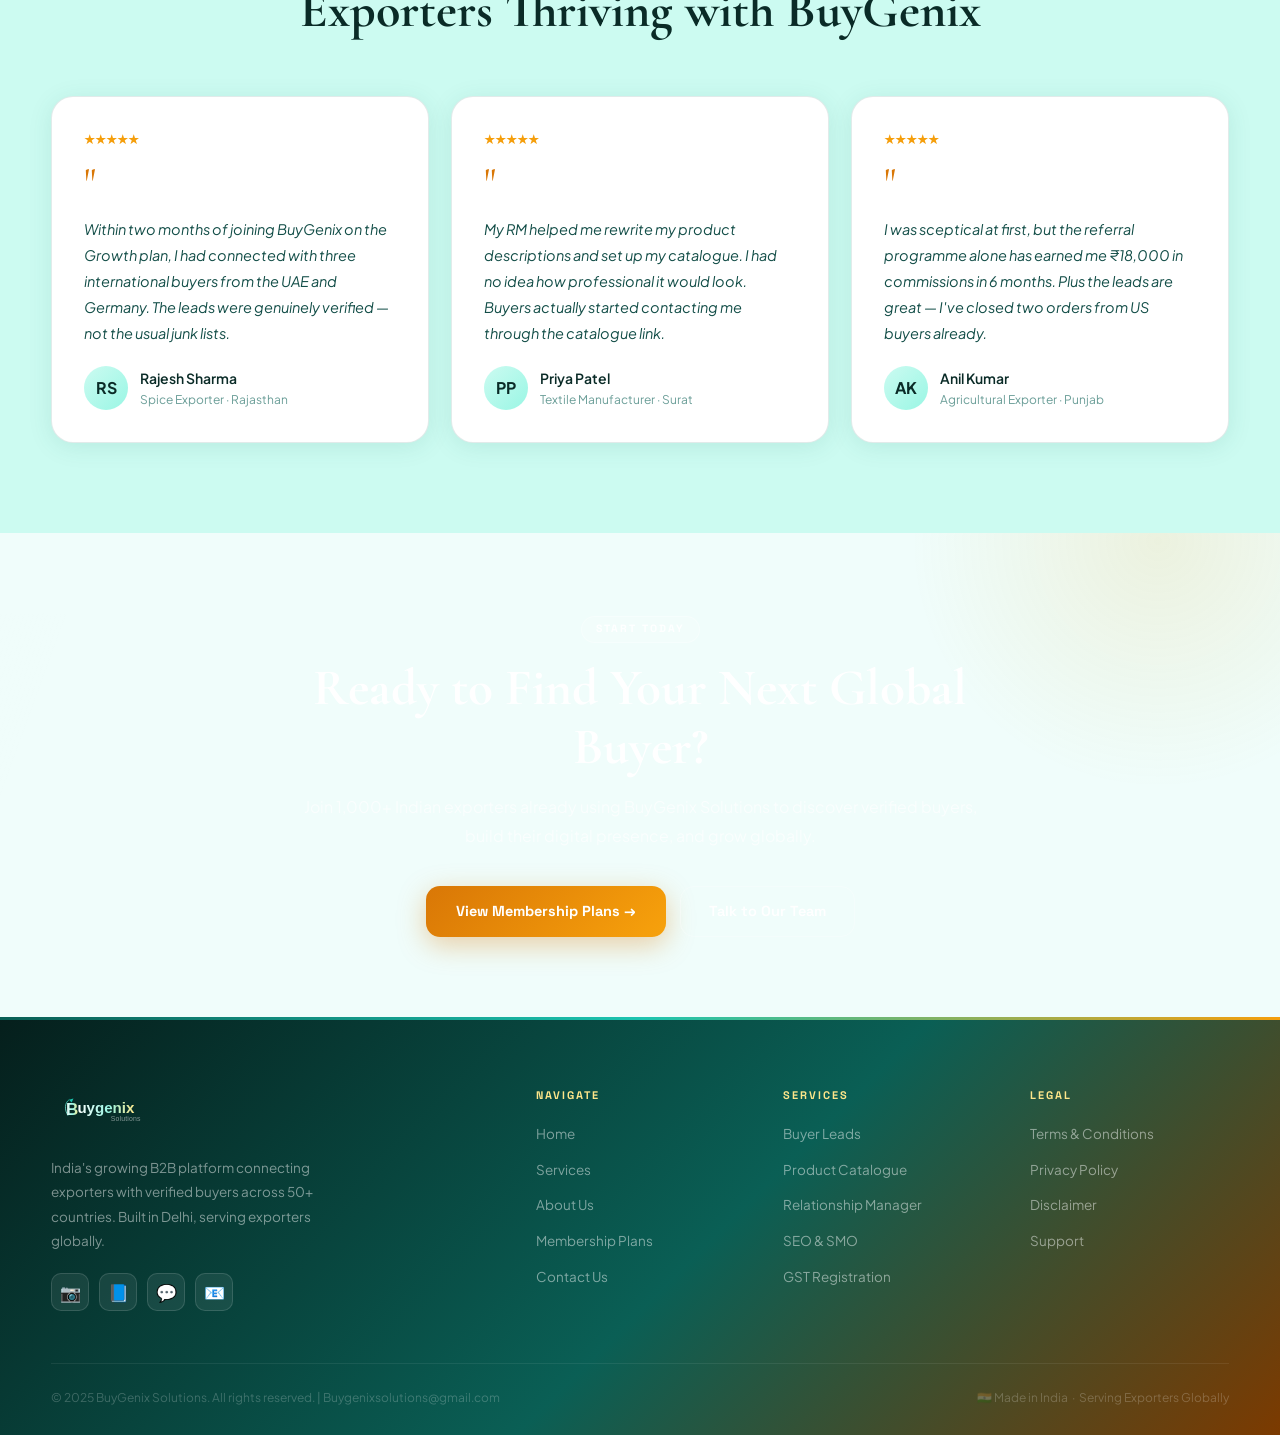
==== commit 9b944ecd: "Add files via upload" ====
--- a/index.html
+++ b/index.html
@@ -512,7 +512,7 @@
     <a href="gst.html">GST Registration</a>
     <a href="contact.html">Contact</a>
     <a href="terms.html">T&amp;C</a>
-    <a href="membership.html" class="nav-cta">Membership Plans →</a><a href="client-portal.html" class="nav-cta" style="background:var(--gold);color:white;margin-left:6px">Client Login →</a>
+    <a href="membership.html" class="nav-cta">Membership Plans →</a><a href="login.html" class="nav-cta" style="background:var(--gold);color:white;margin-left:6px">Client Login →</a>
   </div>
   <div class="nav-burger">
     <span></span><span></span><span></span>
@@ -526,7 +526,7 @@
   <a href="gst.html">GST Registration</a>
   <a href="contact.html">Contact</a>
   <a href="terms.html">T&amp;C</a>
-  <a href="membership.html" class="nav-cta">Membership Plans →</a><a href="client-portal.html" class="nav-cta" style="background:var(--gold);color:white;margin-left:6px">Client Login →</a>
+  <a href="membership.html" class="nav-cta">Membership Plans →</a><a href="login.html" class="nav-cta" style="background:var(--gold);color:white;margin-left:6px">Client Login →</a>
 </div>
 
 <!-- HERO -->
